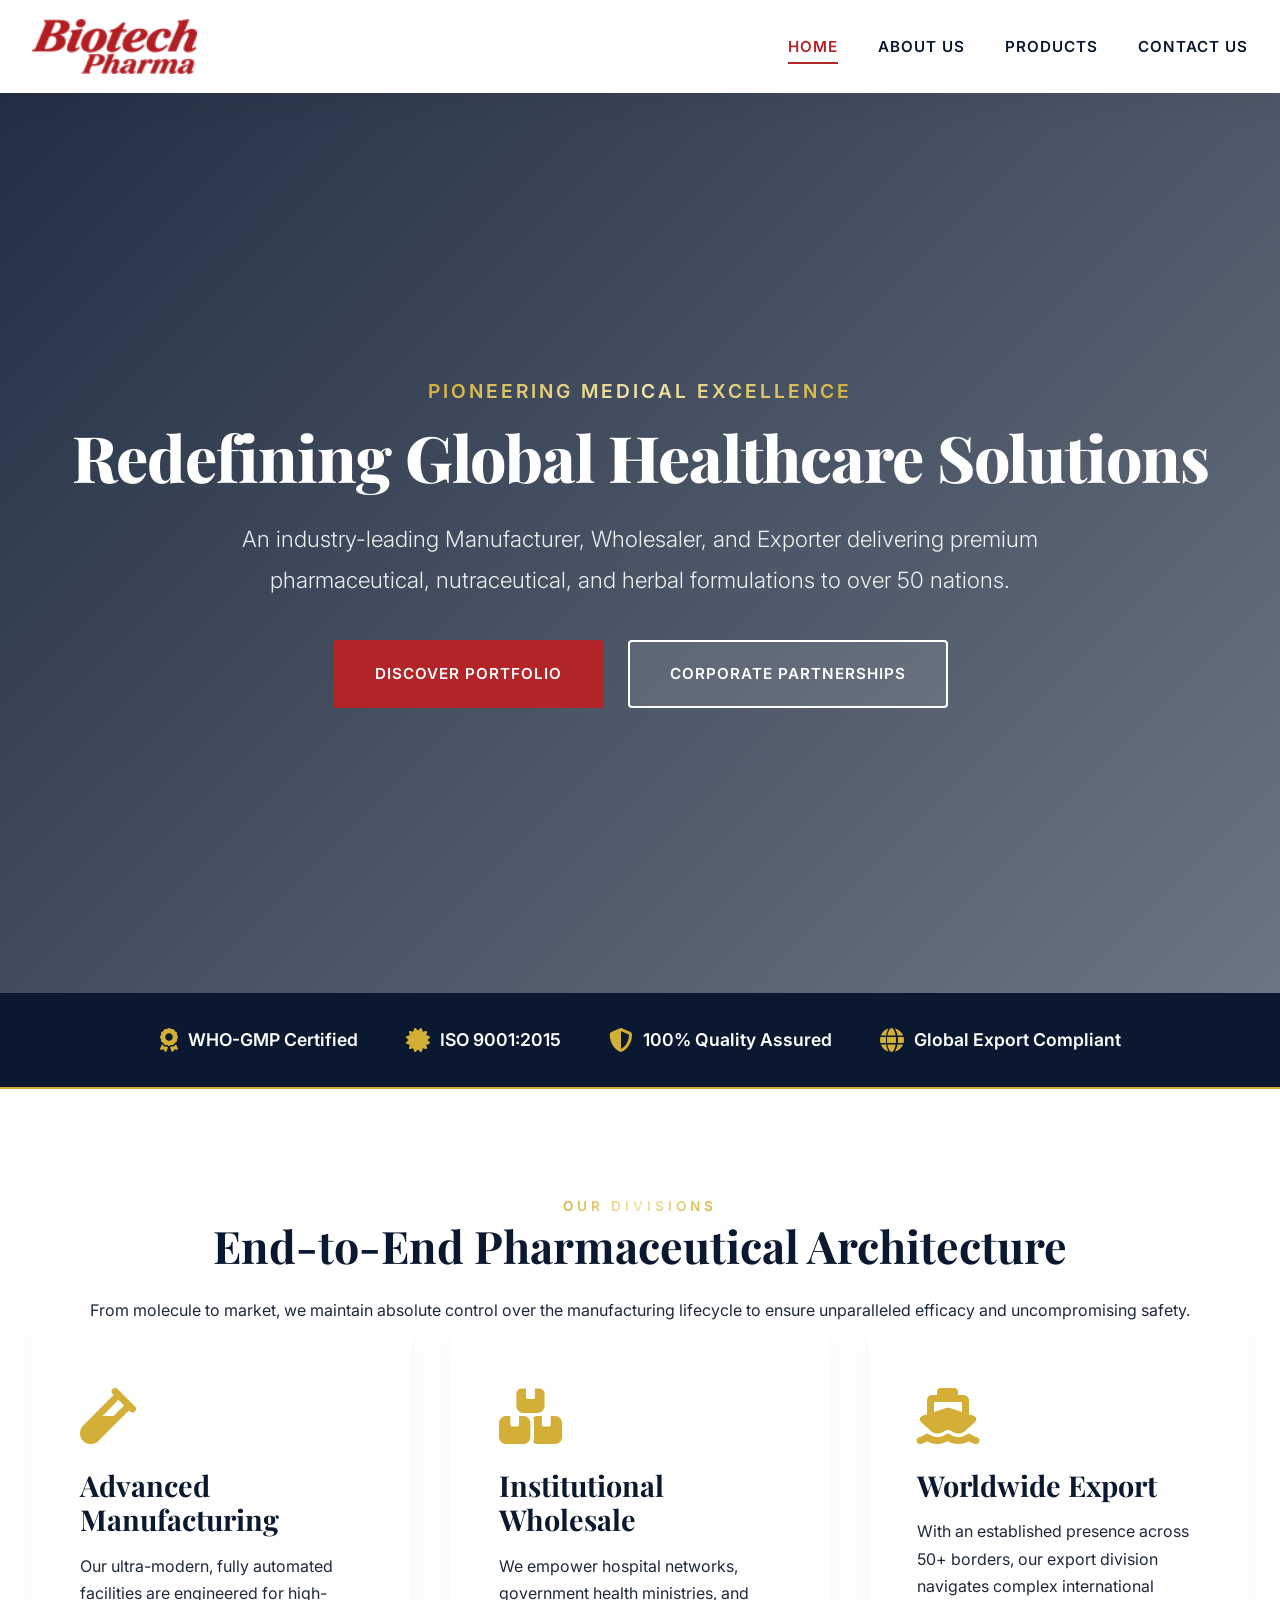
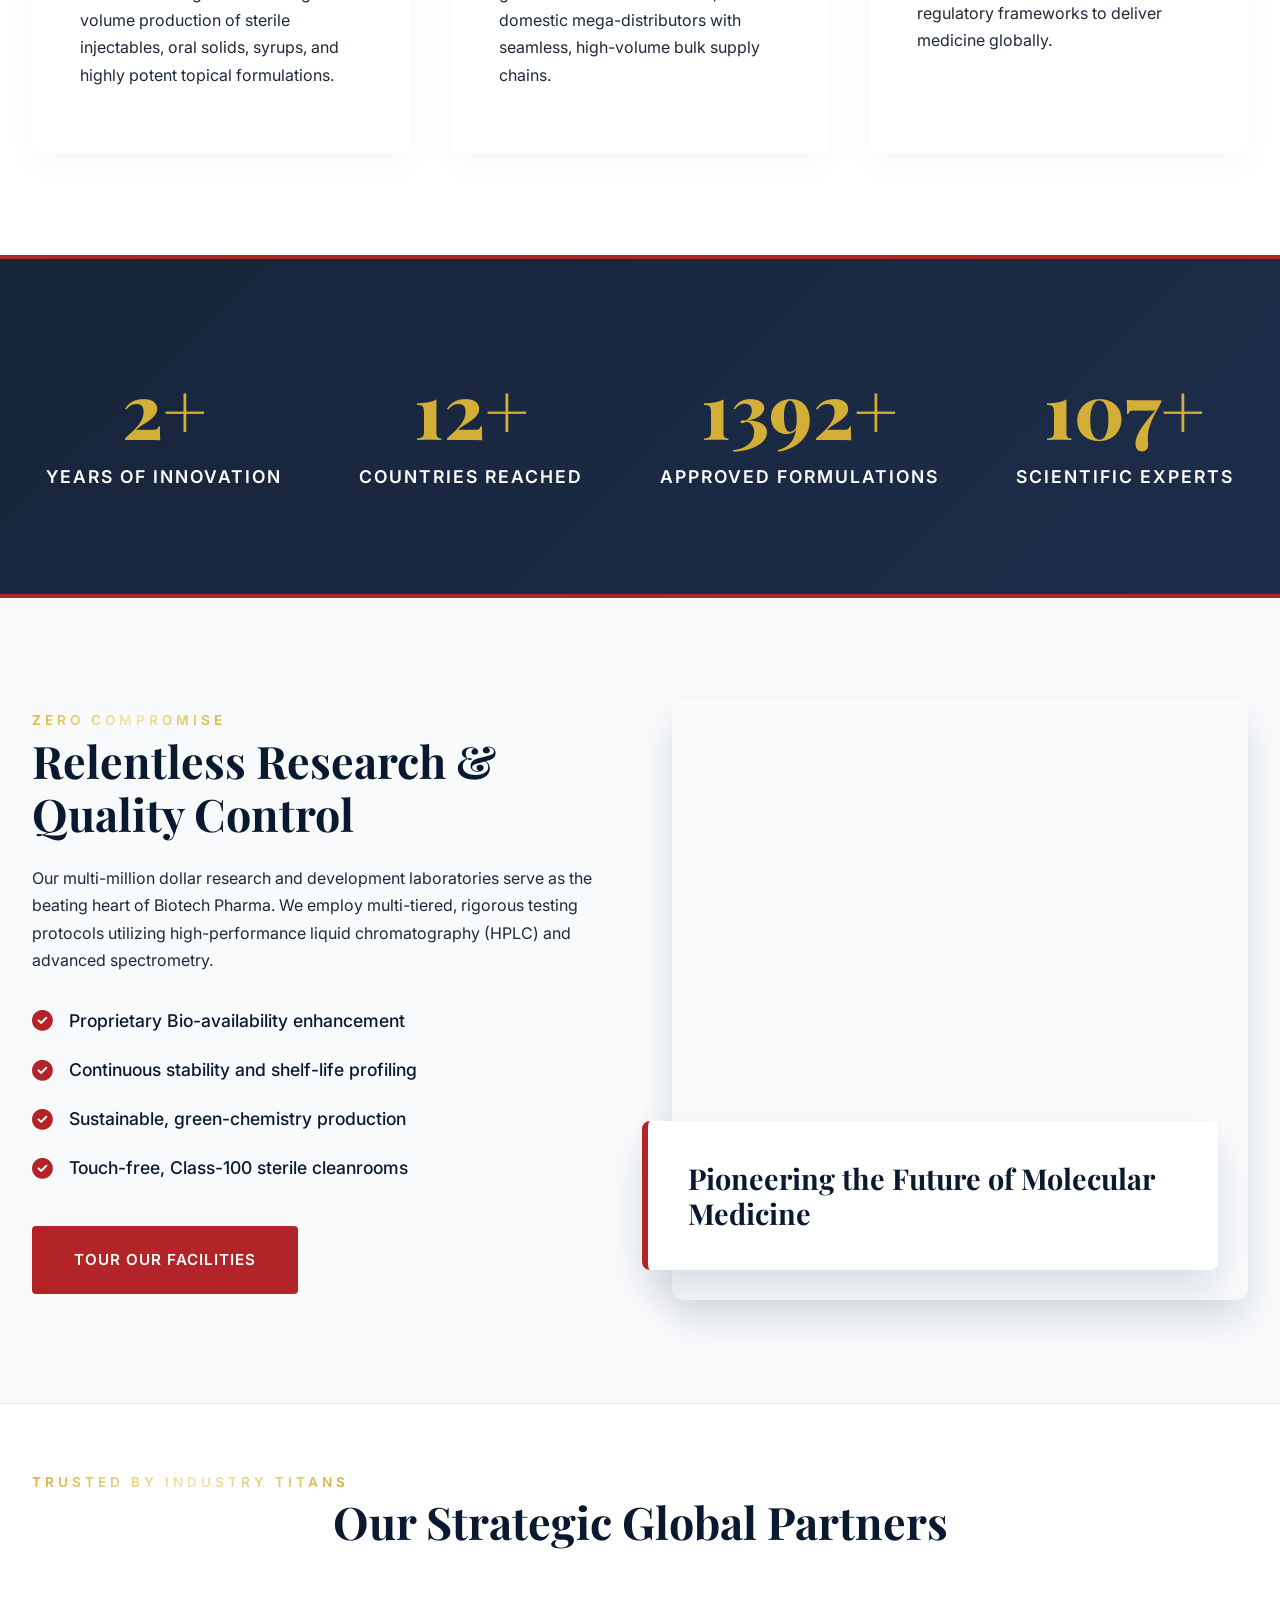
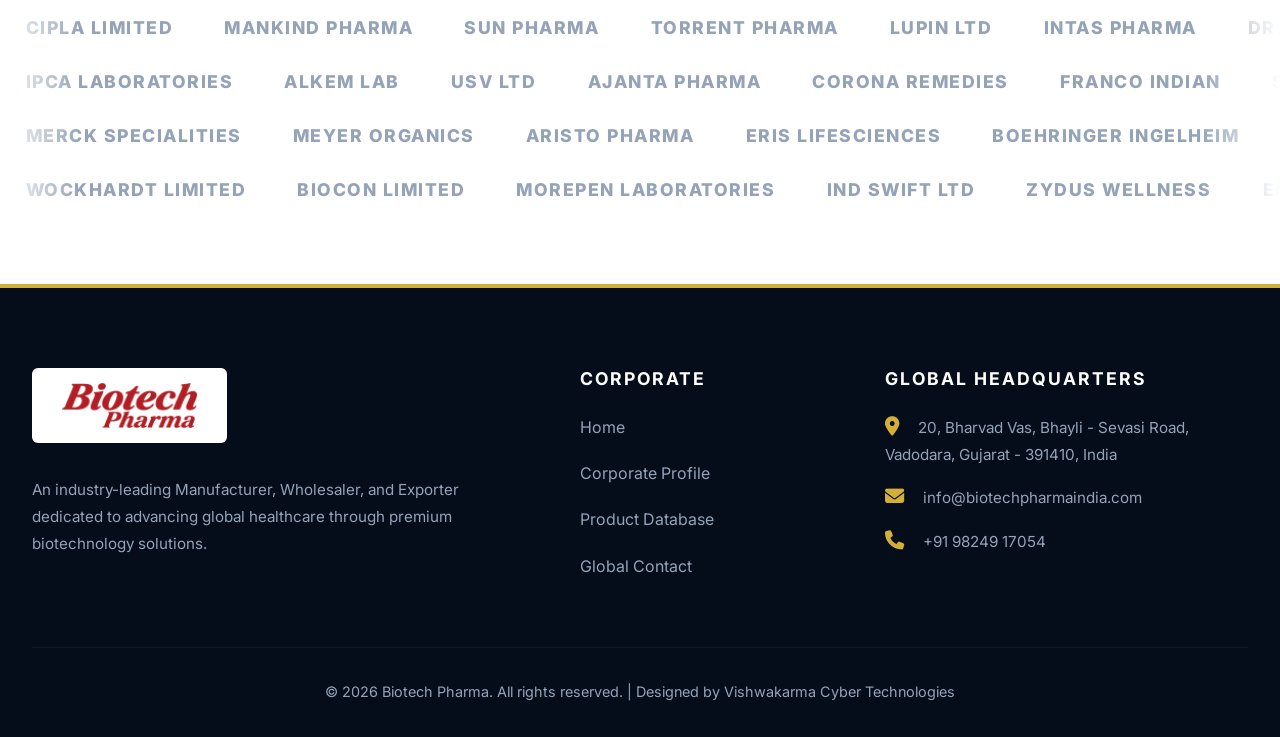
==== index.html @ 739c1b78 "Add files via upload" ====
<!DOCTYPE html>
<html lang="en">
<head>
    <meta charset="UTF-8">
    <meta name="viewport" content="width=device-width, initial-scale=1.0">
    <title>Biotech Pharma | Global Bio-Pharma Leaders</title>
    <link rel="stylesheet" href="style.css">
    <link rel="stylesheet" href="https://cdnjs.cloudflare.com/ajax/libs/font-awesome/6.4.0/css/all.min.css">
</head>
<body>
    <header id="navbar">
        <nav>
            <a href="index.html" class="logo">
                <img src="biotech_logo1.png" alt="Biotech Pharma Logo">
            </a>
            <div class="hamburger" id="mobile-menu-btn">
                <i class="fas fa-bars"></i>
            </div>
            <ul class="nav-links" id="nav-links">
                <li><a href="index.html" class="active">Home</a></li>
                <li><a href="about.html">About Us</a></li>
                <li><a href="products.html">Products</a></li>
                <li><a href="contact.html">Contact Us</a></li>
            </ul>
        </nav>
    </header>
    
    <main>
        <!-- Luxury Hero Section -->
        <section class="hero slide-up">
            <div class="hero-content container text-center">
                <h3 class="sub-title gradient-gold">Pioneering Medical Excellence</h3>
                <h1 class="mega-title">Redefining Global Healthcare Solutions</h1>
                <p class="lead-text">An industry-leading Manufacturer, Wholesaler, and Exporter delivering premium pharmaceutical, nutraceutical, and herbal formulations to over 50 nations.</p>
                <div class="hero-buttons">
                    <a href="products.html" class="btn btn-primary">Discover Portfolio</a>
                    <a href="contact.html" class="btn btn-outline">Corporate Partnerships</a>
                </div>
            </div>
        </section>

        <!-- Certifications Band -->
        <div class="certifications-band">
            <div class="container cert-grid">
                <div class="cert-item"><i class="fas fa-award"></i> WHO-GMP Certified</div>
                <div class="cert-item"><i class="fas fa-certificate"></i> ISO 9001:2015</div>
                <div class="cert-item"><i class="fas fa-shield-alt"></i> 100% Quality Assured</div>
                <div class="cert-item"><i class="fas fa-globe"></i> Global Export Compliant</div>
            </div>
        </div>

        <!-- Enterprise Capabilities -->
        <section class="capabilities section-padding bg-white slide-up">
            <div class="container">
                <div class="text-center section-header">
                    <h4 class="gradient-gold uppercase-track">Our Divisions</h4>
                    <h2 class="section-title">End-to-End Pharmaceutical Architecture</h2>
                    <p class="lead mx-auto">From molecule to market, we maintain absolute control over the manufacturing lifecycle to ensure unparalleled efficacy and uncompromising safety.</p>
                </div>
                <div class="grid-3">
                    <div class="card premium-card">
                        <i class="fas fa-vial card-icon"></i>
                        <h3>Advanced Manufacturing</h3>
                        <p>Our ultra-modern, fully automated facilities are engineered for high-volume production of sterile injectables, oral solids, syrups, and highly potent topical formulations.</p>
                    </div>
                    <div class="card premium-card">
                        <i class="fas fa-boxes-stacked card-icon"></i>
                        <h3>Institutional Wholesale</h3>
                        <p>We empower hospital networks, government health ministries, and domestic mega-distributors with seamless, high-volume bulk supply chains.</p>
                    </div>
                    <div class="card premium-card">
                        <i class="fas fa-ship card-icon"></i>
                        <h3>Worldwide Export</h3>
                        <p>With an established presence across 50+ borders, our export division navigates complex international regulatory frameworks to deliver medicine globally.</p>
                    </div>
                </div>
            </div>
        </section>
        
        <!-- Impact Stats (Parallax & Animated) -->
        <section class="stats-section parallax-section section-padding">
            <div class="container stats-grid">
                <div class="stat-item">
                    <h2 class="stat-number" data-target="8">0+</h2>
                    <p>Years of Innovation</p>
                </div>
                <div class="stat-item">
                    <h2 class="stat-number" data-target="50">0+</h2>
                    <p>Countries Reached</p>
                </div>
                <div class="stat-item">
                    <h2 class="stat-number" data-target="6000">0+</h2>
                    <p>Approved Formulations</p>
                </div>
                <div class="stat-item">
                    <h2 class="stat-number" data-target="460">0+</h2>
                    <p>Scientific Experts</p>
                </div>
            </div>
        </section>

        <!-- R&D and Quality -->
        <section class="quality-assurance section-padding bg-light slide-up">
            <div class="container split-layout">
                <div class="content-left">
                    <h4 class="gradient-gold uppercase-track">Zero Compromise</h4>
                    <h2 class="section-title text-left">Relentless Research & Quality Control</h2>
                    <p>Our multi-million dollar research and development laboratories serve as the beating heart of Biotech Pharma. We employ multi-tiered, rigorous testing protocols utilizing high-performance liquid chromatography (HPLC) and advanced spectrometry.</p>
                    <ul class="feature-list">
                        <li><i class="fas fa-check-circle"></i> Proprietary Bio-availability enhancement</li>
                        <li><i class="fas fa-check-circle"></i> Continuous stability and shelf-life profiling</li>
                        <li><i class="fas fa-check-circle"></i> Sustainable, green-chemistry production</li>
                        <li><i class="fas fa-check-circle"></i> Touch-free, Class-100 sterile cleanrooms</li>
                    </ul>
                    <a href="about.html" class="btn btn-primary mt-3">Tour Our Facilities</a>
                </div>
                <div class="content-right image-placeholder">
                    <div class="glass-overlay">
                        <h3>Pioneering the Future of Molecular Medicine</h3>
                    </div>
                </div>
            </div>
        </section>
        
        <!-- Multi-Row Partner Marquee (Highly visible on mobile) -->
        <section class="associates-section section-padding">
             <div class="container">
                <h4 class="gradient-gold uppercase-track text-center">Trusted By Industry Titans</h4>
                <h2 class="section-title text-center mb-5">Our Strategic Global Partners</h2>
             </div>
             
             <div class="marquee-container">
                <!-- ROW 1: Moves Left -->
                <div class="marquee-row move-left">
                    <div class="track">
                        <span>CIPLA LIMITED</span><span>MANKIND PHARMA</span><span>SUN PHARMA</span><span>TORRENT PHARMA</span><span>LUPIN LTD</span><span>INTAS PHARMA</span><span>DR.REDDY'S</span><span>ABBOTT</span><span>RANBAXY</span><span>MACLEODS</span>
                        <!-- Duplicate for infinite loop -->
                        <span>CIPLA LIMITED</span><span>MANKIND PHARMA</span><span>SUN PHARMA</span><span>TORRENT PHARMA</span><span>LUPIN LTD</span><span>INTAS PHARMA</span><span>DR.REDDY'S</span><span>ABBOTT</span><span>RANBAXY</span><span>MACLEODS</span>
                    </div>
                </div>
                
                <!-- ROW 2: Moves Right -->
                <div class="marquee-row move-right">
                    <div class="track">
                        <span>IPCA LABORATORIES</span><span>ALKEM LAB</span><span>USV LTD</span><span>AJANTA PHARMA</span><span>CORONA REMEDIES</span><span>FRANCO INDIAN</span><span>SANOFI INDIA</span><span>UNIQUE</span><span>FDC LIMITED</span><span>HIMALAYA DRUG</span>
                        <!-- Duplicate for infinite loop -->
                        <span>IPCA LABORATORIES</span><span>ALKEM LAB</span><span>USV LTD</span><span>AJANTA PHARMA</span><span>CORONA REMEDIES</span><span>FRANCO INDIAN</span><span>SANOFI INDIA</span><span>UNIQUE</span><span>FDC LIMITED</span><span>HIMALAYA DRUG</span>
                    </div>
                </div>

                <!-- ROW 3: Moves Left -->
                <div class="marquee-row move-left" style="animation-duration: 45s;">
                    <div class="track">
                        <span>MERCK SPECIALITIES</span><span>MEYER ORGANICS</span><span>ARISTO PHARMA</span><span>ERIS LIFESCIENCES</span><span>BOEHRINGER INGELHEIM</span><span>RAPTAKOS BRETT</span><span>ASTRAZENECA</span><span>BLUECROSS LABS</span><span>APRICA PHARMA</span><span>NOVARTIS INDIA</span>
                        <!-- Duplicate for infinite loop -->
                        <span>MERCK SPECIALITIES</span><span>MEYER ORGANICS</span><span>ARISTO PHARMA</span><span>ERIS LIFESCIENCES</span><span>BOEHRINGER INGELHEIM</span><span>RAPTAKOS BRETT</span><span>ASTRAZENECA</span><span>BLUECROSS LABS</span><span>APRICA PHARMA</span><span>NOVARTIS INDIA</span>
                    </div>
                </div>

                <!-- ROW 4: Moves Right -->
                <div class="marquee-row move-right" style="animation-duration: 50s;">
                    <div class="track">
                        <span>WOCKHARDT LIMITED</span><span>BIOCON LIMITED</span><span>MOREPEN LABORATORIES</span><span>IND SWIFT LTD</span><span>ZYDUS WELLNESS</span><span>EMCURE PHARMA</span><span>HETERO HEALTHCARE</span><span>NATCO PHARMA</span><span>JOHNSON & JOHNSON</span><span>COLGATE PALMOLIVE</span>
                        <!-- Duplicate for infinite loop -->
                        <span>WOCKHARDT LIMITED</span><span>BIOCON LIMITED</span><span>MOREPEN LABORATORIES</span><span>IND SWIFT LTD</span><span>ZYDUS WELLNESS</span><span>EMCURE PHARMA</span><span>HETERO HEALTHCARE</span><span>NATCO PHARMA</span><span>JOHNSON & JOHNSON</span><span>COLGATE PALMOLIVE</span>
                    </div>
                </div>
             </div>
        </section>
    </main>

    <footer class="footer">
        <div class="footer-container">
            <div class="footer-section brand-section">
                <div class="footer-logo-wrapper">
                    <img src="biotech_logo1.png" alt="Biotech Pharma Logo" class="footer-logo-img">
                </div>
                <p>An industry-leading Manufacturer, Wholesaler, and Exporter dedicated to advancing global healthcare through premium biotechnology solutions.</p>
            </div>
            <div class="footer-section links">
                <h4>Corporate</h4>
                <ul>
                    <li><a href="index.html">Home</a></li>
                    <li><a href="about.html">Corporate Profile</a></li>
                    <li><a href="products.html">Product Database</a></li>
                    <li><a href="contact.html">Global Contact</a></li>
                </ul>
            </div>
            <div class="footer-section contact">
                <h4>Global Headquarters</h4>
                <p><i class="fas fa-map-marker-alt"></i> 20, Bharvad Vas, Bhayli - Sevasi Road,<br>Vadodara, Gujarat - 391410, India</p>
                <p><i class="fas fa-envelope"></i> info@biotechpharmaindia.com</p>
                <p><i class="fas fa-phone"></i> +91 98249 17054</p>
            </div>
        </div>
        <div class="footer-bottom">
            <p>&copy; 2026 Biotech Pharma. All rights reserved. | Designed by Vishwakarma Cyber Technologies</p>
        </div>
    </footer>
    
    <script async src='https://d2mpatx37cqexb.cloudfront.net/delightchat-whatsapp-widget/embeds/embed.min.js'></script>
    <script>
        var wa_btnSetting = {"btnColor":"#16BE45","ctaText":"WhatsApp Us","cornerRadius":40,"marginBottom":20,"marginLeft":20,"marginRight":20,"btnPosition":"right","whatsAppNumber":"919824917054","welcomeMessage":"Welcome To Biotech Pharma,\nHow can we assist with your wholesale or export inquiry?","zIndex":999999,"btnColorScheme":"dark"};
        window.onload = () => { _waEmbed(wa_btnSetting); };
    </script>
    <script src="script.js"></script>
</body>
</html>
---- style.css ----
@import url('https://fonts.googleapis.com/css2?family=Inter:wght@300;400;500;600;700&family=Playfair+Display:ital,wght@0,600;0,700;0,800;1,600&display=swap');

:root {
    /* Ultra-Premium Corporate Palette */
    --primary-red: #B32428;
    --primary-red-hover: #8e1c1f;
    --deep-navy: #0A192F;
    --navy-light: #112240;
    --premium-gold: #D4AF37;
    --premium-gold-dark: #aa8929;
    --text-dark: #1e293b;
    --text-light: #64748b;
    --bg-white: #FFFFFF;
    --bg-gray: #f8fafc;
    --border-color: #e2e8f0;
    --transition-speed: 0.4s;
    --shadow-soft: 0 10px 30px rgba(0,0,0,0.04);
    --shadow-strong: 0 20px 40px rgba(10, 25, 47, 0.12);
}

* { margin: 0; padding: 0; box-sizing: border-box; font-family: 'Inter', sans-serif; }

body { background-color: var(--bg-white); color: var(--text-dark); line-height: 1.7; display: flex; flex-direction: column; min-height: 100vh; overflow-x: hidden; }

/* --- LUXURY TYPOGRAPHY --- */
h1, h2, h3, h4, .serif { font-family: 'Playfair Display', serif; color: var(--deep-navy); line-height: 1.2; }
.mega-title { font-size: clamp(2.5rem, 5vw, 5.5rem); font-weight: 800; letter-spacing: -1px; margin-bottom: 1.5rem; }
.section-title { font-size: clamp(2rem, 3.5vw, 3rem); font-weight: 700; margin-bottom: 1.5rem; }
.sub-title { font-family: 'Inter', sans-serif; font-size: clamp(0.9rem, 2vw, 1.2rem); font-weight: 600; letter-spacing: 3px; text-transform: uppercase; margin-bottom: 1rem; }
.lead-text { font-size: clamp(1.1rem, 2vw, 1.4rem); font-weight: 300; opacity: 0.9; margin-bottom: 2.5rem; max-width: 800px; margin-left: auto; margin-right: auto; line-height: 1.8; }
.uppercase-track { font-family: 'Inter', sans-serif; text-transform: uppercase; letter-spacing: 4px; font-size: clamp(0.7rem, 1.5vw, 0.85rem); font-weight: 600; }

.gradient-gold { background: linear-gradient(135deg, #D4AF37 0%, #F3E5AB 50%, #D4AF37 100%); -webkit-background-clip: text; -webkit-text-fill-color: transparent; display: inline-block; }
.icon-gradient { background: linear-gradient(135deg, #D4AF37 0%, #aa8929 100%); -webkit-background-clip: text; -webkit-text-fill-color: transparent; }

/* Helpers */
.text-center { text-align: center; } .text-left { text-align: left; }
.text-white { color: #ffffff !important; } .text-gray { color: #cbd5e1 !important; }
.text-sm { font-size: 0.95rem; color: var(--text-light); }
.mb-1 { margin-bottom: 0.5rem; } .mb-2 { margin-bottom: 1rem; } .mb-3 { margin-bottom: 1.5rem; } .mb-4 { margin-bottom: 2rem; } .mb-5 { margin-bottom: 3rem; }
.mt-3 { margin-top: 1.5rem; } .mt-5 { margin-top: 3rem; }
.w-100 { width: 100%; } .mx-auto { margin-left: auto; margin-right: auto; } .max-800 { max-width: 800px; }

/* --- SUPER RESPONSIVE NAVIGATION --- */
header { background-color: rgba(255, 255, 255, 0.95); backdrop-filter: blur(15px); box-shadow: var(--shadow-soft); position: sticky; top: 0; z-index: 1000; transition: all var(--transition-speed); }
header.scrolled { padding: 0.5rem 0; box-shadow: var(--shadow-strong); }
nav { max-width: 1400px; margin: 0 auto; padding: 1.2rem 2rem; display: flex; justify-content: space-between; align-items: center; }
.logo img { height: clamp(40px, 5vw, 55px); width: auto; display: block; transition: height var(--transition-speed); }
header.scrolled .logo img { height: 45px; }

.hamburger { display: none; font-size: 1.8rem; color: var(--deep-navy); cursor: pointer; z-index: 1001; }

.nav-links { list-style: none; display: flex; gap: 2.5rem; }
.nav-links li a { text-decoration: none; color: var(--deep-navy); font-family: 'Inter', sans-serif; font-weight: 600; font-size: 0.95rem; text-transform: uppercase; letter-spacing: 1px; transition: color var(--transition-speed); position: relative; padding: 0.5rem 0; }
.nav-links li a::after { content: ''; position: absolute; width: 0; height: 2px; bottom: 0; left: 0; background-color: var(--primary-red); transition: width var(--transition-speed); }
.nav-links li a:hover::after, .nav-links li a.active::after { width: 100%; }
.nav-links li a:hover, .nav-links li a.active { color: var(--primary-red); }

@media (max-width: 992px) {
    .hamburger { display: block; }
    .nav-links { position: fixed; top: 0; right: -100%; width: 100%; max-width: 400px; height: 100vh; background-color: rgba(10, 25, 47, 0.98); backdrop-filter: blur(20px); flex-direction: column; justify-content: center; align-items: center; gap: 3rem; transition: right 0.5s cubic-bezier(0.77, 0, 0.175, 1); z-index: 1000; box-shadow: -10px 0 30px rgba(0,0,0,0.5); }
    .nav-links.active-menu { right: 0; }
    .nav-links li a { color: white; font-size: 1.5rem; }
    .hamburger.active-menu i::before { content: "\f00d"; color: white; }
}

/* --- LAYOUTS --- */
.container { max-width: 1300px; margin: 0 auto; padding: 0 2rem; }
.section-padding { padding: clamp(4rem, 8vw, 8rem) 0; }
.grid-2 { display: grid; grid-template-columns: 1fr 1fr; gap: clamp(2rem, 5vw, 4rem); }
.grid-3 { display: grid; grid-template-columns: repeat(auto-fit, minmax(320px, 1fr)); gap: 2.5rem; }
.bg-light { background-color: var(--bg-gray); } .bg-white { background-color: var(--bg-white); }
.dark-bg { background-color: var(--deep-navy); color: white; } .red-bg { background-color: var(--primary-red); color: white; }

/* --- BUTTONS --- */
.btn { display: inline-block; padding: 1.2rem 2.5rem; border-radius: 4px; text-decoration: none; font-family: 'Inter', sans-serif; font-weight: 600; letter-spacing: 1px; text-transform: uppercase; font-size: 0.95rem; border: 2px solid transparent; cursor: pointer; transition: all var(--transition-speed); text-align: center; }
.btn-primary { background-color: var(--primary-red); color: white; }
.btn-primary:hover { background-color: var(--primary-red-hover); transform: translateY(-3px); box-shadow: 0 15px 25px rgba(179, 36, 40, 0.3); }
.btn-outline { background-color: rgba(255,255,255,0.1); border-color: white; color: white; backdrop-filter: blur(5px); }
.btn-outline:hover { background-color: white; color: var(--deep-navy); transform: translateY(-3px); }
.btn-outline-white { background-color: transparent; border-color: var(--bg-white); color: var(--bg-white); }
.btn-outline-white:hover { background-color: var(--bg-white); color: var(--primary-red); }

/* --- HERO & PARALLAX --- */
.hero, .page-header { position: relative; background-attachment: fixed; background-size: cover; background-position: center; background-repeat: no-repeat; color: white; display: flex; align-items: center; justify-content: center; }

/* LIVE IMAGES RESTORED HERE */
.hero { height: 100vh; min-height: 600px; background-image: linear-gradient(135deg, rgba(10, 25, 47, 0.9) 0%, rgba(10, 25, 47, 0.6) 100%), url('https://images.unsplash.com/photo-1532187863486-abf9dbad1b69?ixlib=rb-4.0.3&auto=format&fit=crop&w=1920&q=80'); }
.page-header { background-color: var(--deep-navy); padding: 10rem 2rem; min-height: 450px; background-image: linear-gradient(rgba(10, 25, 47, 0.85), rgba(10, 25, 47, 0.85)), url('https://images.unsplash.com/photo-1587854692152-cbe668df9731?ixlib=rb-4.0.3&auto=format&fit=crop&w=1920&q=80'); }

.hero h1, .page-header h1 { color: white; }
.hero-buttons { display: flex; gap: 1.5rem; justify-content: center; margin-top: 2rem; flex-wrap: wrap; }

/* --- CERTIFICATIONS BAND --- */
.certifications-band { background-color: var(--deep-navy); padding: 2rem 0; border-bottom: 2px solid var(--premium-gold); }
.cert-grid { display: flex; justify-content: center; align-items: center; flex-wrap: wrap; gap: 3rem; text-align: center; }
.cert-item { color: white; font-family: 'Inter', sans-serif; font-weight: 600; font-size: clamp(0.9rem, 1.5vw, 1.1rem); display: flex; align-items: center; gap: 10px; }
.cert-item i { color: var(--premium-gold); font-size: 1.5rem; }

/* --- CARDS & FEATURES --- */
.premium-shadow { box-shadow: var(--shadow-strong); }
.premium-card { background: var(--bg-white); padding: clamp(2rem, 5vw, 4rem) clamp(1.5rem, 4vw, 3rem); border-radius: 8px; box-shadow: var(--shadow-soft); transition: transform var(--transition-speed), box-shadow var(--transition-speed); position: relative; overflow: hidden; z-index: 1; }
.premium-card::before { content: ''; position: absolute; top: 0; left: 0; width: 100%; height: 4px; background: linear-gradient(to right, var(--primary-red), var(--premium-gold)); transform: scaleX(0); transform-origin: left; transition: transform 0.6s cubic-bezier(0.19, 1, 0.22, 1); z-index: -1; }
.premium-card:hover::before { transform: scaleX(1); }
.premium-card:hover { transform: translateY(-10px); box-shadow: var(--shadow-strong); }
.card-icon { font-size: 3.5rem; color: var(--premium-gold); margin-bottom: 1.5rem; display: inline-block;}
.premium-card h3 { margin-bottom: 1rem; font-size: clamp(1.5rem, 3vw, 1.8rem); }

.mission-vision-card { padding: clamp(2.5rem, 6vw, 5rem) clamp(1.5rem, 5vw, 4rem); border-radius: 12px; }
.mission-vision-card h2 { font-size: clamp(1.8rem, 4vw, 2.5rem); }
.mission-vision-card p { font-size: clamp(0.95rem, 2vw, 1.05rem); line-height: 1.6; }

/* --- TIMELINE --- */
.timeline { position: relative; max-width: 1000px; margin: 4rem auto 0; padding-left: 2rem; }
.timeline::before { content: ''; position: absolute; left: 0; top: 0; width: 4px; height: 100%; background: var(--border-color); border-radius: 2px; }
.timeline-item { position: relative; margin-bottom: 3rem; padding-left: 3rem; }
.timeline-item::before { content: ''; position: absolute; left: -8px; top: 5px; width: 20px; height: 20px; background: var(--premium-gold); border-radius: 50%; box-shadow: 0 0 0 5px rgba(212, 175, 55, 0.2); }
.timeline-year { font-family: 'Playfair Display', serif; font-size: 2rem; font-weight: 700; color: var(--deep-navy); margin-bottom: 0.5rem; }
.timeline-content h3 { font-family: 'Inter', sans-serif; font-size: 1.2rem; color: var(--primary-red); margin-bottom: 0.5rem; }

/* --- STATS SECTION --- */
/* LIVE IMAGE RESTORED HERE */
.stats-section { background: linear-gradient(135deg, rgba(10, 25, 47, 0.95), rgba(17, 34, 64, 0.95)), url('https://images.unsplash.com/photo-1581091226825-a6a2a5aee158?ixlib=rb-4.0.3&auto=format&fit=crop&w=1920&q=80') center/cover fixed; color: white; border-top: 4px solid var(--primary-red); border-bottom: 4px solid var(--primary-red); }
.stats-grid { display: flex; justify-content: space-around; flex-wrap: wrap; text-align: center; gap: 3rem; }
.stat-item h2 { font-size: clamp(3rem, 6vw, 5rem); color: var(--premium-gold); margin-bottom: 0.5rem; font-weight: 800; display: inline-block;}
.stat-item p { font-family: 'Inter', sans-serif; font-size: 1.1rem; font-weight: 600; text-transform: uppercase; letter-spacing: 2px; }

/* --- SPLIT LAYOUT --- */
.split-layout { display: grid; grid-template-columns: 1fr 1fr; gap: 4rem; align-items: center; }
.feature-list { list-style: none; margin-top: 2rem; }
.feature-list li { margin-bottom: 1.2rem; font-family: 'Inter', sans-serif; font-size: 1.1rem; font-weight: 500; color: var(--deep-navy); display: flex; align-items: center; }
.feature-list i { color: var(--primary-red); font-size: 1.3rem; margin-right: 1rem; }

/* LIVE IMAGE RESTORED HERE */
.image-placeholder { height: 600px; background: url('https://images.unsplash.com/photo-1579684385127-1ef15d508118?ixlib=rb-4.0.3&auto=format&fit=crop&w=800&q=80') center/cover; border-radius: 12px; position: relative; box-shadow: var(--shadow-strong); }
.glass-overlay { position: absolute; bottom: 30px; left: -30px; right: 30px; background: rgba(255, 255, 255, 0.95); backdrop-filter: blur(15px); padding: 2.5rem; border-radius: 8px; border-left: 6px solid var(--primary-red); box-shadow: var(--shadow-strong); }
.glass-overlay h3 { font-size: clamp(1.5rem, 3vw, 1.8rem); margin: 0;}

/* --- MULTI-ROW MARQUEE --- */
.associates-section { background: var(--bg-white); border-top: 1px solid var(--border-color); overflow: hidden; padding: 4rem 0; }
.marquee-container { position: relative; width: 100%; display: flex; flex-direction: column; gap: clamp(0.8rem, 2vw, 1.5rem); padding: 1rem 0;}
.marquee-container::before, .marquee-container::after { position: absolute; top: 0; width: 80px; height: 100%; content: ""; z-index: 2; pointer-events: none;}
.marquee-container::before { left: 0; background: linear-gradient(to right, var(--bg-white) 0%, transparent 100%); }
.marquee-container::after { right: 0; background: linear-gradient(to left, var(--bg-white) 0%, transparent 100%); }
.marquee-row { display: flex; width: max-content; }
.track { display: flex; gap: 0; white-space: nowrap; }
.marquee-row.move-left .track { animation: scrollLeft 40s linear infinite; }
.marquee-row.move-right .track { animation: scrollRight 40s linear infinite; }
.marquee-row span { font-family: 'Inter', sans-serif; font-size: clamp(0.75rem, 1.5vw, 1.1rem); font-weight: 800; color: #94a3b8; padding: 0 clamp(1rem, 2vw, 3rem); text-transform: uppercase; letter-spacing: 1.5px; display: inline-block; }
@keyframes scrollLeft { 0% { transform: translateX(0); } 100% { transform: translateX(-50%); } }
@keyframes scrollRight { 0% { transform: translateX(-50%); } 100% { transform: translateX(0); } }

/* --- TEAM GRID --- */
.team-grid { display: grid; grid-template-columns: repeat(auto-fit, minmax(280px, 1fr)); gap: 3rem; }
.team-card { background: var(--bg-white); padding: 4rem 2rem; border-radius: 8px; border: 1px solid var(--border-color); text-align: center; transition: transform var(--transition-speed); }
.team-card:hover { transform: translateY(-10px); box-shadow: var(--shadow-strong); border-color: transparent; }
.team-avatar { width: 100px; height: 100px; background: var(--bg-gray); border-radius: 50%; display: flex; align-items: center; justify-content: center; margin: 0 auto 1.5rem auto; font-size: 2.5rem; color: var(--primary-red); border: 3px solid var(--border-color); }
.team-card h3 { color: var(--deep-navy); margin-bottom: 0.2rem; font-size: 1.8rem;}
.team-card .role { font-family: 'Inter', sans-serif; color: var(--premium-gold-dark); font-weight: 700; margin-bottom: 1.5rem; text-transform: uppercase; font-size: 0.85rem; letter-spacing: 1.5px;}

/* --- PRODUCTS PORTAL --- */
.wholesale-banner { background: linear-gradient(135deg, var(--deep-navy), var(--navy-light)); color: white; padding: clamp(2rem, 4vw, 3rem) clamp(2rem, 5vw, 4rem); border-radius: 12px; display: flex; justify-content: space-between; align-items: center; border-left: 6px solid var(--premium-gold); }
.wholesale-banner h3 { color: white; font-family: 'Inter', sans-serif; margin-bottom: 0.5rem; text-transform: uppercase; letter-spacing: 1px; font-size: clamp(1.1rem, 2vw, 1.5rem);}
.wholesale-banner p { font-family: 'Inter', sans-serif; font-size: clamp(0.95rem, 1.5vw, 1.1rem); opacity: 0.9; margin: 0; }
.products-layout { display: grid; grid-template-columns: 280px 1fr; gap: 3rem; align-items: start;}
.products-sidebar { background: var(--bg-white); padding: 2rem; border-radius: 12px; border: 1px solid var(--border-color); align-self: start; position: sticky; top: 120px; }
.products-sidebar h3 { font-family: 'Inter', sans-serif; margin-bottom: 1.5rem; color: var(--deep-navy); padding-bottom: 1rem; border-bottom: 2px solid var(--border-color); text-transform: uppercase; letter-spacing: 1px; font-size: 1.1rem;}
.cat-list { list-style: none; }
.cat-list li { margin-bottom: 0.5rem; }
.cat-list a { text-decoration: none; color: var(--text-light); font-weight: 500; font-family: 'Inter', sans-serif; display: flex; align-items: center; gap: 10px; padding: 1rem; border-radius: 6px; transition: all 0.2s; }
.cat-list a:hover, .cat-list a.active { background-color: var(--deep-navy); color: white; transform: translateX(5px); }
.cat-list a i { color: var(--premium-gold); width: 20px;}
.search-bar { position: relative; margin-bottom: 2.5rem; width: 100%;}
.search-icon { position: absolute; left: 1.5rem; top: 50%; transform: translateY(-50%); color: var(--text-light); font-size: 1.2rem;}
.search-bar input { width: 100%; padding: 1.2rem 1.2rem 1.2rem 4rem; border: 2px solid var(--border-color); box-shadow: var(--shadow-soft); border-radius: 12px; font-size: 1rem; font-family: 'Inter', sans-serif; transition: border-color 0.3s; }
.search-bar input:focus { outline: none; border-color: var(--primary-red); }

/* GLOBAL TABLE STYLES */
.products-content { width: 100%; overflow: hidden; }
.table-responsive { width: 100%; overflow-x: auto; border-radius: 12px; border: 1px solid var(--border-color); background: var(--bg-white); box-shadow: var(--shadow-strong); }
.products-table { width: 100%; border-collapse: collapse; min-width: 800px; }
.products-table th, .products-table td { padding: 1.5rem 2rem; text-align: left; border-bottom: 1px solid var(--border-color); font-family: 'Inter', sans-serif;}
.products-table th { background-color: var(--deep-navy); color: white; font-weight: 600; text-transform: uppercase; letter-spacing: 1px; font-size: 0.95rem; }
.products-table tr:last-child td { border-bottom: none; }
.products-table tr:nth-child(even) { background-color: #f8fafc; }
.products-table tr:hover { background-color: #f1f5f9; }

/* --- CONTACT PAGE --- */
.contact-grid { display: grid; grid-template-columns: 1fr 1.5fr; gap: clamp(2rem, 4vw, 4rem); }
.contact-info { padding: clamp(2.5rem, 5vw, 4rem); border-radius: 12px; }
.contact-info h2 { font-size: clamp(2rem, 4vw, 3rem); }
.contact-detail-row { display: flex; gap: 1.5rem; margin-bottom: 2.5rem; }
.contact-detail-row i { font-size: 1.8rem; color: var(--premium-gold); margin-top: 5px; }
.contact-detail-row p { font-family: 'Inter', sans-serif; font-size: 1.1rem; }
.hover-gold:hover { color: var(--premium-gold) !important; }

.form-card { background: var(--bg-white); padding: clamp(2.5rem, 5vw, 4rem); border-radius: 12px; border: 1px solid var(--border-color); }
.form-card h3 { font-size: clamp(1.8rem, 4vw, 2.5rem); }
.input-group { margin-bottom: 1.5rem; }
.input-group input, .input-group textarea, .input-group select { width: 100%; padding: 1.2rem 1.5rem; border: 1px solid var(--border-color); font-family: 'Inter', sans-serif; border-radius: 6px; font-size: 1rem; background-color: var(--bg-gray); transition: all 0.3s; }
.input-group input:focus, .input-group textarea:focus, .input-group select:focus { outline: none; border-color: var(--deep-navy); background-color: var(--bg-white); box-shadow: 0 0 0 4px rgba(10, 25, 47, 0.1); }
.input-group textarea { resize: vertical; min-height: 200px; }
.map-container { border-radius: 12px; overflow: hidden; }

/* --- PREMIUM FOOTER --- */
.footer { background-color: #050d1a; color: #94a3b8; padding: 5rem 2rem 2rem 2rem; margin-top: auto; border-top: 4px solid var(--premium-gold);}
.footer-container { max-width: 1400px; margin: 0 auto; display: grid; grid-template-columns: 2fr 1fr 1.5fr; gap: 4rem; margin-bottom: 3rem; }
.footer-section h4 { font-family: 'Inter', sans-serif; color: white; margin-bottom: 1.5rem; font-size: 1.1rem; letter-spacing: 2px; text-transform: uppercase; }
.footer-section p { font-family: 'Inter', sans-serif; font-size: 0.95rem; line-height: 1.8; margin-bottom: 1rem; }
.footer-section a { font-family: 'Inter', sans-serif; color: #94a3b8; text-decoration: none; transition: color 0.3s; }
.footer-section a:hover { color: var(--premium-gold); }
.footer-logo-wrapper { background: white; padding: 15px 30px; border-radius: 6px; display: inline-block; margin-bottom: 1.5rem; }
.footer-logo-img { height: 45px; width: auto; display: block; }
.footer-section ul { list-style: none; }
.footer-section ul li { margin-bottom: 1.2rem; }
.contact i { margin-right: 15px; color: var(--premium-gold); font-size: 1.2rem; }
.footer-bottom { text-align: center; padding-top: 2rem; border-top: 1px solid rgba(255,255,255,0.05); font-family: 'Inter', sans-serif; font-size: 0.9rem; }

/* --- ANIMATIONS --- */
.slide-up { opacity: 0; transform: translateY(40px); transition: opacity 0.8s cubic-bezier(0.16, 1, 0.3, 1), transform 0.8s cubic-bezier(0.16, 1, 0.3, 1); }
.slide-up.visible { opacity: 1; transform: translateY(0); }

/* =========================================================================
   RESPONSIVE GRID STACKING & MOBILE FIXES
   ========================================================================= */

@media (max-width: 1100px) {
    .split-layout, .grid-2 { grid-template-columns: 1fr !important; gap: 3rem; } 
    .image-placeholder { height: 400px; margin-top: 2rem;}
    .glass-overlay { left: 20px; bottom: 20px; }
}

@media (max-width: 992px) {
    .hero, .page-header, .stats-section { background-attachment: scroll !important; }
    .grid-3, .contact-grid, .footer-container, .products-layout { 
        grid-template-columns: 1fr !important; 
        gap: 2rem !important; 
    }
    .products-sidebar { position: static; margin-bottom: 1rem; }
    .hero { padding: 8rem 2rem; height: auto; min-height: 500px;}
    .wholesale-banner { flex-direction: column; text-align: center; gap: 1.5rem; }
    .cert-grid { gap: 1.5rem; }
}

@media (max-width: 768px) {
    .section-padding { padding: 4rem 0; }
    .mission-vision-card { padding: 2.5rem 1.5rem !important; border-radius: 8px;}
    .mission-vision-card h2 { font-size: 2rem !important; margin-bottom: 1rem; }
    .premium-card, .form-card, .contact-info { padding: 2rem 1.5rem !important; }
    .contact-info h2 { font-size: 2.2rem; }
    .timeline::before { left: 20px; }
    .timeline { padding-left: 0; }
    .timeline-item { padding-left: 50px; }
    .timeline-item::before { left: 12px; }
    .hero-buttons { flex-direction: column; width: 100%; }
    .hero-buttons .btn { width: 100%; }

    /* MOBILE TABLE SWIPE FIX */
    .table-responsive { display: block !important; -webkit-overflow-scrolling: touch; }
    .products-table { min-width: 650px !important; } 
    .products-table th, .products-table td { padding: 1rem 1.2rem; }
}
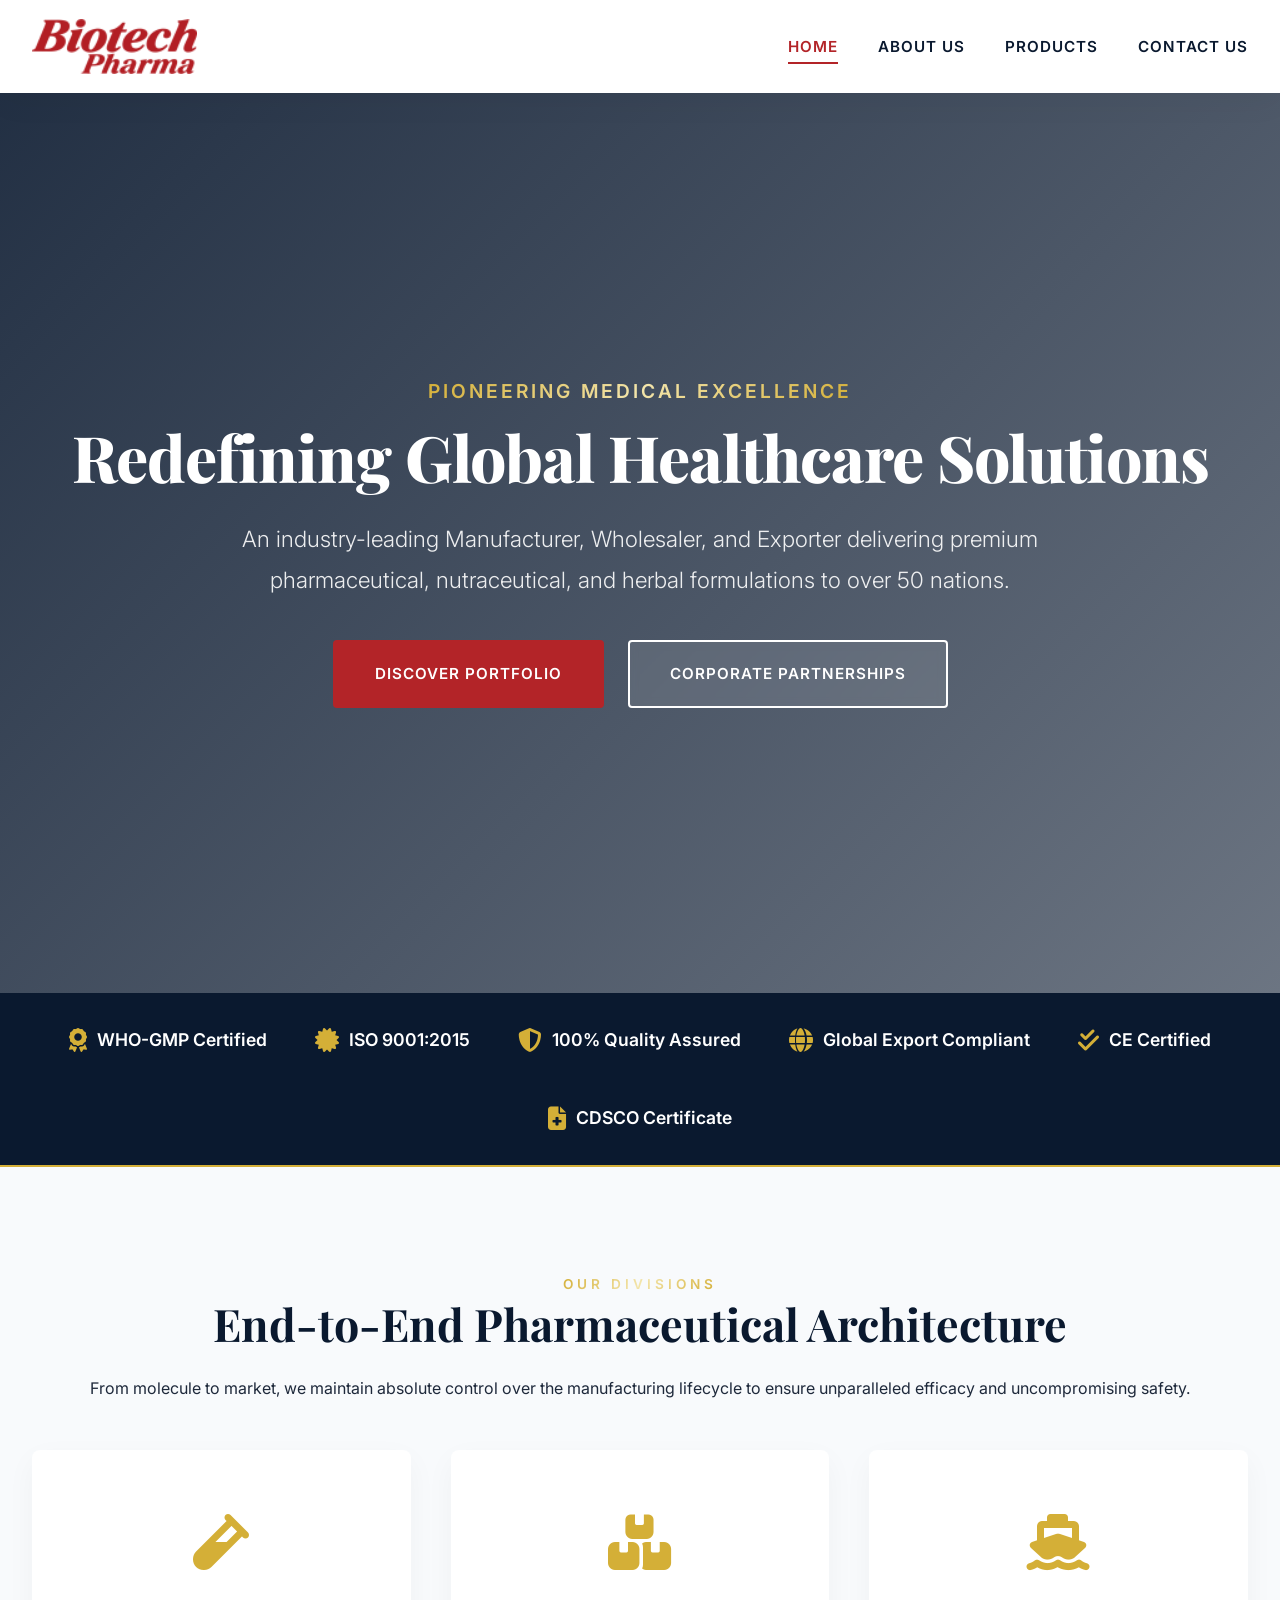
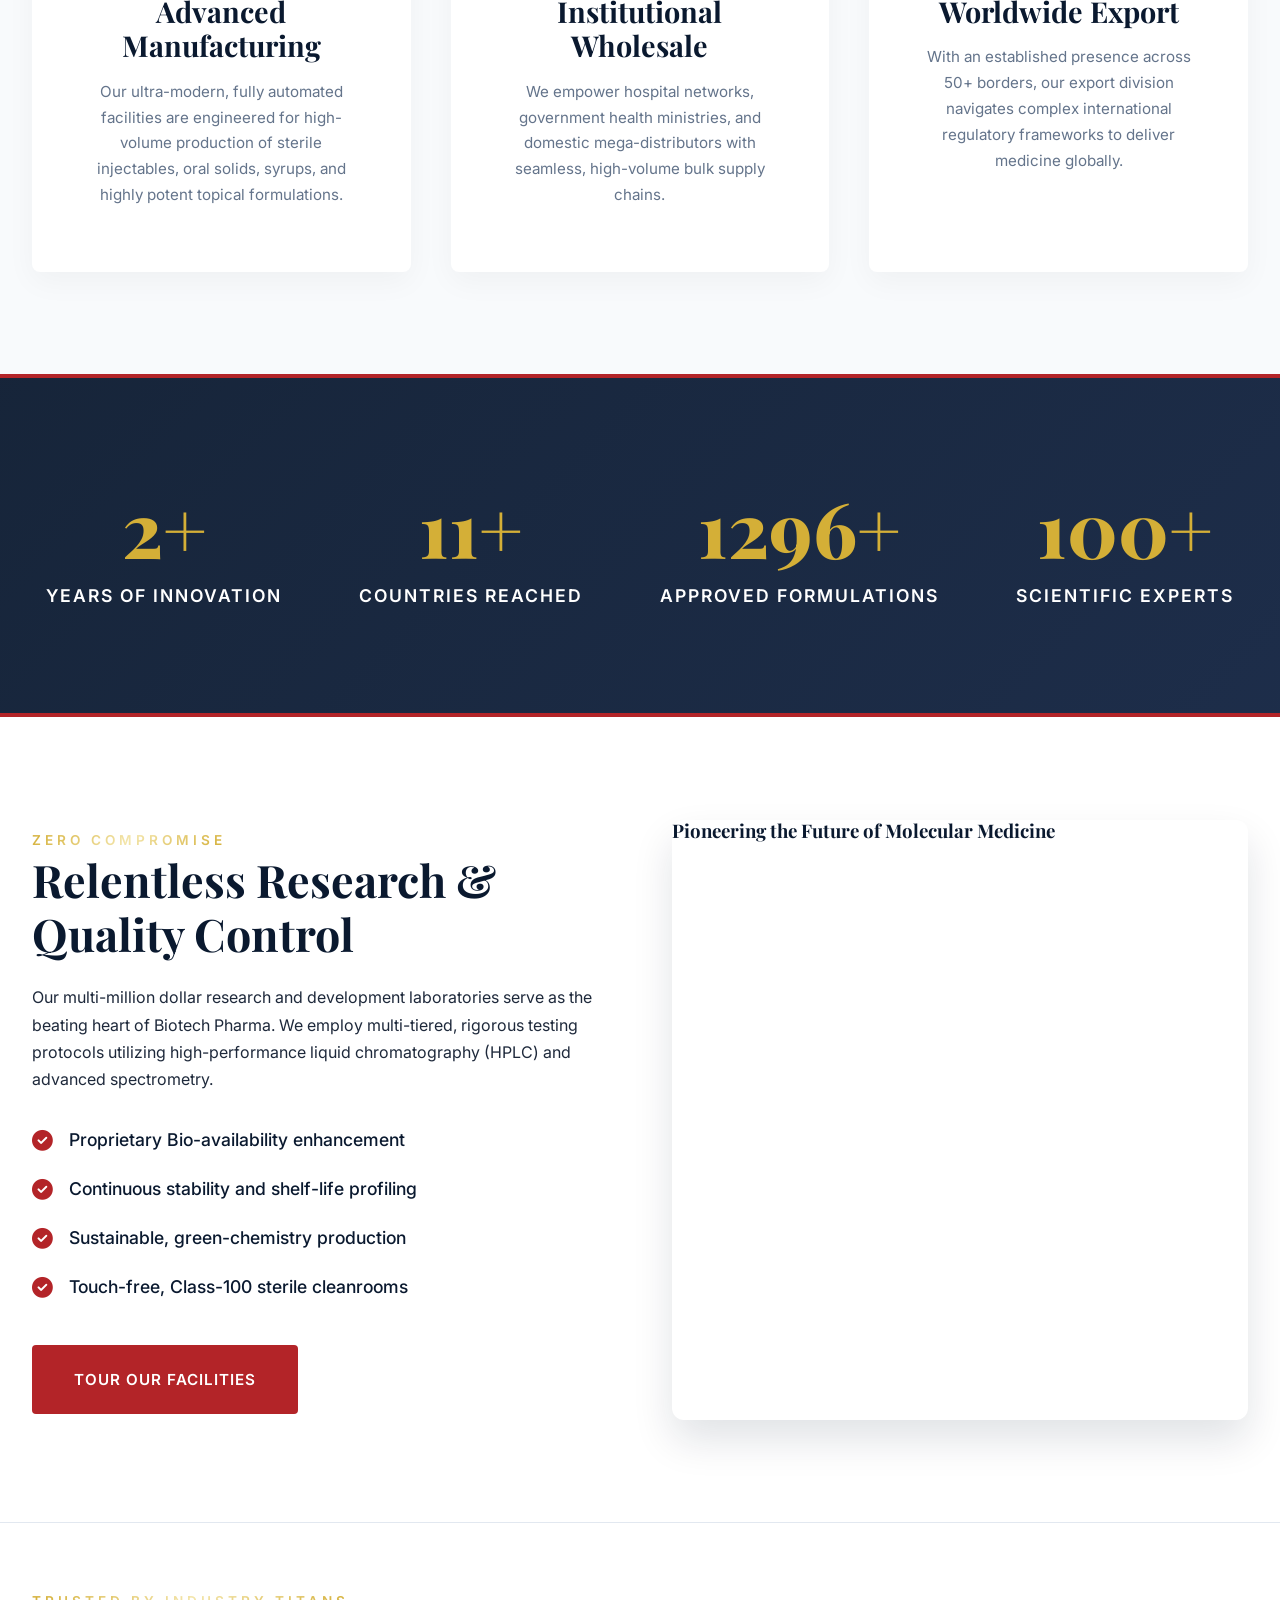
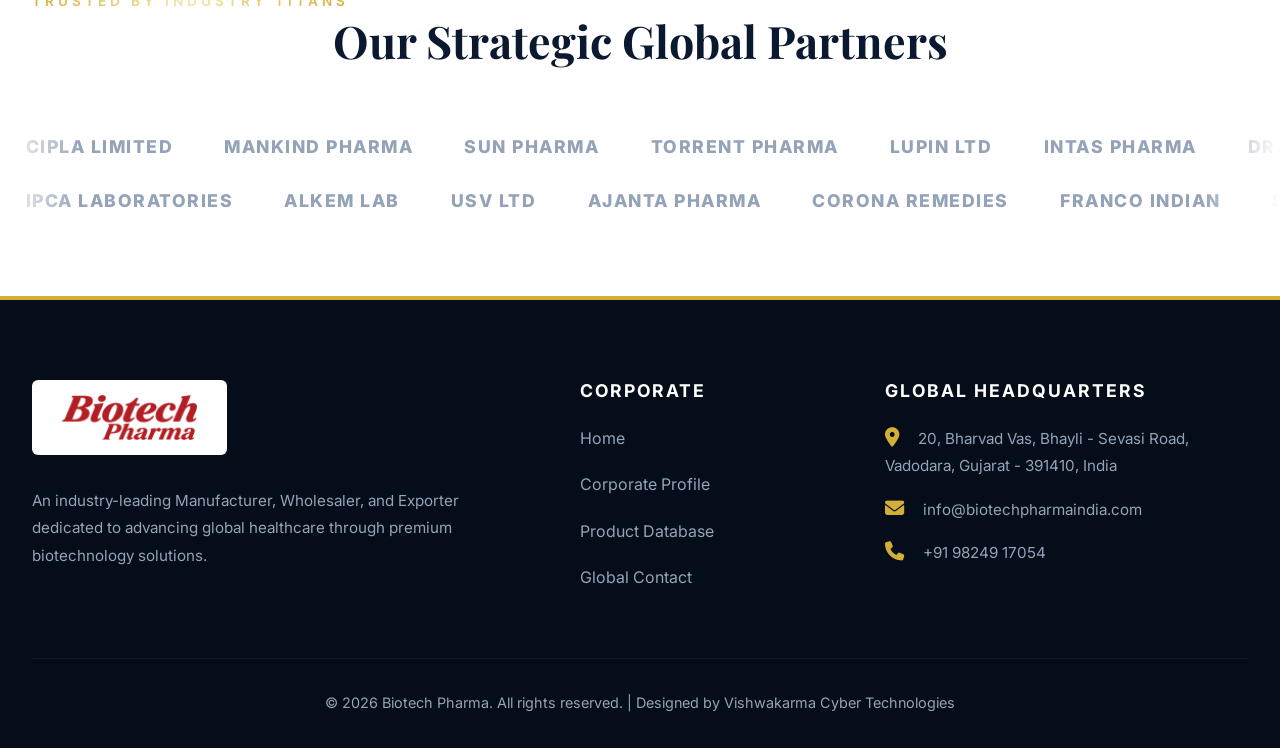
==== commit a28d3cdc: "Update index.html" ====
--- a/index.html
+++ b/index.html
@@ -26,7 +26,6 @@
     </header>
     
     <main>
-        <!-- Luxury Hero Section -->
         <section class="hero slide-up">
             <div class="hero-content container text-center">
                 <h3 class="sub-title gradient-gold">Pioneering Medical Excellence</h3>
@@ -42,42 +41,43 @@
         <!-- Certifications Band -->
         <div class="certifications-band">
             <div class="container cert-grid">
-                <div class="cert-item"><i class="fas fa-award"></i> WHO-GMP Certified</div>
-                <div class="cert-item"><i class="fas fa-certificate"></i> ISO 9001:2015</div>
-                <div class="cert-item"><i class="fas fa-shield-alt"></i> 100% Quality Assured</div>
-                <div class="cert-item"><i class="fas fa-globe"></i> Global Export Compliant</div>
-            </div>
+            <div class="cert-item"><i class="fas fa-award"></i> WHO-GMP Certified</div>
+            <div class="cert-item"><i class="fas fa-certificate"></i> ISO 9001:2015</div>
+            <div class="cert-item"><i class="fas fa-shield-alt"></i> 100% Quality Assured</div>
+            <div class="cert-item"><i class="fas fa-globe"></i> Global Export Compliant</div>
+            <!-- New Certifications Added Below -->
+            <div class="cert-item"><i class="fas fa-check-double"></i> CE Certified</div>
+            <div class="cert-item"><i class="fas fa-file-medical"></i> CDSCO Certificate</div>
         </div>
-
-        <!-- Enterprise Capabilities -->
-        <section class="capabilities section-padding bg-white slide-up">
+    </div>
+        <section class="capabilities section-padding bg-light slide-up">
             <div class="container">
-                <div class="text-center section-header">
+                <div class="text-center section-header mb-5">
                     <h4 class="gradient-gold uppercase-track">Our Divisions</h4>
-                    <h2 class="section-title">End-to-End Pharmaceutical Architecture</h2>
-                    <p class="lead mx-auto">From molecule to market, we maintain absolute control over the manufacturing lifecycle to ensure unparalleled efficacy and uncompromising safety.</p>
+                    <h2 class="section-title text-dark">End-to-End Pharmaceutical Architecture</h2>
+                    <p class="lead mx-auto text-light">From molecule to market, we maintain absolute control over the manufacturing lifecycle to ensure unparalleled efficacy and uncompromising safety.</p>
                 </div>
+                
                 <div class="grid-3">
-                    <div class="card premium-card">
+                    <div class="card premium-card text-center">
                         <i class="fas fa-vial card-icon"></i>
-                        <h3>Advanced Manufacturing</h3>
-                        <p>Our ultra-modern, fully automated facilities are engineered for high-volume production of sterile injectables, oral solids, syrups, and highly potent topical formulations.</p>
+                        <h3 class="mb-2">Advanced Manufacturing</h3>
+                        <p class="text-sm">Our ultra-modern, fully automated facilities are engineered for high-volume production of sterile injectables, oral solids, syrups, and highly potent topical formulations.</p>
                     </div>
-                    <div class="card premium-card">
+                    <div class="card premium-card text-center">
                         <i class="fas fa-boxes-stacked card-icon"></i>
-                        <h3>Institutional Wholesale</h3>
-                        <p>We empower hospital networks, government health ministries, and domestic mega-distributors with seamless, high-volume bulk supply chains.</p>
+                        <h3 class="mb-2">Institutional Wholesale</h3>
+                        <p class="text-sm">We empower hospital networks, government health ministries, and domestic mega-distributors with seamless, high-volume bulk supply chains.</p>
                     </div>
-                    <div class="card premium-card">
+                    <div class="card premium-card text-center">
                         <i class="fas fa-ship card-icon"></i>
-                        <h3>Worldwide Export</h3>
-                        <p>With an established presence across 50+ borders, our export division navigates complex international regulatory frameworks to deliver medicine globally.</p>
+                        <h3 class="mb-2">Worldwide Export</h3>
+                        <p class="text-sm">With an established presence across 50+ borders, our export division navigates complex international regulatory frameworks to deliver medicine globally.</p>
                     </div>
                 </div>
             </div>
         </section>
         
-        <!-- Impact Stats (Parallax & Animated) -->
         <section class="stats-section parallax-section section-padding">
             <div class="container stats-grid">
                 <div class="stat-item">
@@ -99,13 +99,12 @@
             </div>
         </section>
 
-        <!-- R&D and Quality -->
-        <section class="quality-assurance section-padding bg-light slide-up">
+        <section class="quality-assurance section-padding bg-white slide-up">
             <div class="container split-layout">
                 <div class="content-left">
                     <h4 class="gradient-gold uppercase-track">Zero Compromise</h4>
                     <h2 class="section-title text-left">Relentless Research & Quality Control</h2>
-                    <p>Our multi-million dollar research and development laboratories serve as the beating heart of Biotech Pharma. We employ multi-tiered, rigorous testing protocols utilizing high-performance liquid chromatography (HPLC) and advanced spectrometry.</p>
+                    <p class="text-light mb-4">Our multi-million dollar research and development laboratories serve as the beating heart of Biotech Pharma. We employ multi-tiered, rigorous testing protocols utilizing high-performance liquid chromatography (HPLC) and advanced spectrometry.</p>
                     <ul class="feature-list">
                         <li><i class="fas fa-check-circle"></i> Proprietary Bio-availability enhancement</li>
                         <li><i class="fas fa-check-circle"></i> Continuous stability and shelf-life profiling</li>
@@ -115,14 +114,13 @@
                     <a href="about.html" class="btn btn-primary mt-3">Tour Our Facilities</a>
                 </div>
                 <div class="content-right image-placeholder">
-                    <div class="glass-overlay">
+                    <div class="solid-overlay">
                         <h3>Pioneering the Future of Molecular Medicine</h3>
                     </div>
                 </div>
             </div>
         </section>
         
-        <!-- Multi-Row Partner Marquee (Highly visible on mobile) -->
         <section class="associates-section section-padding">
              <div class="container">
                 <h4 class="gradient-gold uppercase-track text-center">Trusted By Industry Titans</h4>
@@ -130,39 +128,16 @@
              </div>
              
              <div class="marquee-container">
-                <!-- ROW 1: Moves Left -->
                 <div class="marquee-row move-left">
                     <div class="track">
                         <span>CIPLA LIMITED</span><span>MANKIND PHARMA</span><span>SUN PHARMA</span><span>TORRENT PHARMA</span><span>LUPIN LTD</span><span>INTAS PHARMA</span><span>DR.REDDY'S</span><span>ABBOTT</span><span>RANBAXY</span><span>MACLEODS</span>
-                        <!-- Duplicate for infinite loop -->
                         <span>CIPLA LIMITED</span><span>MANKIND PHARMA</span><span>SUN PHARMA</span><span>TORRENT PHARMA</span><span>LUPIN LTD</span><span>INTAS PHARMA</span><span>DR.REDDY'S</span><span>ABBOTT</span><span>RANBAXY</span><span>MACLEODS</span>
                     </div>
                 </div>
-                
-                <!-- ROW 2: Moves Right -->
                 <div class="marquee-row move-right">
                     <div class="track">
                         <span>IPCA LABORATORIES</span><span>ALKEM LAB</span><span>USV LTD</span><span>AJANTA PHARMA</span><span>CORONA REMEDIES</span><span>FRANCO INDIAN</span><span>SANOFI INDIA</span><span>UNIQUE</span><span>FDC LIMITED</span><span>HIMALAYA DRUG</span>
-                        <!-- Duplicate for infinite loop -->
                         <span>IPCA LABORATORIES</span><span>ALKEM LAB</span><span>USV LTD</span><span>AJANTA PHARMA</span><span>CORONA REMEDIES</span><span>FRANCO INDIAN</span><span>SANOFI INDIA</span><span>UNIQUE</span><span>FDC LIMITED</span><span>HIMALAYA DRUG</span>
-                    </div>
-                </div>
-
-                <!-- ROW 3: Moves Left -->
-                <div class="marquee-row move-left" style="animation-duration: 45s;">
-                    <div class="track">
-                        <span>MERCK SPECIALITIES</span><span>MEYER ORGANICS</span><span>ARISTO PHARMA</span><span>ERIS LIFESCIENCES</span><span>BOEHRINGER INGELHEIM</span><span>RAPTAKOS BRETT</span><span>ASTRAZENECA</span><span>BLUECROSS LABS</span><span>APRICA PHARMA</span><span>NOVARTIS INDIA</span>
-                        <!-- Duplicate for infinite loop -->
-                        <span>MERCK SPECIALITIES</span><span>MEYER ORGANICS</span><span>ARISTO PHARMA</span><span>ERIS LIFESCIENCES</span><span>BOEHRINGER INGELHEIM</span><span>RAPTAKOS BRETT</span><span>ASTRAZENECA</span><span>BLUECROSS LABS</span><span>APRICA PHARMA</span><span>NOVARTIS INDIA</span>
-                    </div>
-                </div>
-
-                <!-- ROW 4: Moves Right -->
-                <div class="marquee-row move-right" style="animation-duration: 50s;">
-                    <div class="track">
-                        <span>WOCKHARDT LIMITED</span><span>BIOCON LIMITED</span><span>MOREPEN LABORATORIES</span><span>IND SWIFT LTD</span><span>ZYDUS WELLNESS</span><span>EMCURE PHARMA</span><span>HETERO HEALTHCARE</span><span>NATCO PHARMA</span><span>JOHNSON & JOHNSON</span><span>COLGATE PALMOLIVE</span>
-                        <!-- Duplicate for infinite loop -->
-                        <span>WOCKHARDT LIMITED</span><span>BIOCON LIMITED</span><span>MOREPEN LABORATORIES</span><span>IND SWIFT LTD</span><span>ZYDUS WELLNESS</span><span>EMCURE PHARMA</span><span>HETERO HEALTHCARE</span><span>NATCO PHARMA</span><span>JOHNSON & JOHNSON</span><span>COLGATE PALMOLIVE</span>
                     </div>
                 </div>
              </div>
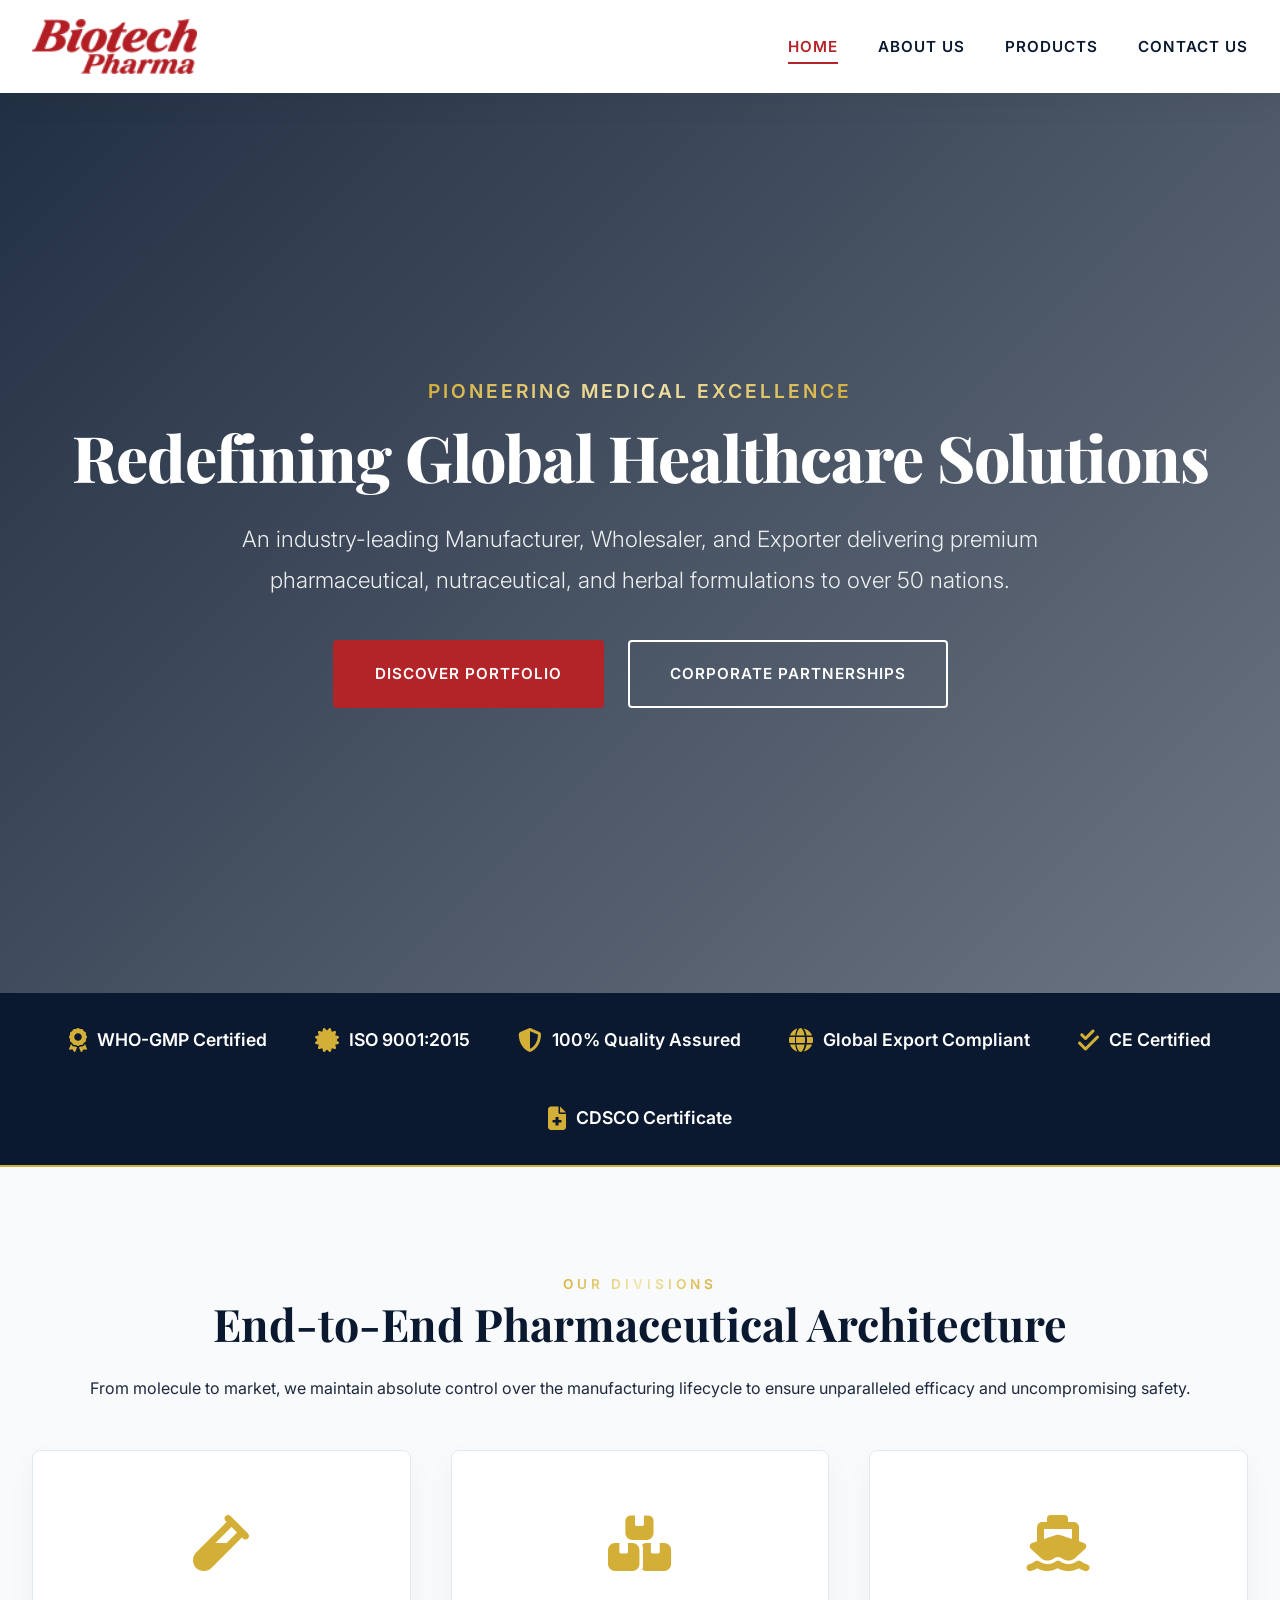
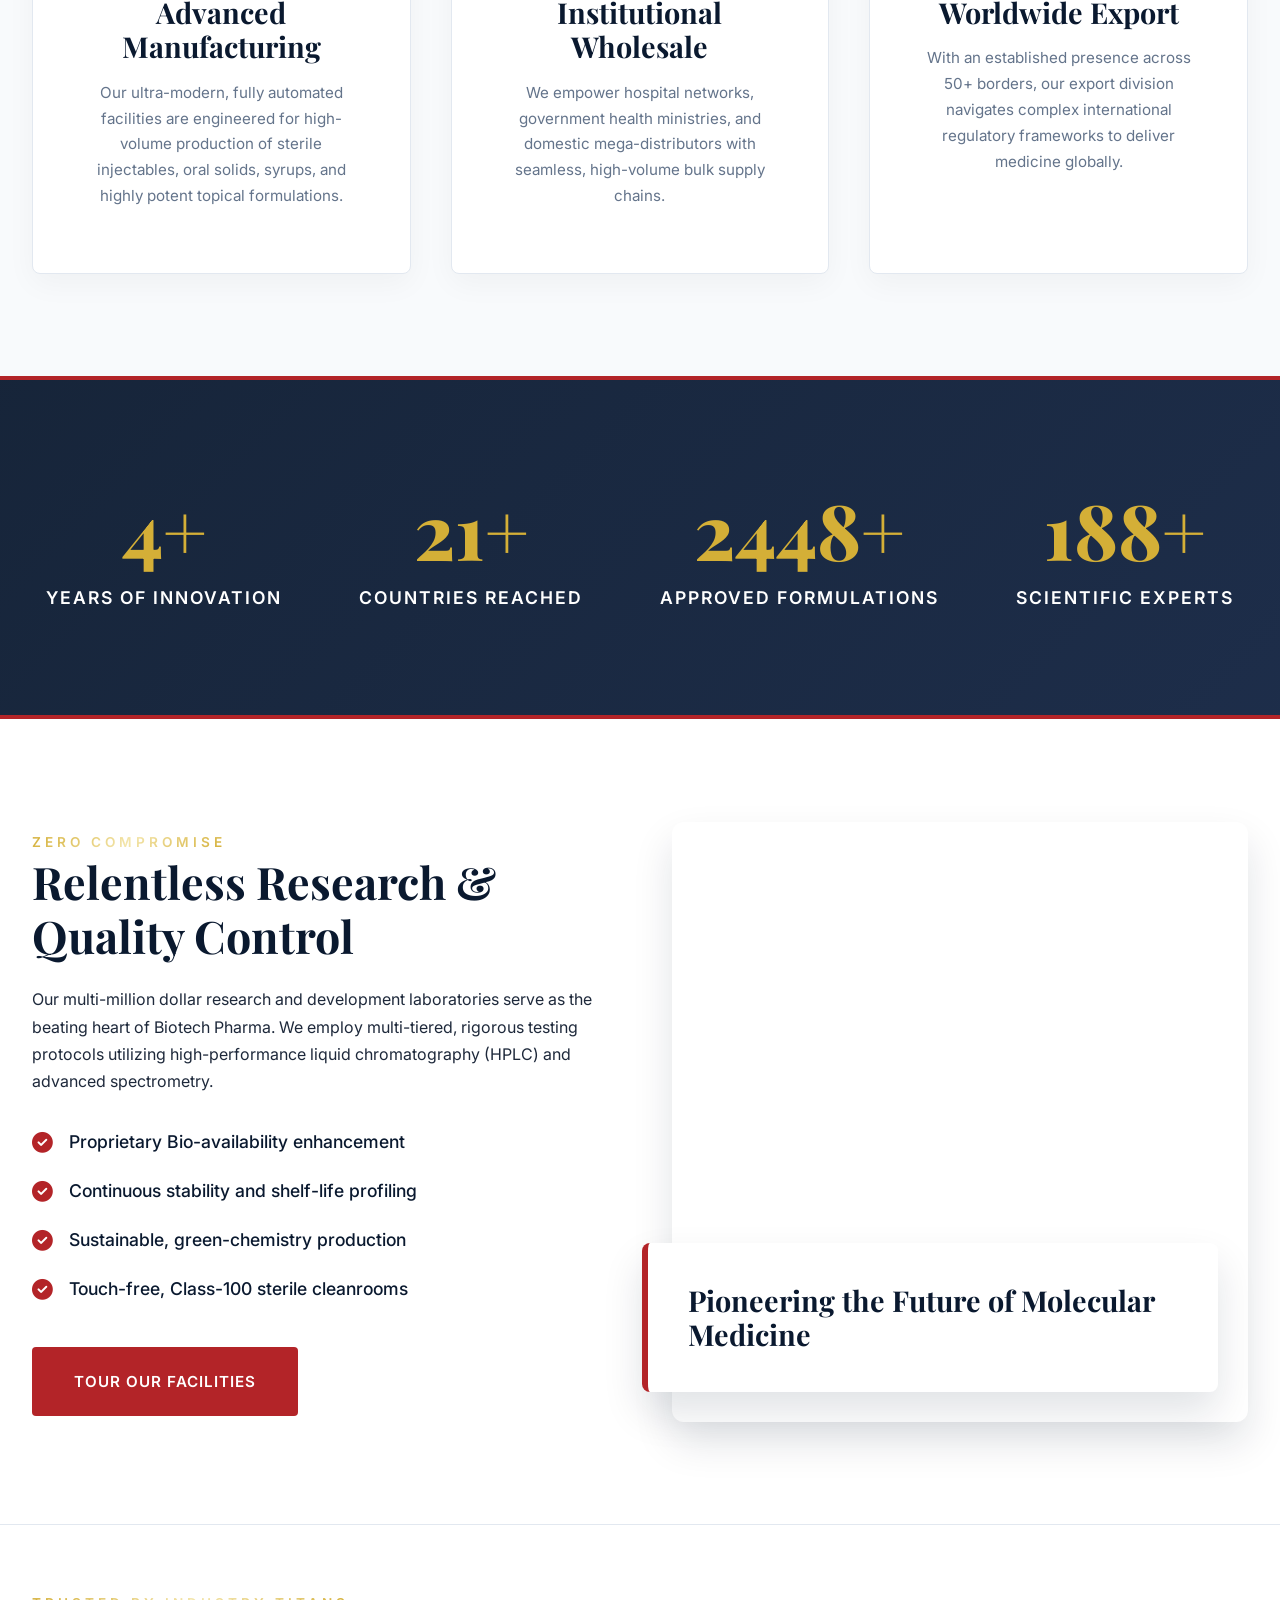
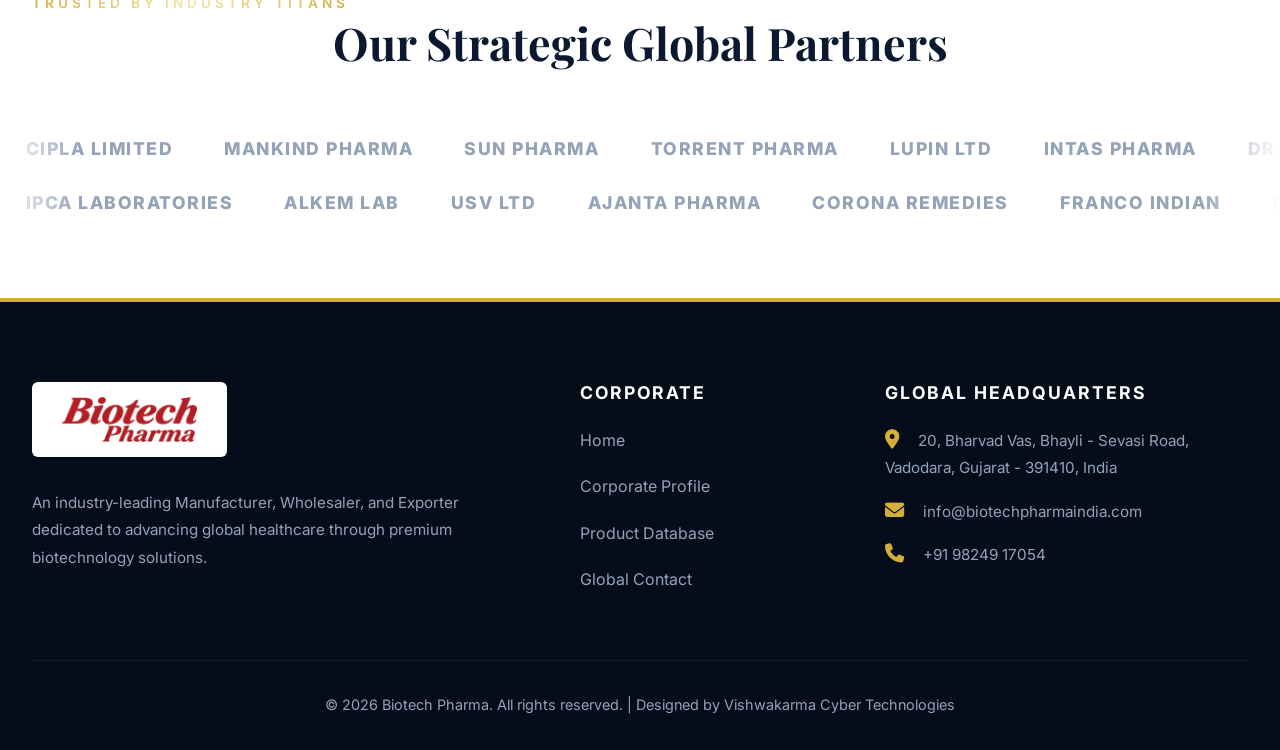
==== commit f9d7107d: "Update index.html" ====
--- a/index.html
+++ b/index.html
@@ -38,18 +38,18 @@
             </div>
         </section>
 
-        <!-- Certifications Band -->
+        <!-- Certifications Band with CE and CDSCO -->
         <div class="certifications-band">
             <div class="container cert-grid">
-            <div class="cert-item"><i class="fas fa-award"></i> WHO-GMP Certified</div>
-            <div class="cert-item"><i class="fas fa-certificate"></i> ISO 9001:2015</div>
-            <div class="cert-item"><i class="fas fa-shield-alt"></i> 100% Quality Assured</div>
-            <div class="cert-item"><i class="fas fa-globe"></i> Global Export Compliant</div>
-            <!-- New Certifications Added Below -->
-            <div class="cert-item"><i class="fas fa-check-double"></i> CE Certified</div>
-            <div class="cert-item"><i class="fas fa-file-medical"></i> CDSCO Certificate</div>
+                <div class="cert-item"><i class="fas fa-award"></i> WHO-GMP Certified</div>
+                <div class="cert-item"><i class="fas fa-certificate"></i> ISO 9001:2015</div>
+                <div class="cert-item"><i class="fas fa-shield-alt"></i> 100% Quality Assured</div>
+                <div class="cert-item"><i class="fas fa-globe"></i> Global Export Compliant</div>
+                <div class="cert-item"><i class="fas fa-check-double"></i> CE Certified</div>
+                <div class="cert-item"><i class="fas fa-file-medical"></i> CDSCO Certificate</div>
+            </div>
         </div>
-    </div>
+
         <section class="capabilities section-padding bg-light slide-up">
             <div class="container">
                 <div class="text-center section-header mb-5">
--- a/style.css
+++ b/style.css
@@ -42,7 +42,7 @@
 .w-100 { width: 100%; } .mx-auto { margin-left: auto; margin-right: auto; } .max-800 { max-width: 800px; }
 
 /* --- SUPER RESPONSIVE NAVIGATION --- */
-header { background-color: rgba(255, 255, 255, 0.95); backdrop-filter: blur(15px); box-shadow: var(--shadow-soft); position: sticky; top: 0; z-index: 1000; transition: all var(--transition-speed); }
+header { background-color: var(--bg-white); box-shadow: var(--shadow-soft); position: sticky; top: 0; z-index: 1000; transition: all var(--transition-speed); }
 header.scrolled { padding: 0.5rem 0; box-shadow: var(--shadow-strong); }
 nav { max-width: 1400px; margin: 0 auto; padding: 1.2rem 2rem; display: flex; justify-content: space-between; align-items: center; }
 .logo img { height: clamp(40px, 5vw, 55px); width: auto; display: block; transition: height var(--transition-speed); }
@@ -56,27 +56,27 @@
 .nav-links li a:hover::after, .nav-links li a.active::after { width: 100%; }
 .nav-links li a:hover, .nav-links li a.active { color: var(--primary-red); }
 
-@media (max-width: 992px) {
-    .hamburger { display: block; }
-    .nav-links { position: fixed; top: 0; right: -100%; width: 100%; max-width: 400px; height: 100vh; background-color: rgba(10, 25, 47, 0.98); backdrop-filter: blur(20px); flex-direction: column; justify-content: center; align-items: center; gap: 3rem; transition: right 0.5s cubic-bezier(0.77, 0, 0.175, 1); z-index: 1000; box-shadow: -10px 0 30px rgba(0,0,0,0.5); }
-    .nav-links.active-menu { right: 0; }
-    .nav-links li a { color: white; font-size: 1.5rem; }
-    .hamburger.active-menu i::before { content: "\f00d"; color: white; }
-}
-
-/* --- LAYOUTS --- */
+/* --- LAYOUTS & BACKGROUNDS --- */
 .container { max-width: 1300px; margin: 0 auto; padding: 0 2rem; }
 .section-padding { padding: clamp(4rem, 8vw, 8rem) 0; }
 .grid-2 { display: grid; grid-template-columns: 1fr 1fr; gap: clamp(2rem, 5vw, 4rem); }
 .grid-3 { display: grid; grid-template-columns: repeat(auto-fit, minmax(320px, 1fr)); gap: 2.5rem; }
-.bg-light { background-color: var(--bg-gray); } .bg-white { background-color: var(--bg-white); }
-.dark-bg { background-color: var(--deep-navy); color: white; } .red-bg { background-color: var(--primary-red); color: white; }
+.bg-light { background-color: var(--bg-gray); } 
+.bg-white { background-color: var(--bg-white); }
+.dark-bg { background-color: var(--deep-navy); color: white; } 
+.red-bg { background-color: var(--primary-red); color: white; }
+
+.premium-gradient-bg {
+    background: linear-gradient(135deg, var(--deep-navy) 0%, var(--navy-light) 100%);
+    color: white;
+    border-left: 6px solid var(--premium-gold);
+}
 
 /* --- BUTTONS --- */
 .btn { display: inline-block; padding: 1.2rem 2.5rem; border-radius: 4px; text-decoration: none; font-family: 'Inter', sans-serif; font-weight: 600; letter-spacing: 1px; text-transform: uppercase; font-size: 0.95rem; border: 2px solid transparent; cursor: pointer; transition: all var(--transition-speed); text-align: center; }
 .btn-primary { background-color: var(--primary-red); color: white; }
 .btn-primary:hover { background-color: var(--primary-red-hover); transform: translateY(-3px); box-shadow: 0 15px 25px rgba(179, 36, 40, 0.3); }
-.btn-outline { background-color: rgba(255,255,255,0.1); border-color: white; color: white; backdrop-filter: blur(5px); }
+.btn-outline { background-color: transparent; border-color: white; color: white; }
 .btn-outline:hover { background-color: white; color: var(--deep-navy); transform: translateY(-3px); }
 .btn-outline-white { background-color: transparent; border-color: var(--bg-white); color: var(--bg-white); }
 .btn-outline-white:hover { background-color: var(--bg-white); color: var(--primary-red); }
@@ -84,7 +84,6 @@
 /* --- HERO & PARALLAX --- */
 .hero, .page-header { position: relative; background-attachment: fixed; background-size: cover; background-position: center; background-repeat: no-repeat; color: white; display: flex; align-items: center; justify-content: center; }
 
-/* LIVE IMAGES RESTORED HERE */
 .hero { height: 100vh; min-height: 600px; background-image: linear-gradient(135deg, rgba(10, 25, 47, 0.9) 0%, rgba(10, 25, 47, 0.6) 100%), url('https://images.unsplash.com/photo-1532187863486-abf9dbad1b69?ixlib=rb-4.0.3&auto=format&fit=crop&w=1920&q=80'); }
 .page-header { background-color: var(--deep-navy); padding: 10rem 2rem; min-height: 450px; background-image: linear-gradient(rgba(10, 25, 47, 0.85), rgba(10, 25, 47, 0.85)), url('https://images.unsplash.com/photo-1587854692152-cbe668df9731?ixlib=rb-4.0.3&auto=format&fit=crop&w=1920&q=80'); }
 
@@ -99,12 +98,13 @@
 
 /* --- CARDS & FEATURES --- */
 .premium-shadow { box-shadow: var(--shadow-strong); }
-.premium-card { background: var(--bg-white); padding: clamp(2rem, 5vw, 4rem) clamp(1.5rem, 4vw, 3rem); border-radius: 8px; box-shadow: var(--shadow-soft); transition: transform var(--transition-speed), box-shadow var(--transition-speed); position: relative; overflow: hidden; z-index: 1; }
+.premium-card { background: var(--bg-white); padding: clamp(2rem, 5vw, 4rem) clamp(1.5rem, 4vw, 3rem); border-radius: 8px; box-shadow: var(--shadow-soft); transition: transform var(--transition-speed), box-shadow var(--transition-speed); position: relative; overflow: hidden; z-index: 1; border: 1px solid var(--border-color); }
 .premium-card::before { content: ''; position: absolute; top: 0; left: 0; width: 100%; height: 4px; background: linear-gradient(to right, var(--primary-red), var(--premium-gold)); transform: scaleX(0); transform-origin: left; transition: transform 0.6s cubic-bezier(0.19, 1, 0.22, 1); z-index: -1; }
 .premium-card:hover::before { transform: scaleX(1); }
 .premium-card:hover { transform: translateY(-10px); box-shadow: var(--shadow-strong); }
 .card-icon { font-size: 3.5rem; color: var(--premium-gold); margin-bottom: 1.5rem; display: inline-block;}
-.premium-card h3 { margin-bottom: 1rem; font-size: clamp(1.5rem, 3vw, 1.8rem); }
+.premium-card h3 { margin-bottom: 1rem; font-size: clamp(1.5rem, 3vw, 1.8rem); color: var(--deep-navy); }
+.premium-card p { color: var(--text-light); }
 
 .mission-vision-card { padding: clamp(2.5rem, 6vw, 5rem) clamp(1.5rem, 5vw, 4rem); border-radius: 12px; }
 .mission-vision-card h2 { font-size: clamp(1.8rem, 4vw, 2.5rem); }
@@ -119,7 +119,6 @@
 .timeline-content h3 { font-family: 'Inter', sans-serif; font-size: 1.2rem; color: var(--primary-red); margin-bottom: 0.5rem; }
 
 /* --- STATS SECTION --- */
-/* LIVE IMAGE RESTORED HERE */
 .stats-section { background: linear-gradient(135deg, rgba(10, 25, 47, 0.95), rgba(17, 34, 64, 0.95)), url('https://images.unsplash.com/photo-1581091226825-a6a2a5aee158?ixlib=rb-4.0.3&auto=format&fit=crop&w=1920&q=80') center/cover fixed; color: white; border-top: 4px solid var(--primary-red); border-bottom: 4px solid var(--primary-red); }
 .stats-grid { display: flex; justify-content: space-around; flex-wrap: wrap; text-align: center; gap: 3rem; }
 .stat-item h2 { font-size: clamp(3rem, 6vw, 5rem); color: var(--premium-gold); margin-bottom: 0.5rem; font-weight: 800; display: inline-block;}
@@ -130,11 +129,9 @@
 .feature-list { list-style: none; margin-top: 2rem; }
 .feature-list li { margin-bottom: 1.2rem; font-family: 'Inter', sans-serif; font-size: 1.1rem; font-weight: 500; color: var(--deep-navy); display: flex; align-items: center; }
 .feature-list i { color: var(--primary-red); font-size: 1.3rem; margin-right: 1rem; }
-
-/* LIVE IMAGE RESTORED HERE */
 .image-placeholder { height: 600px; background: url('https://images.unsplash.com/photo-1579684385127-1ef15d508118?ixlib=rb-4.0.3&auto=format&fit=crop&w=800&q=80') center/cover; border-radius: 12px; position: relative; box-shadow: var(--shadow-strong); }
-.glass-overlay { position: absolute; bottom: 30px; left: -30px; right: 30px; background: rgba(255, 255, 255, 0.95); backdrop-filter: blur(15px); padding: 2.5rem; border-radius: 8px; border-left: 6px solid var(--primary-red); box-shadow: var(--shadow-strong); }
-.glass-overlay h3 { font-size: clamp(1.5rem, 3vw, 1.8rem); margin: 0;}
+.solid-overlay { position: absolute; bottom: 30px; left: -30px; right: 30px; background: var(--bg-white); padding: 2.5rem; border-radius: 8px; border-left: 6px solid var(--primary-red); box-shadow: var(--shadow-strong); }
+.solid-overlay h3 { font-size: clamp(1.5rem, 3vw, 1.8rem); margin: 0; color: var(--deep-navy); }
 
 /* --- MULTI-ROW MARQUEE --- */
 .associates-section { background: var(--bg-white); border-top: 1px solid var(--border-color); overflow: hidden; padding: 4rem 0; }
@@ -159,7 +156,7 @@
 .team-card .role { font-family: 'Inter', sans-serif; color: var(--premium-gold-dark); font-weight: 700; margin-bottom: 1.5rem; text-transform: uppercase; font-size: 0.85rem; letter-spacing: 1.5px;}
 
 /* --- PRODUCTS PORTAL --- */
-.wholesale-banner { background: linear-gradient(135deg, var(--deep-navy), var(--navy-light)); color: white; padding: clamp(2rem, 4vw, 3rem) clamp(2rem, 5vw, 4rem); border-radius: 12px; display: flex; justify-content: space-between; align-items: center; border-left: 6px solid var(--premium-gold); }
+.wholesale-banner { border-radius: 12px; display: flex; justify-content: space-between; align-items: center; }
 .wholesale-banner h3 { color: white; font-family: 'Inter', sans-serif; margin-bottom: 0.5rem; text-transform: uppercase; letter-spacing: 1px; font-size: clamp(1.1rem, 2vw, 1.5rem);}
 .wholesale-banner p { font-family: 'Inter', sans-serif; font-size: clamp(0.95rem, 1.5vw, 1.1rem); opacity: 0.9; margin: 0; }
 .products-layout { display: grid; grid-template-columns: 280px 1fr; gap: 3rem; align-items: start;}
@@ -195,7 +192,7 @@
 .hover-gold:hover { color: var(--premium-gold) !important; }
 
 .form-card { background: var(--bg-white); padding: clamp(2.5rem, 5vw, 4rem); border-radius: 12px; border: 1px solid var(--border-color); }
-.form-card h3 { font-size: clamp(1.8rem, 4vw, 2.5rem); }
+.form-card h3 { font-size: clamp(1.8rem, 4vw, 2.5rem); color: var(--deep-navy); }
 .input-group { margin-bottom: 1.5rem; }
 .input-group input, .input-group textarea, .input-group select { width: 100%; padding: 1.2rem 1.5rem; border: 1px solid var(--border-color); font-family: 'Inter', sans-serif; border-radius: 6px; font-size: 1rem; background-color: var(--bg-gray); transition: all 0.3s; }
 .input-group input:focus, .input-group textarea:focus, .input-group select:focus { outline: none; border-color: var(--deep-navy); background-color: var(--bg-white); box-shadow: 0 0 0 4px rgba(10, 25, 47, 0.1); }
@@ -223,11 +220,10 @@
 /* =========================================================================
    RESPONSIVE GRID STACKING & MOBILE FIXES
    ========================================================================= */
-
 @media (max-width: 1100px) {
     .split-layout, .grid-2 { grid-template-columns: 1fr !important; gap: 3rem; } 
     .image-placeholder { height: 400px; margin-top: 2rem;}
-    .glass-overlay { left: 20px; bottom: 20px; }
+    .solid-overlay { left: 20px; bottom: 20px; }
 }
 
 @media (max-width: 992px) {
@@ -236,6 +232,29 @@
         grid-template-columns: 1fr !important; 
         gap: 2rem !important; 
     }
+    
+    .nav-links { 
+        position: fixed; 
+        top: 0; 
+        right: -100%; 
+        width: 100%; 
+        max-width: 400px; 
+        height: 100vh; 
+        background: var(--deep-navy); 
+        border-left: 1px solid rgba(255,255,255,0.1);
+        flex-direction: column; 
+        justify-content: center; 
+        align-items: center; 
+        gap: 3rem; 
+        transition: right 0.5s cubic-bezier(0.77, 0, 0.175, 1); 
+        z-index: 1000; 
+        box-shadow: -10px 0 30px rgba(0,0,0,0.5); 
+    }
+    .hamburger { display: block; }
+    .nav-links.active-menu { right: 0; }
+    .nav-links li a { color: white; font-size: 1.5rem; }
+    .hamburger.active-menu i::before { content: "\f00d"; color: white; }
+
     .products-sidebar { position: static; margin-bottom: 1rem; }
     .hero { padding: 8rem 2rem; height: auto; min-height: 500px;}
     .wholesale-banner { flex-direction: column; text-align: center; gap: 1.5rem; }
@@ -252,11 +271,28 @@
     .timeline { padding-left: 0; }
     .timeline-item { padding-left: 50px; }
     .timeline-item::before { left: 12px; }
-    .hero-buttons { flex-direction: column; width: 100%; }
+    .hero-buttons { flex-direction: column; width: 100%; gap: 1rem;}
     .hero-buttons .btn { width: 100%; }
 
-    /* MOBILE TABLE SWIPE FIX */
-    .table-responsive { display: block !important; -webkit-overflow-scrolling: touch; }
-    .products-table { min-width: 650px !important; } 
-    .products-table th, .products-table td { padding: 1rem 1.2rem; }
+    .table-responsive { 
+        display: block !important; 
+        width: 100%;
+        overflow-x: auto;
+        -webkit-overflow-scrolling: touch; 
+        border: none;
+        box-shadow: none;
+    }
+    .products-table { min-width: 600px !important; } 
+    .products-table th, .products-table td { padding: 1rem; font-size: 0.9rem; }
+
+    .solid-overlay {
+        position: relative;
+        bottom: 0;
+        left: 0;
+        right: 0;
+        margin-top: -30px; 
+        width: 90%;
+        margin-left: auto;
+        margin-right: auto;
+    }
 }
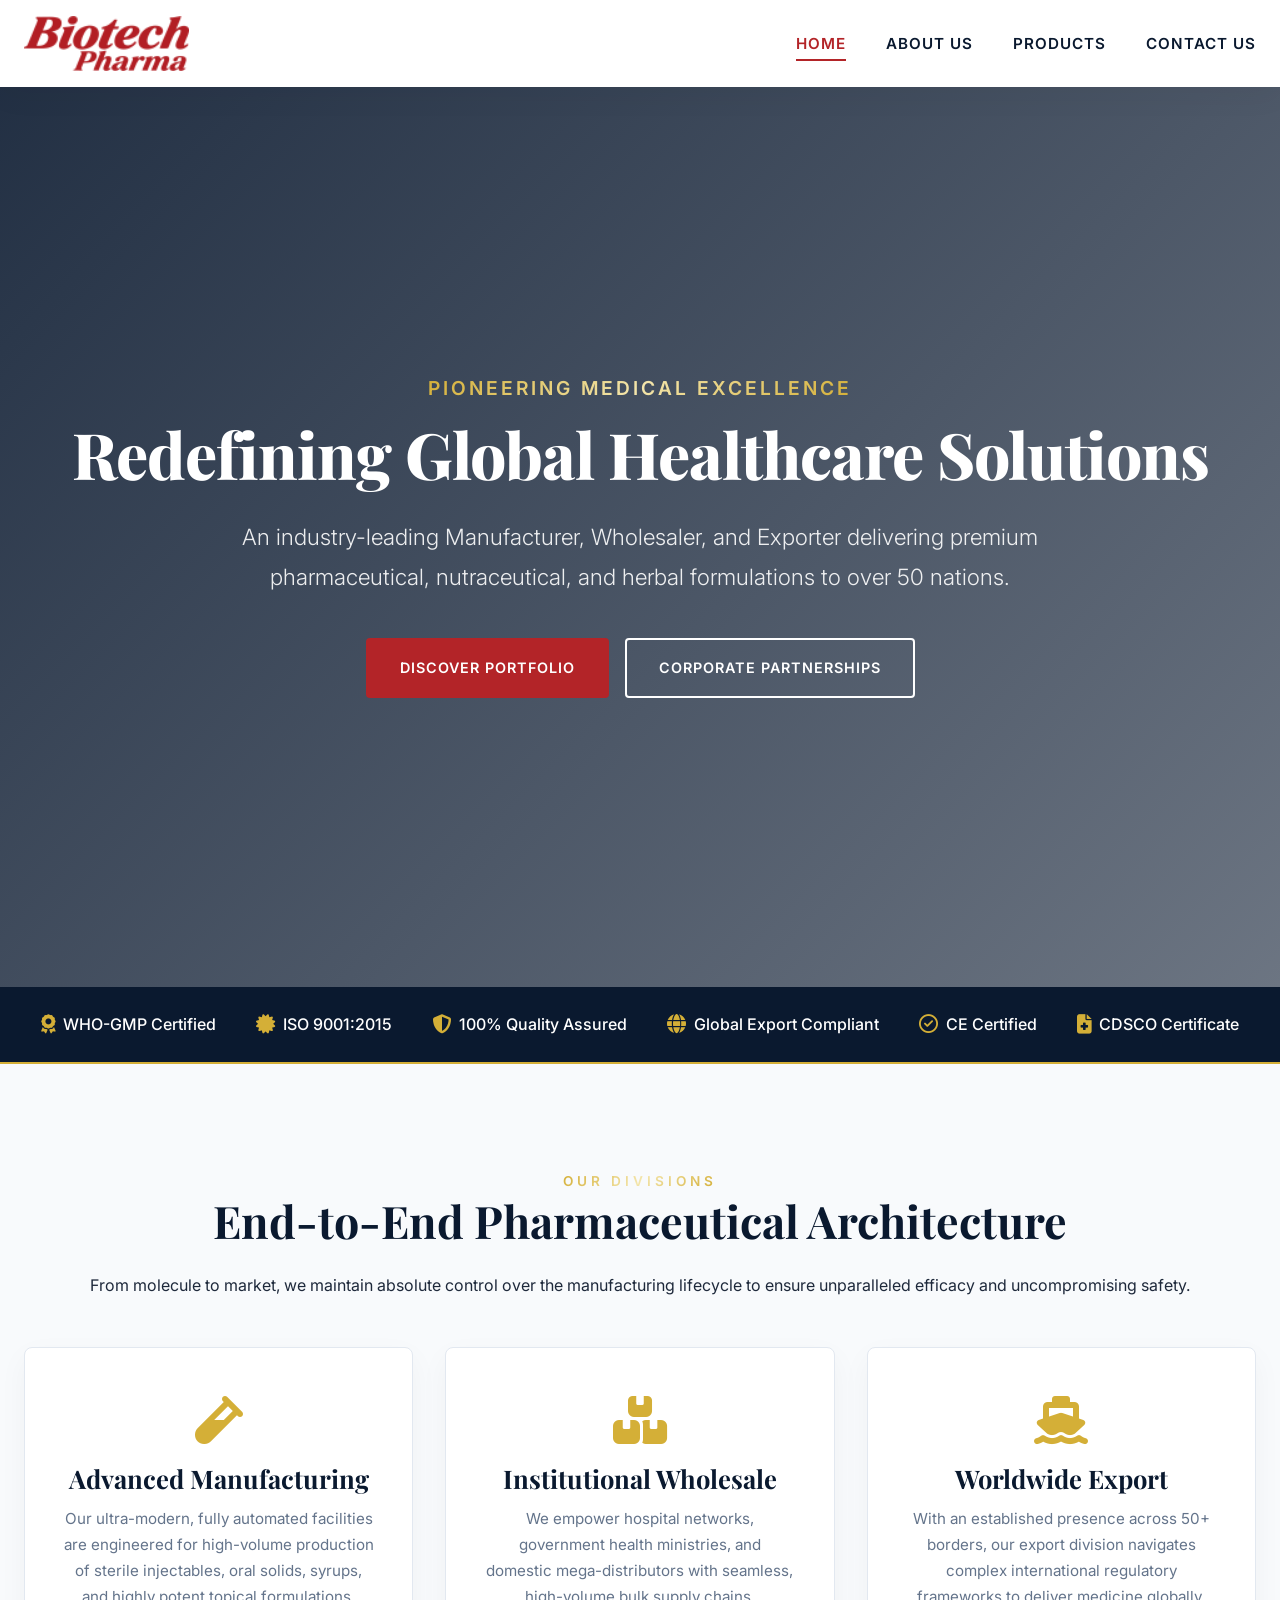
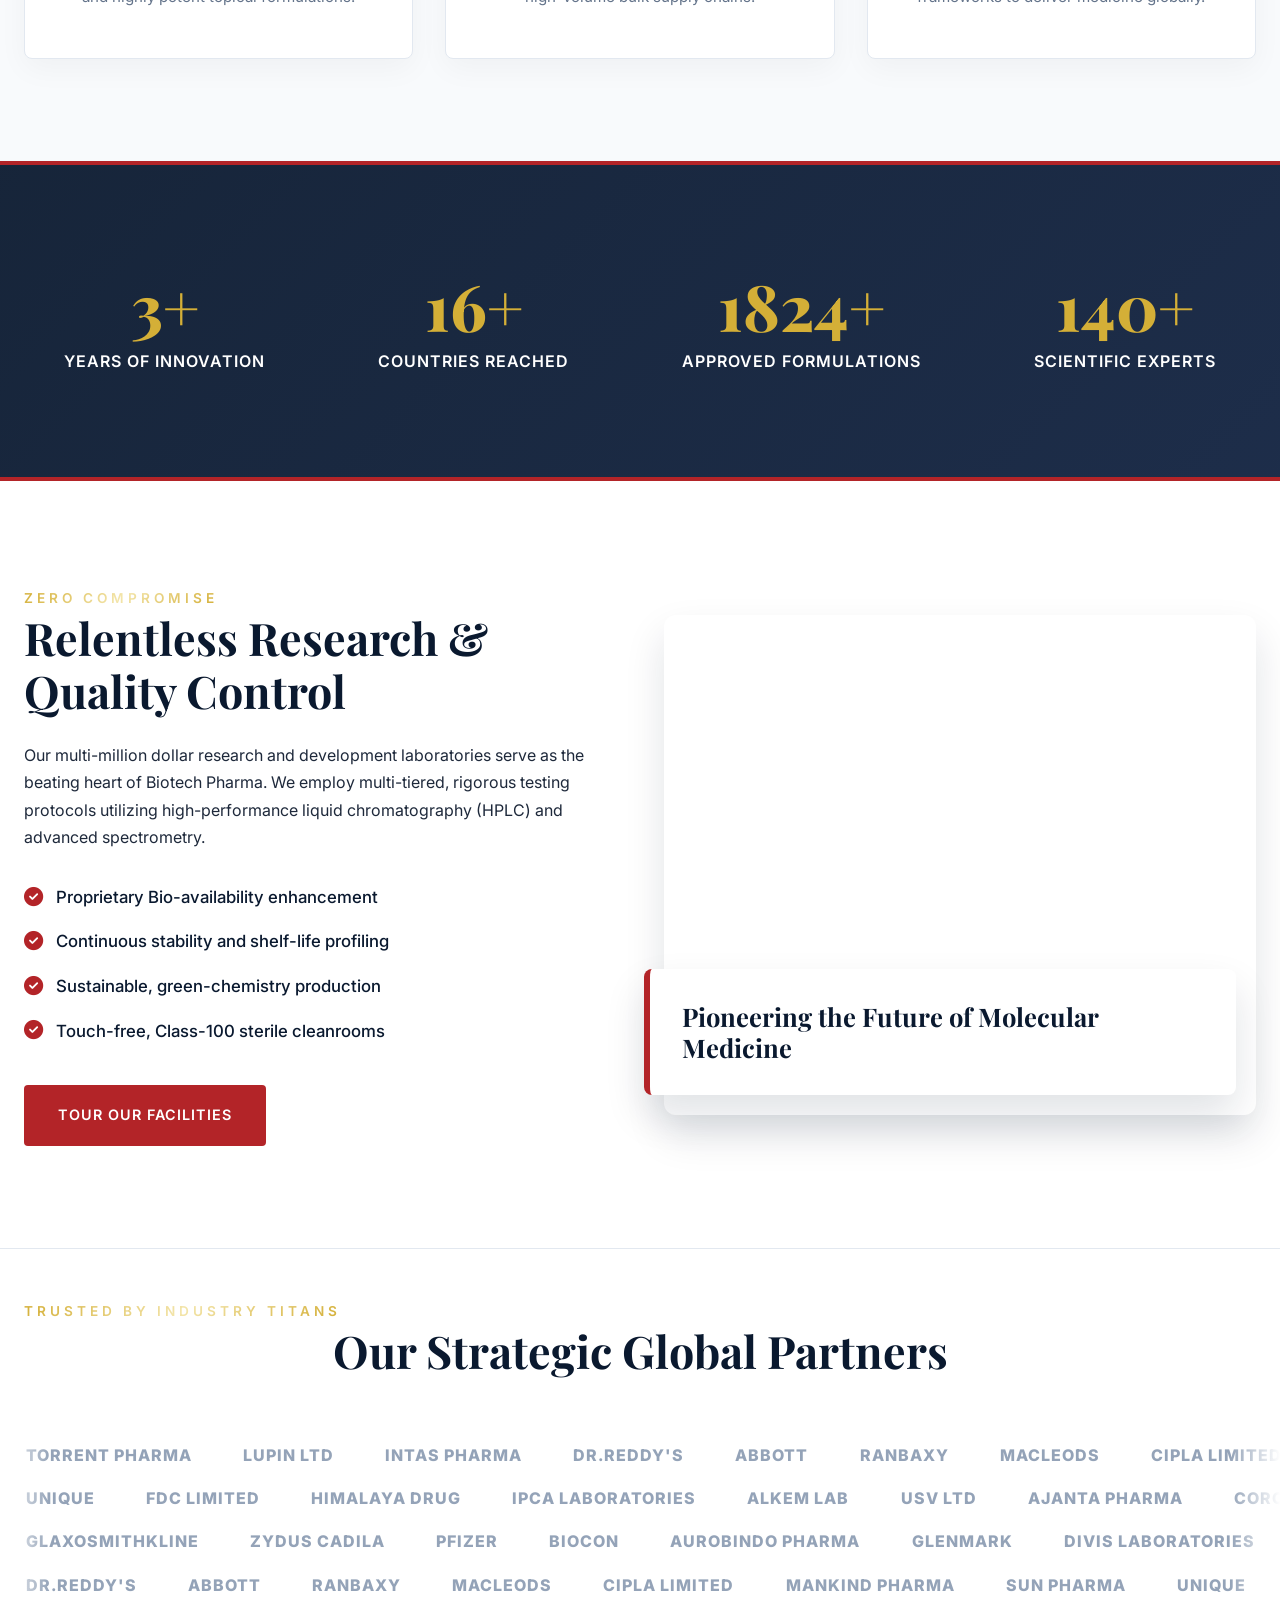
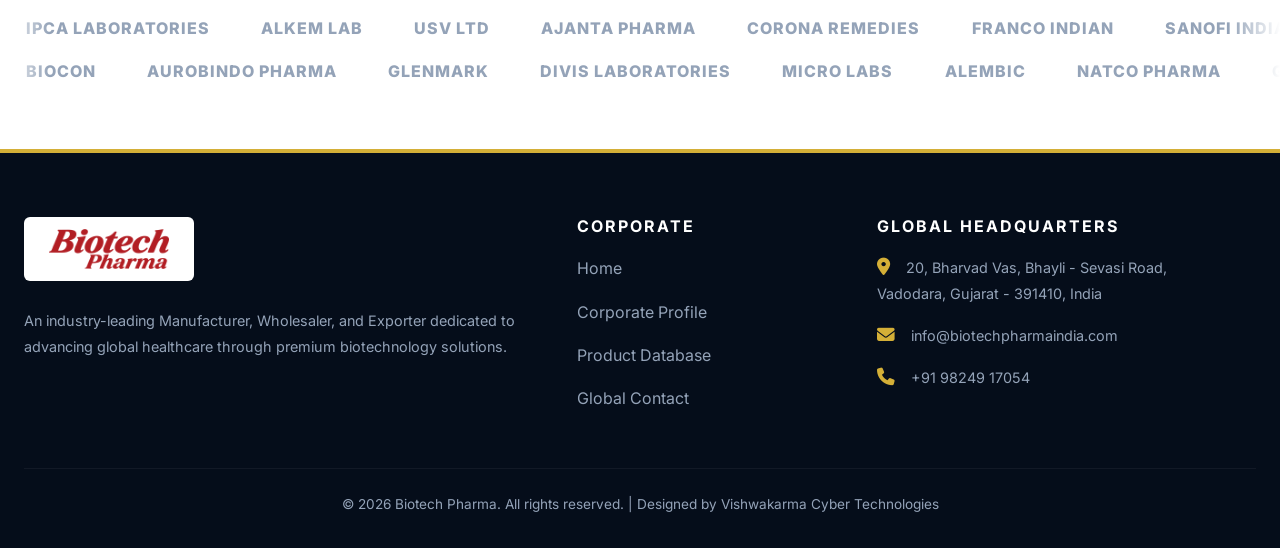
==== commit a0bf74e1: "Update index.html" ====
--- a/index.html
+++ b/index.html
@@ -29,7 +29,7 @@
         <section class="hero slide-up">
             <div class="hero-content container text-center">
                 <h3 class="sub-title gradient-gold">Pioneering Medical Excellence</h3>
-                <h1 class="mega-title">Redefining Global Healthcare Solutions</h1>
+                <h1 class="mega-title text-white">Redefining Global Healthcare Solutions</h1>
                 <p class="lead-text">An industry-leading Manufacturer, Wholesaler, and Exporter delivering premium pharmaceutical, nutraceutical, and herbal formulations to over 50 nations.</p>
                 <div class="hero-buttons">
                     <a href="products.html" class="btn btn-primary">Discover Portfolio</a>
@@ -45,7 +45,7 @@
                 <div class="cert-item"><i class="fas fa-certificate"></i> ISO 9001:2015</div>
                 <div class="cert-item"><i class="fas fa-shield-alt"></i> 100% Quality Assured</div>
                 <div class="cert-item"><i class="fas fa-globe"></i> Global Export Compliant</div>
-                <div class="cert-item"><i class="fas fa-check-double"></i> CE Certified</div>
+                <div class="cert-item"><i class="fa-regular fa-circle-check"></i> CE Certified</div>
                 <div class="cert-item"><i class="fas fa-file-medical"></i> CDSCO Certificate</div>
             </div>
         </div>
@@ -128,19 +128,60 @@
              </div>
              
              <div class="marquee-container">
-                <div class="marquee-row move-left">
-                    <div class="track">
-                        <span>CIPLA LIMITED</span><span>MANKIND PHARMA</span><span>SUN PHARMA</span><span>TORRENT PHARMA</span><span>LUPIN LTD</span><span>INTAS PHARMA</span><span>DR.REDDY'S</span><span>ABBOTT</span><span>RANBAXY</span><span>MACLEODS</span>
-                        <span>CIPLA LIMITED</span><span>MANKIND PHARMA</span><span>SUN PHARMA</span><span>TORRENT PHARMA</span><span>LUPIN LTD</span><span>INTAS PHARMA</span><span>DR.REDDY'S</span><span>ABBOTT</span><span>RANBAXY</span><span>MACLEODS</span>
-                    </div>
-                </div>
-                <div class="marquee-row move-right">
-                    <div class="track">
-                        <span>IPCA LABORATORIES</span><span>ALKEM LAB</span><span>USV LTD</span><span>AJANTA PHARMA</span><span>CORONA REMEDIES</span><span>FRANCO INDIAN</span><span>SANOFI INDIA</span><span>UNIQUE</span><span>FDC LIMITED</span><span>HIMALAYA DRUG</span>
-                        <span>IPCA LABORATORIES</span><span>ALKEM LAB</span><span>USV LTD</span><span>AJANTA PHARMA</span><span>CORONA REMEDIES</span><span>FRANCO INDIAN</span><span>SANOFI INDIA</span><span>UNIQUE</span><span>FDC LIMITED</span><span>HIMALAYA DRUG</span>
-                    </div>
-                </div>
-             </div>
+    <!-- Line 1 -->
+    <div class="marquee-row move-left">
+        <div class="track">
+            <span>TORRENT PHARMA</span><span>LUPIN LTD</span><span>INTAS PHARMA</span><span>DR.REDDY'S</span><span>ABBOTT</span><span>RANBAXY</span><span>MACLEODS</span><span>CIPLA LIMITED</span><span>MANKIND PHARMA</span><span>SUN PHARMA</span>
+            <!-- Duplicate for seamless scrolling -->
+            <span>TORRENT PHARMA</span><span>LUPIN LTD</span><span>INTAS PHARMA</span><span>DR.REDDY'S</span><span>ABBOTT</span><span>RANBAXY</span><span>MACLEODS</span><span>CIPLA LIMITED</span><span>MANKIND PHARMA</span><span>SUN PHARMA</span>
+        </div>
+    </div>
+    
+    <!-- Line 2 -->
+    <div class="marquee-row move-right">
+        <div class="track">
+            <span>UNIQUE</span><span>FDC LIMITED</span><span>HIMALAYA DRUG</span><span>IPCA LABORATORIES</span><span>ALKEM LAB</span><span>USV LTD</span><span>AJANTA PHARMA</span><span>CORONA REMEDIES</span><span>FRANCO INDIAN</span><span>SANOFI INDIA</span>
+            <!-- Duplicate for seamless scrolling -->
+            <span>UNIQUE</span><span>FDC LIMITED</span><span>HIMALAYA DRUG</span><span>IPCA LABORATORIES</span><span>ALKEM LAB</span><span>USV LTD</span><span>AJANTA PHARMA</span><span>CORONA REMEDIES</span><span>FRANCO INDIAN</span><span>SANOFI INDIA</span>
+        </div>
+    </div>
+
+    <!-- Line 3 -->
+    <div class="marquee-row move-left">
+        <div class="track">
+            <span>GLAXOSMITHKLINE</span><span>ZYDUS CADILA</span><span>PFIZER</span><span>BIOCON</span><span>AUROBINDO PHARMA</span><span>GLENMARK</span><span>DIVIS LABORATORIES</span><span>MICRO LABS</span><span>ALEMBIC</span><span>NATCO PHARMA</span>
+            <!-- Duplicate for seamless scrolling -->
+            <span>GLAXOSMITHKLINE</span><span>ZYDUS CADILA</span><span>PFIZER</span><span>BIOCON</span><span>AUROBINDO PHARMA</span><span>GLENMARK</span><span>DIVIS LABORATORIES</span><span>MICRO LABS</span><span>ALEMBIC</span><span>NATCO PHARMA</span>
+        </div>
+    </div>
+
+    <!-- Line 4 -->
+    <div class="marquee-row move-right">
+        <div class="track">
+            <span>DR.REDDY'S</span><span>ABBOTT</span><span>RANBAXY</span><span>MACLEODS</span><span>CIPLA LIMITED</span><span>MANKIND PHARMA</span><span>SUN PHARMA</span><span>UNIQUE</span><span>FDC LIMITED</span><span>HIMALAYA DRUG</span>
+            <!-- Duplicate for seamless scrolling -->
+            <span>DR.REDDY'S</span><span>ABBOTT</span><span>RANBAXY</span><span>MACLEODS</span><span>CIPLA LIMITED</span><span>MANKIND PHARMA</span><span>SUN PHARMA</span><span>UNIQUE</span><span>FDC LIMITED</span><span>HIMALAYA DRUG</span>
+        </div>
+    </div>
+
+    <!-- Line 5 -->
+    <div class="marquee-row move-left">
+        <div class="track">
+            <span>IPCA LABORATORIES</span><span>ALKEM LAB</span><span>USV LTD</span><span>AJANTA PHARMA</span><span>CORONA REMEDIES</span><span>FRANCO INDIAN</span><span>SANOFI INDIA</span><span>TORRENT PHARMA</span><span>LUPIN LTD</span><span>INTAS PHARMA</span>
+            <!-- Duplicate for seamless scrolling -->
+            <span>IPCA LABORATORIES</span><span>ALKEM LAB</span><span>USV LTD</span><span>AJANTA PHARMA</span><span>CORONA REMEDIES</span><span>FRANCO INDIAN</span><span>SANOFI INDIA</span><span>TORRENT PHARMA</span><span>LUPIN LTD</span><span>INTAS PHARMA</span>
+        </div>
+    </div>
+
+    <!-- Line 6 -->
+    <div class="marquee-row move-right">
+        <div class="track">
+            <span>BIOCON</span><span>AUROBINDO PHARMA</span><span>GLENMARK</span><span>DIVIS LABORATORIES</span><span>MICRO LABS</span><span>ALEMBIC</span><span>NATCO PHARMA</span><span>GLAXOSMITHKLINE</span><span>ZYDUS CADILA</span><span>PFIZER</span>
+            <!-- Duplicate for seamless scrolling -->
+            <span>BIOCON</span><span>AUROBINDO PHARMA</span><span>GLENMARK</span><span>DIVIS LABORATORIES</span><span>MICRO LABS</span><span>ALEMBIC</span><span>NATCO PHARMA</span><span>GLAXOSMITHKLINE</span><span>ZYDUS CADILA</span><span>PFIZER</span>
+        </div>
+    </div>
+</div>
         </section>
     </main>
 
--- a/style.css
+++ b/style.css
@@ -1,7 +1,6 @@
 @import url('https://fonts.googleapis.com/css2?family=Inter:wght@300;400;500;600;700&family=Playfair+Display:ital,wght@0,600;0,700;0,800;1,600&display=swap');
 
 :root {
-    /* Ultra-Premium Corporate Palette */
     --primary-red: #B32428;
     --primary-red-hover: #8e1c1f;
     --deep-navy: #0A192F;
@@ -18,16 +17,18 @@
     --shadow-strong: 0 20px 40px rgba(10, 25, 47, 0.12);
 }
 
+/* CORE RESPONSIVE FIXES */
 * { margin: 0; padding: 0; box-sizing: border-box; font-family: 'Inter', sans-serif; }
-
-body { background-color: var(--bg-white); color: var(--text-dark); line-height: 1.7; display: flex; flex-direction: column; min-height: 100vh; overflow-x: hidden; }
-
-/* --- LUXURY TYPOGRAPHY --- */
+html, body { max-width: 100vw; overflow-x: hidden; } /* Prevents horizontal zooming/scrolling */
+body { background-color: var(--bg-white); color: var(--text-dark); line-height: 1.7; display: flex; flex-direction: column; min-height: 100vh; }
+img, iframe, table { max-width: 100%; } /* Prevents large media from breaking layout */
+
+/* --- LUXURY TYPOGRAPHY (Adjusted for mobile bulkiness) --- */
 h1, h2, h3, h4, .serif { font-family: 'Playfair Display', serif; color: var(--deep-navy); line-height: 1.2; }
-.mega-title { font-size: clamp(2.5rem, 5vw, 5.5rem); font-weight: 800; letter-spacing: -1px; margin-bottom: 1.5rem; }
-.section-title { font-size: clamp(2rem, 3.5vw, 3rem); font-weight: 700; margin-bottom: 1.5rem; }
-.sub-title { font-family: 'Inter', sans-serif; font-size: clamp(0.9rem, 2vw, 1.2rem); font-weight: 600; letter-spacing: 3px; text-transform: uppercase; margin-bottom: 1rem; }
-.lead-text { font-size: clamp(1.1rem, 2vw, 1.4rem); font-weight: 300; opacity: 0.9; margin-bottom: 2.5rem; max-width: 800px; margin-left: auto; margin-right: auto; line-height: 1.8; }
+.mega-title { font-size: clamp(2rem, 5vw, 5.5rem); font-weight: 800; letter-spacing: -1px; margin-bottom: 1.5rem; }
+.section-title { font-size: clamp(1.8rem, 3.5vw, 3rem); font-weight: 700; margin-bottom: 1.5rem; }
+.sub-title { font-family: 'Inter', sans-serif; font-size: clamp(0.85rem, 2vw, 1.2rem); font-weight: 600; letter-spacing: 3px; text-transform: uppercase; margin-bottom: 1rem; }
+.lead-text { font-size: clamp(1rem, 2vw, 1.4rem); font-weight: 300; opacity: 0.9; margin-bottom: 2.5rem; max-width: 800px; margin-left: auto; margin-right: auto; line-height: 1.8; }
 .uppercase-track { font-family: 'Inter', sans-serif; text-transform: uppercase; letter-spacing: 4px; font-size: clamp(0.7rem, 1.5vw, 0.85rem); font-weight: 600; }
 
 .gradient-gold { background: linear-gradient(135deg, #D4AF37 0%, #F3E5AB 50%, #D4AF37 100%); -webkit-background-clip: text; -webkit-text-fill-color: transparent; display: inline-block; }
@@ -44,11 +45,11 @@
 /* --- SUPER RESPONSIVE NAVIGATION --- */
 header { background-color: var(--bg-white); box-shadow: var(--shadow-soft); position: sticky; top: 0; z-index: 1000; transition: all var(--transition-speed); }
 header.scrolled { padding: 0.5rem 0; box-shadow: var(--shadow-strong); }
-nav { max-width: 1400px; margin: 0 auto; padding: 1.2rem 2rem; display: flex; justify-content: space-between; align-items: center; }
-.logo img { height: clamp(40px, 5vw, 55px); width: auto; display: block; transition: height var(--transition-speed); }
-header.scrolled .logo img { height: 45px; }
-
-.hamburger { display: none; font-size: 1.8rem; color: var(--deep-navy); cursor: pointer; z-index: 1001; }
+nav { max-width: 1400px; margin: 0 auto; padding: 1rem 1.5rem; display: flex; justify-content: space-between; align-items: center; }
+.logo img { height: clamp(35px, 5vw, 55px); width: auto; display: block; transition: height var(--transition-speed); }
+header.scrolled .logo img { height: 40px; }
+
+.hamburger { display: none; font-size: 1.6rem; color: var(--deep-navy); cursor: pointer; z-index: 1001; }
 
 .nav-links { list-style: none; display: flex; gap: 2.5rem; }
 .nav-links li a { text-decoration: none; color: var(--deep-navy); font-family: 'Inter', sans-serif; font-weight: 600; font-size: 0.95rem; text-transform: uppercase; letter-spacing: 1px; transition: color var(--transition-speed); position: relative; padding: 0.5rem 0; }
@@ -57,25 +58,21 @@
 .nav-links li a:hover, .nav-links li a.active { color: var(--primary-red); }
 
 /* --- LAYOUTS & BACKGROUNDS --- */
-.container { max-width: 1300px; margin: 0 auto; padding: 0 2rem; }
-.section-padding { padding: clamp(4rem, 8vw, 8rem) 0; }
-.grid-2 { display: grid; grid-template-columns: 1fr 1fr; gap: clamp(2rem, 5vw, 4rem); }
-.grid-3 { display: grid; grid-template-columns: repeat(auto-fit, minmax(320px, 1fr)); gap: 2.5rem; }
+.container { max-width: 1300px; margin: 0 auto; padding: 0 1.5rem; width: 100%; }
+.section-padding { padding: clamp(3.5rem, 8vw, 8rem) 0; }
+.grid-2 { display: grid; grid-template-columns: 1fr 1fr; gap: clamp(1.5rem, 5vw, 4rem); }
+.grid-3 { display: grid; grid-template-columns: repeat(auto-fit, minmax(280px, 1fr)); gap: 2rem; }
 .bg-light { background-color: var(--bg-gray); } 
 .bg-white { background-color: var(--bg-white); }
 .dark-bg { background-color: var(--deep-navy); color: white; } 
 .red-bg { background-color: var(--primary-red); color: white; }
 
-.premium-gradient-bg {
-    background: linear-gradient(135deg, var(--deep-navy) 0%, var(--navy-light) 100%);
-    color: white;
-    border-left: 6px solid var(--premium-gold);
-}
+.premium-gradient-bg { background: linear-gradient(135deg, var(--deep-navy) 0%, var(--navy-light) 100%); color: white; border-left: 6px solid var(--premium-gold); }
 
 /* --- BUTTONS --- */
-.btn { display: inline-block; padding: 1.2rem 2.5rem; border-radius: 4px; text-decoration: none; font-family: 'Inter', sans-serif; font-weight: 600; letter-spacing: 1px; text-transform: uppercase; font-size: 0.95rem; border: 2px solid transparent; cursor: pointer; transition: all var(--transition-speed); text-align: center; }
+.btn { display: inline-block; padding: 1rem 2rem; border-radius: 4px; text-decoration: none; font-family: 'Inter', sans-serif; font-weight: 600; letter-spacing: 1px; text-transform: uppercase; font-size: 0.9rem; border: 2px solid transparent; cursor: pointer; transition: all var(--transition-speed); text-align: center; }
 .btn-primary { background-color: var(--primary-red); color: white; }
-.btn-primary:hover { background-color: var(--primary-red-hover); transform: translateY(-3px); box-shadow: 0 15px 25px rgba(179, 36, 40, 0.3); }
+.btn-primary:hover { background-color: var(--primary-red-hover); transform: translateY(-3px); box-shadow: 0 10px 20px rgba(179, 36, 40, 0.2); }
 .btn-outline { background-color: transparent; border-color: white; color: white; }
 .btn-outline:hover { background-color: white; color: var(--deep-navy); transform: translateY(-3px); }
 .btn-outline-white { background-color: transparent; border-color: var(--bg-white); color: var(--bg-white); }
@@ -83,147 +80,145 @@
 
 /* --- HERO & PARALLAX --- */
 .hero, .page-header { position: relative; background-attachment: fixed; background-size: cover; background-position: center; background-repeat: no-repeat; color: white; display: flex; align-items: center; justify-content: center; }
-
-.hero { height: 100vh; min-height: 600px; background-image: linear-gradient(135deg, rgba(10, 25, 47, 0.9) 0%, rgba(10, 25, 47, 0.6) 100%), url('https://images.unsplash.com/photo-1532187863486-abf9dbad1b69?ixlib=rb-4.0.3&auto=format&fit=crop&w=1920&q=80'); }
-.page-header { background-color: var(--deep-navy); padding: 10rem 2rem; min-height: 450px; background-image: linear-gradient(rgba(10, 25, 47, 0.85), rgba(10, 25, 47, 0.85)), url('https://images.unsplash.com/photo-1587854692152-cbe668df9731?ixlib=rb-4.0.3&auto=format&fit=crop&w=1920&q=80'); }
-
+.hero { height: 100vh; min-height: 500px; background-image: linear-gradient(135deg, rgba(10, 25, 47, 0.9) 0%, rgba(10, 25, 47, 0.6) 100%), url('https://images.unsplash.com/photo-1532187863486-abf9dbad1b69?ixlib=rb-4.0.3&auto=format&fit=crop&w=1920&q=80'); }
+.page-header { background-color: var(--deep-navy); padding: 8rem 1.5rem; min-height: 400px; background-image: linear-gradient(rgba(10, 25, 47, 0.85), rgba(10, 25, 47, 0.85)), url('https://images.unsplash.com/photo-1587854692152-cbe668df9731?ixlib=rb-4.0.3&auto=format&fit=crop&w=1920&q=80'); }
 .hero h1, .page-header h1 { color: white; }
-.hero-buttons { display: flex; gap: 1.5rem; justify-content: center; margin-top: 2rem; flex-wrap: wrap; }
+.hero-buttons { display: flex; gap: 1rem; justify-content: center; margin-top: 2rem; flex-wrap: wrap; }
 
 /* --- CERTIFICATIONS BAND --- */
-.certifications-band { background-color: var(--deep-navy); padding: 2rem 0; border-bottom: 2px solid var(--premium-gold); }
-.cert-grid { display: flex; justify-content: center; align-items: center; flex-wrap: wrap; gap: 3rem; text-align: center; }
-.cert-item { color: white; font-family: 'Inter', sans-serif; font-weight: 600; font-size: clamp(0.9rem, 1.5vw, 1.1rem); display: flex; align-items: center; gap: 10px; }
-.cert-item i { color: var(--premium-gold); font-size: 1.5rem; }
+.certifications-band { background-color: var(--deep-navy); padding: 1.5rem 0; border-bottom: 2px solid var(--premium-gold); }
+.cert-grid { display: flex; justify-content: center; align-items: center; flex-wrap: wrap; gap: 1.5rem 2.5rem; text-align: center; }
+.cert-item { color: white; font-family: 'Inter', sans-serif; font-weight: 500; font-size: clamp(0.85rem, 1.5vw, 1rem); display: flex; align-items: center; gap: 8px; }
+.cert-item i { color: var(--premium-gold); font-size: 1.2rem; }
 
 /* --- CARDS & FEATURES --- */
 .premium-shadow { box-shadow: var(--shadow-strong); }
-.premium-card { background: var(--bg-white); padding: clamp(2rem, 5vw, 4rem) clamp(1.5rem, 4vw, 3rem); border-radius: 8px; box-shadow: var(--shadow-soft); transition: transform var(--transition-speed), box-shadow var(--transition-speed); position: relative; overflow: hidden; z-index: 1; border: 1px solid var(--border-color); }
+.premium-card { background: var(--bg-white); padding: clamp(1.5rem, 4vw, 3rem) clamp(1.2rem, 3vw, 2.5rem); border-radius: 8px; box-shadow: var(--shadow-soft); transition: transform var(--transition-speed), box-shadow var(--transition-speed); position: relative; overflow: hidden; z-index: 1; border: 1px solid var(--border-color); }
 .premium-card::before { content: ''; position: absolute; top: 0; left: 0; width: 100%; height: 4px; background: linear-gradient(to right, var(--primary-red), var(--premium-gold)); transform: scaleX(0); transform-origin: left; transition: transform 0.6s cubic-bezier(0.19, 1, 0.22, 1); z-index: -1; }
 .premium-card:hover::before { transform: scaleX(1); }
-.premium-card:hover { transform: translateY(-10px); box-shadow: var(--shadow-strong); }
-.card-icon { font-size: 3.5rem; color: var(--premium-gold); margin-bottom: 1.5rem; display: inline-block;}
-.premium-card h3 { margin-bottom: 1rem; font-size: clamp(1.5rem, 3vw, 1.8rem); color: var(--deep-navy); }
+.premium-card:hover { transform: translateY(-5px); box-shadow: var(--shadow-strong); }
+.card-icon { font-size: 3rem; color: var(--premium-gold); margin-bottom: 1.2rem; display: inline-block;}
+.premium-card h3 { margin-bottom: 0.8rem; font-size: clamp(1.3rem, 3vw, 1.6rem); color: var(--deep-navy); }
 .premium-card p { color: var(--text-light); }
 
-.mission-vision-card { padding: clamp(2.5rem, 6vw, 5rem) clamp(1.5rem, 5vw, 4rem); border-radius: 12px; }
-.mission-vision-card h2 { font-size: clamp(1.8rem, 4vw, 2.5rem); }
+.mission-vision-card { padding: clamp(2rem, 5vw, 4rem) clamp(1.5rem, 4vw, 3rem); border-radius: 12px; }
+.mission-vision-card h2 { font-size: clamp(1.6rem, 4vw, 2.2rem); }
 .mission-vision-card p { font-size: clamp(0.95rem, 2vw, 1.05rem); line-height: 1.6; }
 
 /* --- TIMELINE --- */
-.timeline { position: relative; max-width: 1000px; margin: 4rem auto 0; padding-left: 2rem; }
-.timeline::before { content: ''; position: absolute; left: 0; top: 0; width: 4px; height: 100%; background: var(--border-color); border-radius: 2px; }
-.timeline-item { position: relative; margin-bottom: 3rem; padding-left: 3rem; }
-.timeline-item::before { content: ''; position: absolute; left: -8px; top: 5px; width: 20px; height: 20px; background: var(--premium-gold); border-radius: 50%; box-shadow: 0 0 0 5px rgba(212, 175, 55, 0.2); }
-.timeline-year { font-family: 'Playfair Display', serif; font-size: 2rem; font-weight: 700; color: var(--deep-navy); margin-bottom: 0.5rem; }
-.timeline-content h3 { font-family: 'Inter', sans-serif; font-size: 1.2rem; color: var(--primary-red); margin-bottom: 0.5rem; }
+.timeline { position: relative; max-width: 1000px; margin: 3rem auto 0; padding-left: 1.5rem; }
+.timeline::before { content: ''; position: absolute; left: 0; top: 0; width: 3px; height: 100%; background: var(--border-color); border-radius: 2px; }
+.timeline-item { position: relative; margin-bottom: 2.5rem; padding-left: 2.5rem; }
+.timeline-item::before { content: ''; position: absolute; left: -8px; top: 6px; width: 18px; height: 18px; background: var(--premium-gold); border-radius: 50%; box-shadow: 0 0 0 4px rgba(212, 175, 55, 0.2); }
+.timeline-year { font-family: 'Playfair Display', serif; font-size: 1.8rem; font-weight: 700; color: var(--deep-navy); margin-bottom: 0.3rem; }
+.timeline-content h3 { font-family: 'Inter', sans-serif; font-size: 1.1rem; color: var(--primary-red); margin-bottom: 0.5rem; }
 
 /* --- STATS SECTION --- */
 .stats-section { background: linear-gradient(135deg, rgba(10, 25, 47, 0.95), rgba(17, 34, 64, 0.95)), url('https://images.unsplash.com/photo-1581091226825-a6a2a5aee158?ixlib=rb-4.0.3&auto=format&fit=crop&w=1920&q=80') center/cover fixed; color: white; border-top: 4px solid var(--primary-red); border-bottom: 4px solid var(--primary-red); }
-.stats-grid { display: flex; justify-content: space-around; flex-wrap: wrap; text-align: center; gap: 3rem; }
-.stat-item h2 { font-size: clamp(3rem, 6vw, 5rem); color: var(--premium-gold); margin-bottom: 0.5rem; font-weight: 800; display: inline-block;}
-.stat-item p { font-family: 'Inter', sans-serif; font-size: 1.1rem; font-weight: 600; text-transform: uppercase; letter-spacing: 2px; }
+.stats-grid { display: flex; justify-content: space-around; flex-wrap: wrap; text-align: center; gap: 2rem; }
+.stat-item h2 { font-size: clamp(2.5rem, 6vw, 4rem); color: var(--premium-gold); margin-bottom: 0.2rem; font-weight: 800; display: inline-block;}
+.stat-item p { font-family: 'Inter', sans-serif; font-size: 1rem; font-weight: 600; text-transform: uppercase; letter-spacing: 1px; }
 
 /* --- SPLIT LAYOUT --- */
-.split-layout { display: grid; grid-template-columns: 1fr 1fr; gap: 4rem; align-items: center; }
-.feature-list { list-style: none; margin-top: 2rem; }
-.feature-list li { margin-bottom: 1.2rem; font-family: 'Inter', sans-serif; font-size: 1.1rem; font-weight: 500; color: var(--deep-navy); display: flex; align-items: center; }
-.feature-list i { color: var(--primary-red); font-size: 1.3rem; margin-right: 1rem; }
-.image-placeholder { height: 600px; background: url('https://images.unsplash.com/photo-1579684385127-1ef15d508118?ixlib=rb-4.0.3&auto=format&fit=crop&w=800&q=80') center/cover; border-radius: 12px; position: relative; box-shadow: var(--shadow-strong); }
-.solid-overlay { position: absolute; bottom: 30px; left: -30px; right: 30px; background: var(--bg-white); padding: 2.5rem; border-radius: 8px; border-left: 6px solid var(--primary-red); box-shadow: var(--shadow-strong); }
-.solid-overlay h3 { font-size: clamp(1.5rem, 3vw, 1.8rem); margin: 0; color: var(--deep-navy); }
+.split-layout { display: grid; grid-template-columns: 1fr 1fr; gap: 3rem; align-items: center; }
+.feature-list { list-style: none; margin-top: 1.5rem; }
+.feature-list li { margin-bottom: 1rem; font-family: 'Inter', sans-serif; font-size: 1.05rem; font-weight: 500; color: var(--deep-navy); display: flex; align-items: center; }
+.feature-list i { color: var(--primary-red); font-size: 1.2rem; margin-right: 0.8rem; }
+.image-placeholder { height: 500px; background: url('https://images.unsplash.com/photo-1579684385127-1ef15d508118?ixlib=rb-4.0.3&auto=format&fit=crop&w=800&q=80') center/cover; border-radius: 12px; position: relative; box-shadow: var(--shadow-strong); }
+.solid-overlay { position: absolute; bottom: 20px; left: -20px; right: 20px; background: var(--bg-white); padding: 2rem; border-radius: 8px; border-left: 6px solid var(--primary-red); box-shadow: var(--shadow-strong); }
+.solid-overlay h3 { font-size: clamp(1.3rem, 3vw, 1.6rem); margin: 0; color: var(--deep-navy); }
 
 /* --- MULTI-ROW MARQUEE --- */
-.associates-section { background: var(--bg-white); border-top: 1px solid var(--border-color); overflow: hidden; padding: 4rem 0; }
-.marquee-container { position: relative; width: 100%; display: flex; flex-direction: column; gap: clamp(0.8rem, 2vw, 1.5rem); padding: 1rem 0;}
-.marquee-container::before, .marquee-container::after { position: absolute; top: 0; width: 80px; height: 100%; content: ""; z-index: 2; pointer-events: none;}
+.associates-section { background: var(--bg-white); border-top: 1px solid var(--border-color); overflow: hidden; padding: 3rem 0; width: 100%; }
+.marquee-container { position: relative; width: 100%; display: flex; flex-direction: column; gap: 1rem; padding: 1rem 0; overflow: hidden; }
+.marquee-container::before, .marquee-container::after { position: absolute; top: 0; width: 50px; height: 100%; content: ""; z-index: 2; pointer-events: none;}
 .marquee-container::before { left: 0; background: linear-gradient(to right, var(--bg-white) 0%, transparent 100%); }
 .marquee-container::after { right: 0; background: linear-gradient(to left, var(--bg-white) 0%, transparent 100%); }
 .marquee-row { display: flex; width: max-content; }
 .track { display: flex; gap: 0; white-space: nowrap; }
 .marquee-row.move-left .track { animation: scrollLeft 40s linear infinite; }
 .marquee-row.move-right .track { animation: scrollRight 40s linear infinite; }
-.marquee-row span { font-family: 'Inter', sans-serif; font-size: clamp(0.75rem, 1.5vw, 1.1rem); font-weight: 800; color: #94a3b8; padding: 0 clamp(1rem, 2vw, 3rem); text-transform: uppercase; letter-spacing: 1.5px; display: inline-block; }
+.marquee-row span { font-family: 'Inter', sans-serif; font-size: clamp(0.7rem, 1.5vw, 1rem); font-weight: 800; color: #94a3b8; padding: 0 clamp(1rem, 2vw, 2rem); text-transform: uppercase; letter-spacing: 1px; display: inline-block; }
 @keyframes scrollLeft { 0% { transform: translateX(0); } 100% { transform: translateX(-50%); } }
 @keyframes scrollRight { 0% { transform: translateX(-50%); } 100% { transform: translateX(0); } }
 
 /* --- TEAM GRID --- */
-.team-grid { display: grid; grid-template-columns: repeat(auto-fit, minmax(280px, 1fr)); gap: 3rem; }
-.team-card { background: var(--bg-white); padding: 4rem 2rem; border-radius: 8px; border: 1px solid var(--border-color); text-align: center; transition: transform var(--transition-speed); }
-.team-card:hover { transform: translateY(-10px); box-shadow: var(--shadow-strong); border-color: transparent; }
-.team-avatar { width: 100px; height: 100px; background: var(--bg-gray); border-radius: 50%; display: flex; align-items: center; justify-content: center; margin: 0 auto 1.5rem auto; font-size: 2.5rem; color: var(--primary-red); border: 3px solid var(--border-color); }
-.team-card h3 { color: var(--deep-navy); margin-bottom: 0.2rem; font-size: 1.8rem;}
-.team-card .role { font-family: 'Inter', sans-serif; color: var(--premium-gold-dark); font-weight: 700; margin-bottom: 1.5rem; text-transform: uppercase; font-size: 0.85rem; letter-spacing: 1.5px;}
+.team-grid { display: grid; grid-template-columns: repeat(auto-fit, minmax(250px, 1fr)); gap: 2rem; }
+.team-card { background: var(--bg-white); padding: 3rem 1.5rem; border-radius: 8px; border: 1px solid var(--border-color); text-align: center; transition: transform var(--transition-speed); }
+.team-card:hover { transform: translateY(-5px); box-shadow: var(--shadow-strong); border-color: transparent; }
+.team-avatar { width: 90px; height: 90px; background: var(--bg-gray); border-radius: 50%; display: flex; align-items: center; justify-content: center; margin: 0 auto 1.2rem auto; font-size: 2.2rem; color: var(--primary-red); border: 3px solid var(--border-color); }
+.team-card h3 { color: var(--deep-navy); margin-bottom: 0.2rem; font-size: 1.5rem;}
+.team-card .role { font-family: 'Inter', sans-serif; color: var(--premium-gold-dark); font-weight: 700; margin-bottom: 1rem; text-transform: uppercase; font-size: 0.8rem; letter-spacing: 1.2px;}
 
 /* --- PRODUCTS PORTAL --- */
-.wholesale-banner { border-radius: 12px; display: flex; justify-content: space-between; align-items: center; }
-.wholesale-banner h3 { color: white; font-family: 'Inter', sans-serif; margin-bottom: 0.5rem; text-transform: uppercase; letter-spacing: 1px; font-size: clamp(1.1rem, 2vw, 1.5rem);}
-.wholesale-banner p { font-family: 'Inter', sans-serif; font-size: clamp(0.95rem, 1.5vw, 1.1rem); opacity: 0.9; margin: 0; }
-.products-layout { display: grid; grid-template-columns: 280px 1fr; gap: 3rem; align-items: start;}
-.products-sidebar { background: var(--bg-white); padding: 2rem; border-radius: 12px; border: 1px solid var(--border-color); align-self: start; position: sticky; top: 120px; }
-.products-sidebar h3 { font-family: 'Inter', sans-serif; margin-bottom: 1.5rem; color: var(--deep-navy); padding-bottom: 1rem; border-bottom: 2px solid var(--border-color); text-transform: uppercase; letter-spacing: 1px; font-size: 1.1rem;}
+.wholesale-banner { border-radius: 12px; display: flex; justify-content: space-between; align-items: center; flex-wrap: wrap; gap: 1rem; }
+.wholesale-banner h3 { color: white; font-family: 'Inter', sans-serif; margin-bottom: 0.5rem; text-transform: uppercase; letter-spacing: 1px; font-size: clamp(1rem, 2vw, 1.4rem);}
+.wholesale-banner p { font-family: 'Inter', sans-serif; font-size: clamp(0.9rem, 1.5vw, 1rem); opacity: 0.9; margin: 0; }
+.products-layout { display: grid; grid-template-columns: 260px 1fr; gap: 2rem; align-items: start; width: 100%; }
+.products-sidebar { background: var(--bg-white); padding: 1.5rem; border-radius: 12px; border: 1px solid var(--border-color); align-self: start; position: sticky; top: 100px; }
+.products-sidebar h3 { font-family: 'Inter', sans-serif; margin-bottom: 1.2rem; color: var(--deep-navy); padding-bottom: 0.8rem; border-bottom: 2px solid var(--border-color); text-transform: uppercase; letter-spacing: 1px; font-size: 1rem;}
 .cat-list { list-style: none; }
-.cat-list li { margin-bottom: 0.5rem; }
-.cat-list a { text-decoration: none; color: var(--text-light); font-weight: 500; font-family: 'Inter', sans-serif; display: flex; align-items: center; gap: 10px; padding: 1rem; border-radius: 6px; transition: all 0.2s; }
-.cat-list a:hover, .cat-list a.active { background-color: var(--deep-navy); color: white; transform: translateX(5px); }
-.cat-list a i { color: var(--premium-gold); width: 20px;}
-.search-bar { position: relative; margin-bottom: 2.5rem; width: 100%;}
-.search-icon { position: absolute; left: 1.5rem; top: 50%; transform: translateY(-50%); color: var(--text-light); font-size: 1.2rem;}
-.search-bar input { width: 100%; padding: 1.2rem 1.2rem 1.2rem 4rem; border: 2px solid var(--border-color); box-shadow: var(--shadow-soft); border-radius: 12px; font-size: 1rem; font-family: 'Inter', sans-serif; transition: border-color 0.3s; }
+.cat-list li { margin-bottom: 0.4rem; }
+.cat-list a { text-decoration: none; color: var(--text-light); font-weight: 500; font-family: 'Inter', sans-serif; display: flex; align-items: center; gap: 10px; padding: 0.8rem; border-radius: 6px; transition: all 0.2s; font-size: 0.95rem; }
+.cat-list a:hover, .cat-list a.active { background-color: var(--deep-navy); color: white; transform: translateX(4px); }
+.cat-list a i { color: var(--premium-gold); width: 20px; text-align: center;}
+.search-bar { position: relative; margin-bottom: 2rem; width: 100%;}
+.search-icon { position: absolute; left: 1.2rem; top: 50%; transform: translateY(-50%); color: var(--text-light); font-size: 1.1rem;}
+.search-bar input { width: 100%; padding: 1rem 1rem 1rem 3.5rem; border: 2px solid var(--border-color); box-shadow: var(--shadow-soft); border-radius: 8px; font-size: 1rem; font-family: 'Inter', sans-serif; transition: border-color 0.3s; }
 .search-bar input:focus { outline: none; border-color: var(--primary-red); }
 
 /* GLOBAL TABLE STYLES */
 .products-content { width: 100%; overflow: hidden; }
-.table-responsive { width: 100%; overflow-x: auto; border-radius: 12px; border: 1px solid var(--border-color); background: var(--bg-white); box-shadow: var(--shadow-strong); }
-.products-table { width: 100%; border-collapse: collapse; min-width: 800px; }
-.products-table th, .products-table td { padding: 1.5rem 2rem; text-align: left; border-bottom: 1px solid var(--border-color); font-family: 'Inter', sans-serif;}
-.products-table th { background-color: var(--deep-navy); color: white; font-weight: 600; text-transform: uppercase; letter-spacing: 1px; font-size: 0.95rem; }
+.table-responsive { width: 100%; overflow-x: auto; -webkit-overflow-scrolling: touch; border-radius: 8px; border: 1px solid var(--border-color); background: var(--bg-white); box-shadow: var(--shadow-strong); display: block; }
+.products-table { width: 100%; border-collapse: collapse; min-width: 650px; }
+.products-table th, .products-table td { padding: 1.2rem 1.5rem; text-align: left; border-bottom: 1px solid var(--border-color); font-family: 'Inter', sans-serif;}
+.products-table th { background-color: var(--deep-navy); color: white; font-weight: 600; text-transform: uppercase; letter-spacing: 1px; font-size: 0.9rem; white-space: nowrap; }
 .products-table tr:last-child td { border-bottom: none; }
 .products-table tr:nth-child(even) { background-color: #f8fafc; }
 .products-table tr:hover { background-color: #f1f5f9; }
 
 /* --- CONTACT PAGE --- */
-.contact-grid { display: grid; grid-template-columns: 1fr 1.5fr; gap: clamp(2rem, 4vw, 4rem); }
-.contact-info { padding: clamp(2.5rem, 5vw, 4rem); border-radius: 12px; }
-.contact-info h2 { font-size: clamp(2rem, 4vw, 3rem); }
-.contact-detail-row { display: flex; gap: 1.5rem; margin-bottom: 2.5rem; }
-.contact-detail-row i { font-size: 1.8rem; color: var(--premium-gold); margin-top: 5px; }
-.contact-detail-row p { font-family: 'Inter', sans-serif; font-size: 1.1rem; }
+.contact-grid { display: grid; grid-template-columns: 1fr 1.5fr; gap: clamp(2rem, 4vw, 3rem); }
+.contact-info { padding: clamp(2rem, 5vw, 3rem); border-radius: 12px; }
+.contact-info h2 { font-size: clamp(1.8rem, 4vw, 2.5rem); }
+.contact-detail-row { display: flex; gap: 1.2rem; margin-bottom: 2rem; }
+.contact-detail-row i { font-size: 1.5rem; color: var(--premium-gold); margin-top: 4px; }
+.contact-detail-row p { font-family: 'Inter', sans-serif; font-size: 1rem; }
 .hover-gold:hover { color: var(--premium-gold) !important; }
 
-.form-card { background: var(--bg-white); padding: clamp(2.5rem, 5vw, 4rem); border-radius: 12px; border: 1px solid var(--border-color); }
-.form-card h3 { font-size: clamp(1.8rem, 4vw, 2.5rem); color: var(--deep-navy); }
-.input-group { margin-bottom: 1.5rem; }
-.input-group input, .input-group textarea, .input-group select { width: 100%; padding: 1.2rem 1.5rem; border: 1px solid var(--border-color); font-family: 'Inter', sans-serif; border-radius: 6px; font-size: 1rem; background-color: var(--bg-gray); transition: all 0.3s; }
+.form-card { background: var(--bg-white); padding: clamp(2rem, 5vw, 3rem); border-radius: 12px; border: 1px solid var(--border-color); }
+.form-card h3 { font-size: clamp(1.6rem, 4vw, 2.2rem); color: var(--deep-navy); }
+.input-group { margin-bottom: 1.2rem; }
+.input-group input, .input-group textarea, .input-group select { width: 100%; padding: 1rem 1.2rem; border: 1px solid var(--border-color); font-family: 'Inter', sans-serif; border-radius: 6px; font-size: 16px; background-color: var(--bg-gray); transition: all 0.3s; }
 .input-group input:focus, .input-group textarea:focus, .input-group select:focus { outline: none; border-color: var(--deep-navy); background-color: var(--bg-white); box-shadow: 0 0 0 4px rgba(10, 25, 47, 0.1); }
-.input-group textarea { resize: vertical; min-height: 200px; }
+.input-group textarea { resize: vertical; min-height: 150px; }
 .map-container { border-radius: 12px; overflow: hidden; }
 
 /* --- PREMIUM FOOTER --- */
-.footer { background-color: #050d1a; color: #94a3b8; padding: 5rem 2rem 2rem 2rem; margin-top: auto; border-top: 4px solid var(--premium-gold);}
-.footer-container { max-width: 1400px; margin: 0 auto; display: grid; grid-template-columns: 2fr 1fr 1.5fr; gap: 4rem; margin-bottom: 3rem; }
-.footer-section h4 { font-family: 'Inter', sans-serif; color: white; margin-bottom: 1.5rem; font-size: 1.1rem; letter-spacing: 2px; text-transform: uppercase; }
-.footer-section p { font-family: 'Inter', sans-serif; font-size: 0.95rem; line-height: 1.8; margin-bottom: 1rem; }
+.footer { background-color: #050d1a; color: #94a3b8; padding: 4rem 1.5rem 2rem 1.5rem; margin-top: auto; border-top: 4px solid var(--premium-gold);}
+.footer-container { max-width: 1400px; margin: 0 auto; display: grid; grid-template-columns: 2fr 1fr 1.5fr; gap: 3rem; margin-bottom: 2.5rem; }
+.footer-section h4 { font-family: 'Inter', sans-serif; color: white; margin-bottom: 1.2rem; font-size: 1rem; letter-spacing: 2px; text-transform: uppercase; }
+.footer-section p { font-family: 'Inter', sans-serif; font-size: 0.9rem; line-height: 1.8; margin-bottom: 1rem; }
 .footer-section a { font-family: 'Inter', sans-serif; color: #94a3b8; text-decoration: none; transition: color 0.3s; }
 .footer-section a:hover { color: var(--premium-gold); }
-.footer-logo-wrapper { background: white; padding: 15px 30px; border-radius: 6px; display: inline-block; margin-bottom: 1.5rem; }
-.footer-logo-img { height: 45px; width: auto; display: block; }
+.footer-logo-wrapper { background: white; padding: 12px 25px; border-radius: 6px; display: inline-block; margin-bottom: 1.2rem; }
+.footer-logo-img { height: 40px; width: auto; display: block; }
 .footer-section ul { list-style: none; }
-.footer-section ul li { margin-bottom: 1.2rem; }
-.contact i { margin-right: 15px; color: var(--premium-gold); font-size: 1.2rem; }
-.footer-bottom { text-align: center; padding-top: 2rem; border-top: 1px solid rgba(255,255,255,0.05); font-family: 'Inter', sans-serif; font-size: 0.9rem; }
+.footer-section ul li { margin-bottom: 1rem; }
+.contact i { margin-right: 12px; color: var(--premium-gold); font-size: 1.1rem; }
+.footer-bottom { text-align: center; padding-top: 1.5rem; border-top: 1px solid rgba(255,255,255,0.05); font-family: 'Inter', sans-serif; font-size: 0.85rem; }
 
 /* --- ANIMATIONS --- */
-.slide-up { opacity: 0; transform: translateY(40px); transition: opacity 0.8s cubic-bezier(0.16, 1, 0.3, 1), transform 0.8s cubic-bezier(0.16, 1, 0.3, 1); }
+.slide-up { opacity: 0; transform: translateY(30px); transition: opacity 0.8s ease-out, transform 0.8s ease-out; }
 .slide-up.visible { opacity: 1; transform: translateY(0); }
 
 /* =========================================================================
-   RESPONSIVE GRID STACKING & MOBILE FIXES
+   MOBILE RESPONSIVENESS (BUGS FIXED)
    ========================================================================= */
 @media (max-width: 1100px) {
-    .split-layout, .grid-2 { grid-template-columns: 1fr !important; gap: 3rem; } 
-    .image-placeholder { height: 400px; margin-top: 2rem;}
-    .solid-overlay { left: 20px; bottom: 20px; }
+    .split-layout, .grid-2 { grid-template-columns: 1fr !important; gap: 2.5rem; } 
+    .image-placeholder { height: 350px; margin-top: 1rem; }
+    .solid-overlay { left: 15px; bottom: 15px; right: 15px; padding: 1.5rem; }
 }
 
 @media (max-width: 992px) {
@@ -233,66 +228,79 @@
         gap: 2rem !important; 
     }
     
+    /* Perfected Mobile Menu */
     .nav-links { 
         position: fixed; 
         top: 0; 
         right: -100%; 
         width: 100%; 
-        max-width: 400px; 
+        max-width: 320px; 
         height: 100vh; 
         background: var(--deep-navy); 
         border-left: 1px solid rgba(255,255,255,0.1);
         flex-direction: column; 
         justify-content: center; 
         align-items: center; 
-        gap: 3rem; 
-        transition: right 0.5s cubic-bezier(0.77, 0, 0.175, 1); 
+        gap: 2.5rem; 
+        transition: right 0.4s ease; 
         z-index: 1000; 
         box-shadow: -10px 0 30px rgba(0,0,0,0.5); 
     }
     .hamburger { display: block; }
     .nav-links.active-menu { right: 0; }
-    .nav-links li a { color: white; font-size: 1.5rem; }
+    .nav-links li a { color: white; font-size: 1.2rem; }
     .hamburger.active-menu i::before { content: "\f00d"; color: white; }
 
-    .products-sidebar { position: static; margin-bottom: 1rem; }
-    .hero { padding: 8rem 2rem; height: auto; min-height: 500px;}
-    .wholesale-banner { flex-direction: column; text-align: center; gap: 1.5rem; }
-    .cert-grid { gap: 1.5rem; }
+    /* Fix Product Sidebar pushing table out of view */
+    .products-sidebar { 
+        position: static; 
+        margin-bottom: 0.5rem; 
+        padding: 1rem;
+    }
+    .cat-list { 
+        display: flex; 
+        overflow-x: auto; 
+        gap: 10px; 
+        padding-bottom: 10px; 
+        -webkit-overflow-scrolling: touch; 
+    }
+    .cat-list li { margin-bottom: 0; flex: 0 0 auto; }
+    .cat-list a { padding: 0.6rem 1rem; white-space: nowrap; font-size: 0.9rem; }
+    .cat-list a:hover, .cat-list a.active { transform: none; }
+    
+    .hero { padding: 6rem 1.5rem; height: auto; min-height: 400px;}
+    .wholesale-banner { flex-direction: column; text-align: center; gap: 1.2rem; }
+    .cert-grid { gap: 1rem; }
 }
 
 @media (max-width: 768px) {
-    .section-padding { padding: 4rem 0; }
-    .mission-vision-card { padding: 2.5rem 1.5rem !important; border-radius: 8px;}
-    .mission-vision-card h2 { font-size: 2rem !important; margin-bottom: 1rem; }
-    .premium-card, .form-card, .contact-info { padding: 2rem 1.5rem !important; }
-    .contact-info h2 { font-size: 2.2rem; }
-    .timeline::before { left: 20px; }
-    .timeline { padding-left: 0; }
-    .timeline-item { padding-left: 50px; }
-    .timeline-item::before { left: 12px; }
+    .section-padding { padding: 3rem 0; }
+    .mission-vision-card { padding: 2rem 1.2rem !important; border-radius: 8px;}
+    .mission-vision-card h2 { font-size: 1.8rem !important; margin-bottom: 0.8rem; }
+    .premium-card, .form-card, .contact-info { padding: 1.8rem 1.2rem !important; }
+    .contact-info h2 { font-size: 1.8rem; }
+    
+    /* Timeline Mobile Fixes */
+    .timeline { padding-left: 0; margin-top: 2rem; }
+    .timeline::before { left: 15px; }
+    .timeline-item { padding-left: 40px; margin-bottom: 2rem; }
+    .timeline-item::before { left: 6px; width: 16px; height: 16px; }
+    .timeline-year { font-size: 1.5rem; }
+    
     .hero-buttons { flex-direction: column; width: 100%; gap: 1rem;}
     .hero-buttons .btn { width: 100%; }
 
-    .table-responsive { 
-        display: block !important; 
-        width: 100%;
-        overflow-x: auto;
-        -webkit-overflow-scrolling: touch; 
-        border: none;
-        box-shadow: none;
-    }
-    .products-table { min-width: 600px !important; } 
-    .products-table th, .products-table td { padding: 1rem; font-size: 0.9rem; }
+    /* Ensure Table Scroller is perfect */
+    .table-responsive { border: 0; border-radius: 0; box-shadow: none; border-bottom: 1px solid var(--border-color); }
+    .products-table { min-width: 550px; } 
+    .products-table th, .products-table td { padding: 0.8rem 1rem; font-size: 0.85rem; }
 
     .solid-overlay {
         position: relative;
-        bottom: 0;
-        left: 0;
-        right: 0;
-        margin-top: -30px; 
-        width: 90%;
-        margin-left: auto;
-        margin-right: auto;
+        bottom: 0; left: 0; right: 0;
+        margin-top: -20px; 
+        width: 100%;
+        margin-left: 0;
+        border-radius: 0 0 8px 8px;
     }
 }
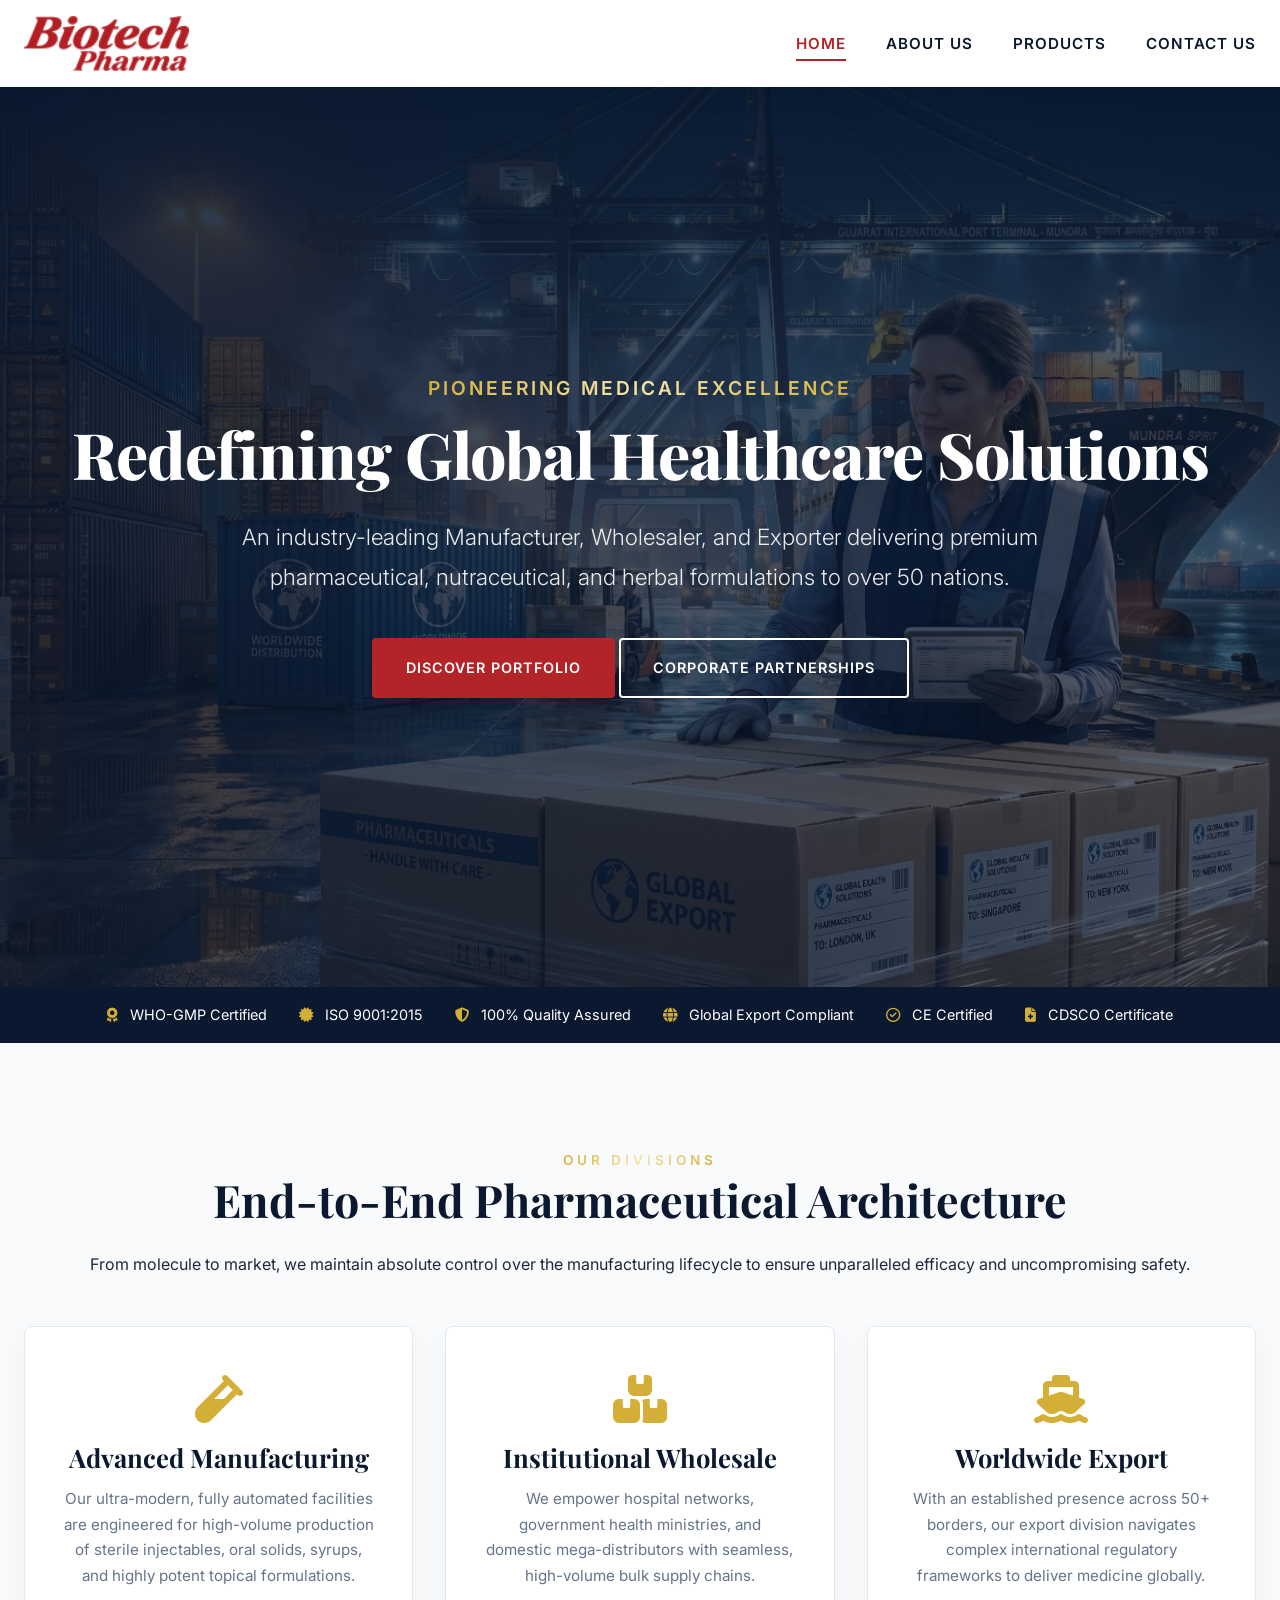
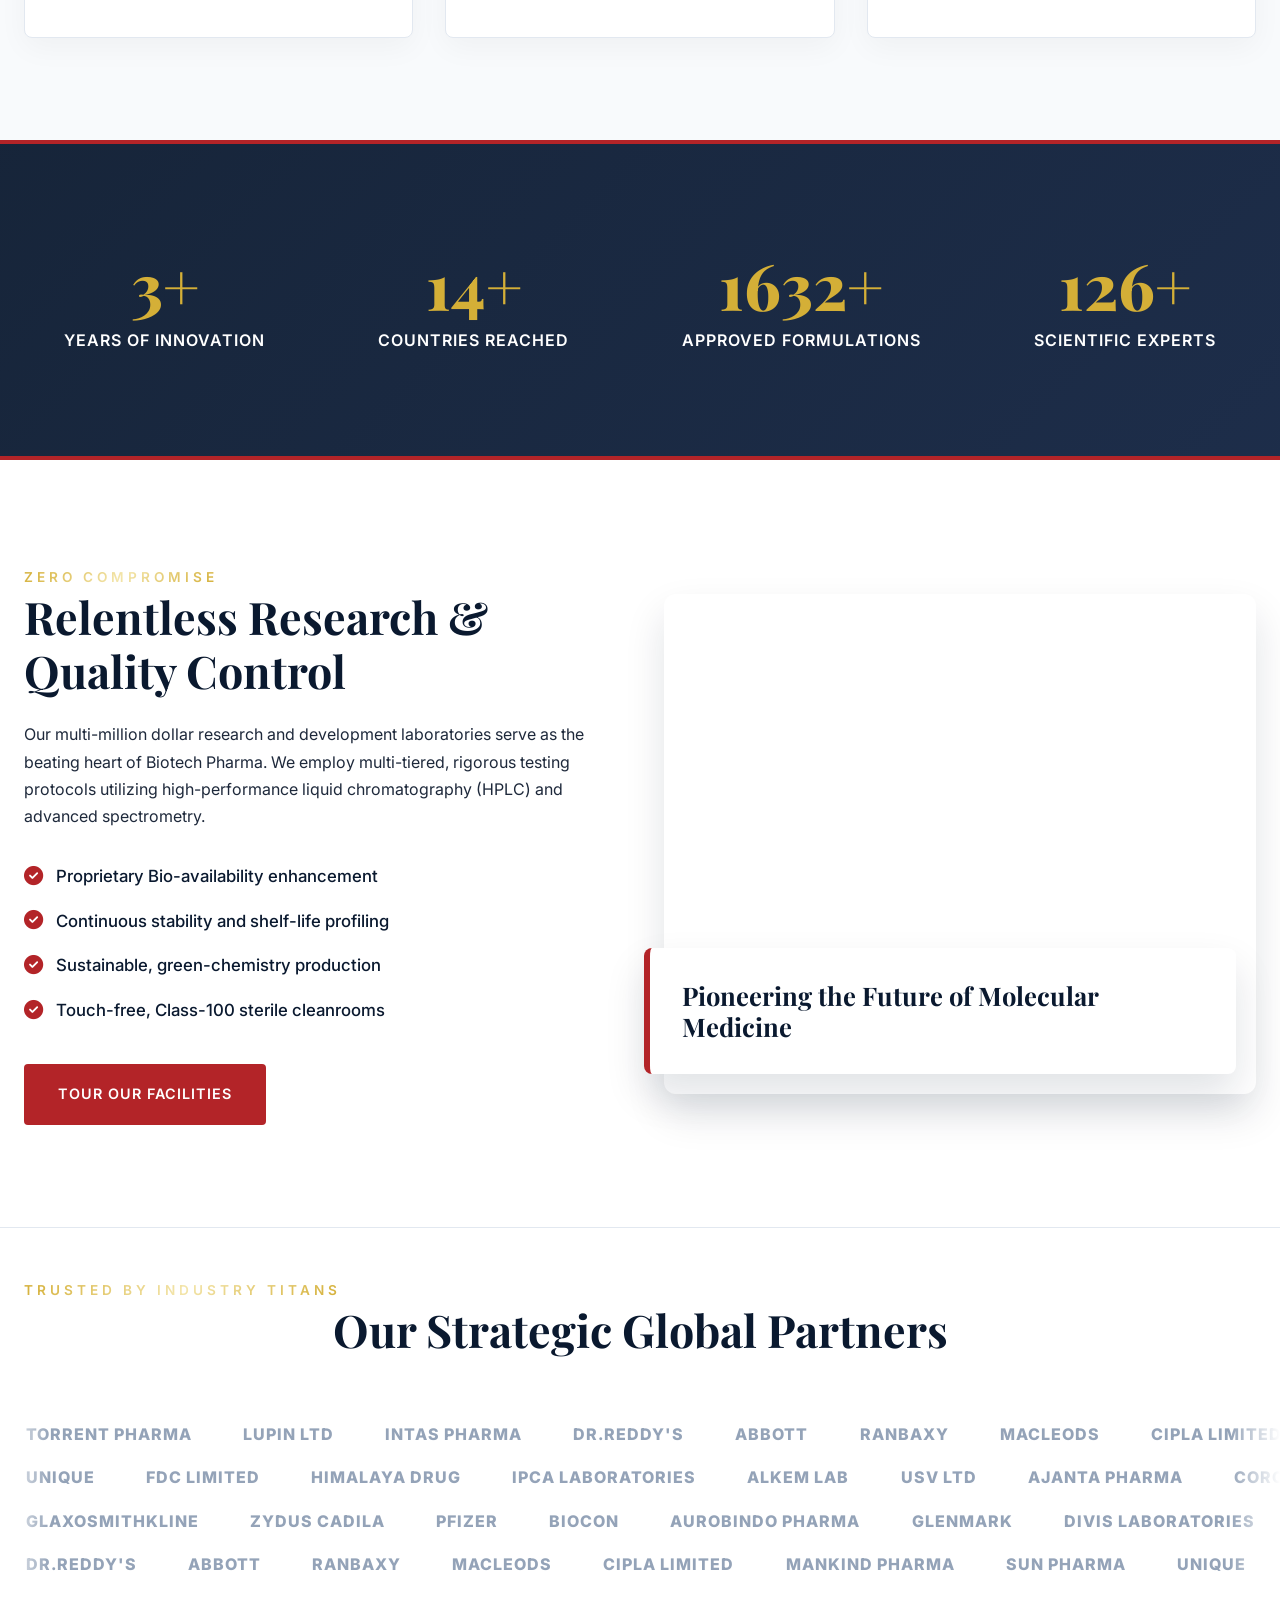
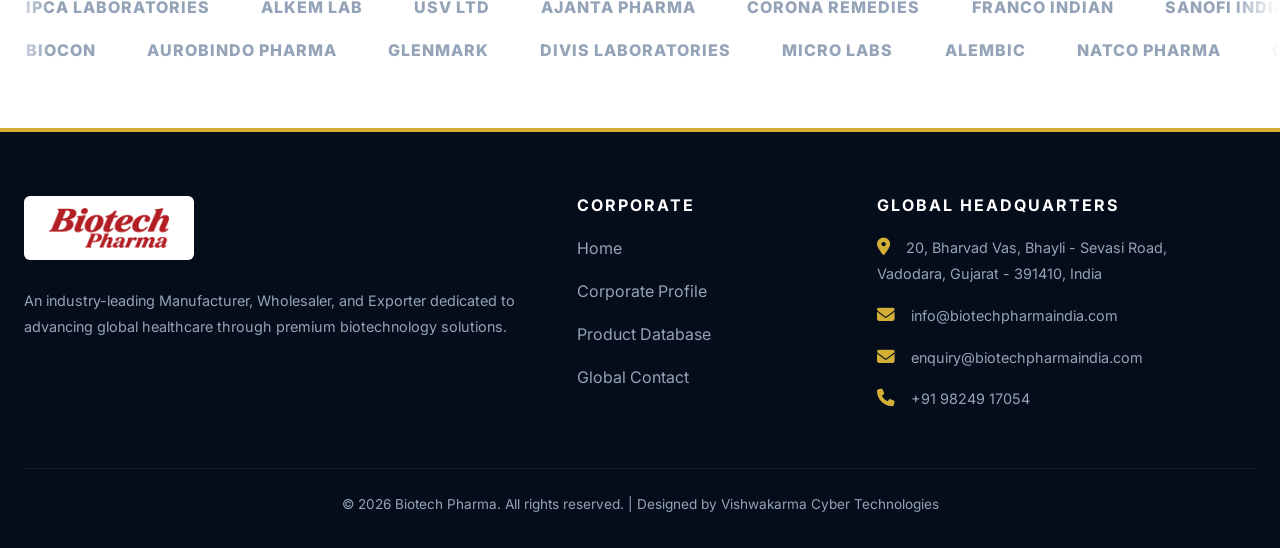
==== commit 8281fff1: "Update index.html" ====
--- a/index.html
+++ b/index.html
@@ -203,11 +203,12 @@
                 </ul>
             </div>
             <div class="footer-section contact">
-                <h4>Global Headquarters</h4>
-                <p><i class="fas fa-map-marker-alt"></i> 20, Bharvad Vas, Bhayli - Sevasi Road,<br>Vadodara, Gujarat - 391410, India</p>
-                <p><i class="fas fa-envelope"></i> info@biotechpharmaindia.com</p>
-                <p><i class="fas fa-phone"></i> +91 98249 17054</p>
-            </div>
+    <h4>Global Headquarters</h4>
+    <p><i class="fas fa-map-marker-alt"></i> 20, Bharvad Vas, Bhayli - Sevasi Road,<br>Vadodara, Gujarat - 391410, India</p>
+    <p><i class="fas fa-envelope"></i> <a href="mailto:info@biotechpharmaindia.com">info@biotechpharmaindia.com</a></p>
+    <p><i class="fas fa-envelope"></i> <a href="mailto:enquiry@biotechpharmaindia.com">enquiry@biotechpharmaindia.com</a></p>
+    <p><i class="fas fa-phone"></i> <a href="tel:+919824917054">+91 98249 17054</a></p>
+</div>
         </div>
         <div class="footer-bottom">
             <p>&copy; 2026 Biotech Pharma. All rights reserved. | Designed by Vishwakarma Cyber Technologies</p>
--- a/style.css
+++ b/style.css
@@ -7,6 +7,8 @@
     --navy-light: #112240;
     --premium-gold: #D4AF37;
     --premium-gold-dark: #aa8929;
+    --cyan-accent: #4EE6E6; 
+    --cyan-accent-hover: #3bc2c2;
     --text-dark: #1e293b;
     --text-light: #64748b;
     --bg-white: #FFFFFF;
@@ -19,11 +21,11 @@
 
 /* CORE RESPONSIVE FIXES */
 * { margin: 0; padding: 0; box-sizing: border-box; font-family: 'Inter', sans-serif; }
-html, body { max-width: 100vw; overflow-x: hidden; } /* Prevents horizontal zooming/scrolling */
+html, body { max-width: 100vw; overflow-x: hidden; } 
 body { background-color: var(--bg-white); color: var(--text-dark); line-height: 1.7; display: flex; flex-direction: column; min-height: 100vh; }
-img, iframe, table { max-width: 100%; } /* Prevents large media from breaking layout */
-
-/* --- LUXURY TYPOGRAPHY (Adjusted for mobile bulkiness) --- */
+img, iframe, table { max-width: 100%; } 
+
+/* --- LUXURY TYPOGRAPHY --- */
 h1, h2, h3, h4, .serif { font-family: 'Playfair Display', serif; color: var(--deep-navy); line-height: 1.2; }
 .mega-title { font-size: clamp(2rem, 5vw, 5.5rem); font-weight: 800; letter-spacing: -1px; margin-bottom: 1.5rem; }
 .section-title { font-size: clamp(1.8rem, 3.5vw, 3rem); font-weight: 700; margin-bottom: 1.5rem; }
@@ -34,7 +36,6 @@
 .gradient-gold { background: linear-gradient(135deg, #D4AF37 0%, #F3E5AB 50%, #D4AF37 100%); -webkit-background-clip: text; -webkit-text-fill-color: transparent; display: inline-block; }
 .icon-gradient { background: linear-gradient(135deg, #D4AF37 0%, #aa8929 100%); -webkit-background-clip: text; -webkit-text-fill-color: transparent; }
 
-/* Helpers */
 .text-center { text-align: center; } .text-left { text-align: left; }
 .text-white { color: #ffffff !important; } .text-gray { color: #cbd5e1 !important; }
 .text-sm { font-size: 0.95rem; color: var(--text-light); }
@@ -66,7 +67,6 @@
 .bg-white { background-color: var(--bg-white); }
 .dark-bg { background-color: var(--deep-navy); color: white; } 
 .red-bg { background-color: var(--primary-red); color: white; }
-
 .premium-gradient-bg { background: linear-gradient(135deg, var(--deep-navy) 0%, var(--navy-light) 100%); color: white; border-left: 6px solid var(--premium-gold); }
 
 /* --- BUTTONS --- */
@@ -80,19 +80,53 @@
 
 /* --- HERO & PARALLAX --- */
 .hero, .page-header { position: relative; background-attachment: fixed; background-size: cover; background-position: center; background-repeat: no-repeat; color: white; display: flex; align-items: center; justify-content: center; }
-.hero { height: 100vh; min-height: 500px; background-image: linear-gradient(135deg, rgba(10, 25, 47, 0.9) 0%, rgba(10, 25, 47, 0.6) 100%), url('https://images.unsplash.com/photo-1532187863486-abf9dbad1b69?ixlib=rb-4.0.3&auto=format&fit=crop&w=1920&q=80'); }
+.hero { height: 100vh; min-height: 500px; background-image: linear-gradient(135deg, rgba(10, 25, 47, 0.9) 0%, rgba(10, 25, 47, 0.6) 100%), url('hero1.png'); }
 .page-header { background-color: var(--deep-navy); padding: 8rem 1.5rem; min-height: 400px; background-image: linear-gradient(rgba(10, 25, 47, 0.85), rgba(10, 25, 47, 0.85)), url('https://images.unsplash.com/photo-1587854692152-cbe668df9731?ixlib=rb-4.0.3&auto=format&fit=crop&w=1920&q=80'); }
-.hero h1, .page-header h1 { color: white; }
-.hero-buttons { display: flex; gap: 1rem; justify-content: center; margin-top: 2rem; flex-wrap: wrap; }
 
 /* --- CERTIFICATIONS BAND --- */
-.certifications-band { background-color: var(--deep-navy); padding: 1.5rem 0; border-bottom: 2px solid var(--premium-gold); }
-.cert-grid { display: flex; justify-content: center; align-items: center; flex-wrap: wrap; gap: 1.5rem 2.5rem; text-align: center; }
-.cert-item { color: white; font-family: 'Inter', sans-serif; font-weight: 500; font-size: clamp(0.85rem, 1.5vw, 1rem); display: flex; align-items: center; gap: 8px; }
-.cert-item i { color: var(--premium-gold); font-size: 1.2rem; }
-
-/* --- CARDS & FEATURES --- */
-.premium-shadow { box-shadow: var(--shadow-strong); }
+.certifications-band { background-color: var(--deep-navy); padding: 1rem 0; }
+.cert-grid { display: flex; flex-wrap: wrap; justify-content: center; gap: 2rem; color: white; font-family: 'Inter', sans-serif; font-size: 0.9rem; }
+.cert-item i { color: var(--premium-gold); margin-right: 0.5rem; }
+
+/* --- CATEGORY BOXED GRID SHOWCASE --- */
+.view-hidden { display: none !important; }
+.category-showcase { display: grid; grid-template-columns: repeat(auto-fit, minmax(260px, 1fr)); gap: 3rem; padding: 2rem 0; justify-items: center; }
+.category-card { background: var(--bg-white); border: 1px solid var(--border-color); border-radius: 16px; padding: 2.5rem 1.5rem; box-shadow: var(--shadow-soft); display: flex; flex-direction: column; align-items: center; cursor: pointer; transition: all 0.4s ease; width: 100%; max-width: 320px; }
+.category-card:hover { transform: scale(1.06) translateY(-5px); box-shadow: var(--shadow-strong); border-color: rgba(78, 230, 230, 0.5); }
+.category-img-wrapper { width: 200px; height: 200px; border-radius: 50%; overflow: hidden; box-shadow: var(--shadow-strong); margin-bottom: 1.5rem; position: relative; border: 4px solid white; background-color: var(--bg-gray); }
+.category-img-wrapper img { width: 100%; height: 100%; object-fit: cover; transition: transform 0.5s ease; color: transparent; background-color: var(--bg-gray); }
+.category-card:hover .category-img-wrapper img { transform: scale(1.12); }
+
+.category-btn { background-color: var(--cyan-accent); color: var(--deep-navy); border: none; padding: 1rem 1.5rem; font-weight: 700; text-transform: uppercase; letter-spacing: 1px; font-size: 0.9rem; border-radius: 8px; width: 100%; text-align: center; transition: all 0.3s; font-family: 'Inter', sans-serif; box-shadow: 0 4px 15px rgba(78, 230, 230, 0.3); }
+.category-card:hover .category-btn { background-color: var(--cyan-accent-hover); color: white; box-shadow: 0 6px 20px rgba(78, 230, 230, 0.5); }
+
+.back-btn-container { margin-bottom: 2.5rem; display: flex; align-items: center; justify-content: space-between; flex-wrap: wrap; gap: 1rem; }
+.dynamic-category-title { font-family: 'Playfair Display', serif; color: var(--deep-navy); font-size: 2rem; font-weight: 700; }
+
+/* --- GLOBAL TABLE STYLES --- */
+.wholesale-banner { border-radius: 12px; display: flex; justify-content: space-between; align-items: center; flex-wrap: wrap; gap: 1rem; }
+.wholesale-banner h3 { color: white; font-family: 'Inter', sans-serif; margin-bottom: 0.5rem; text-transform: uppercase; letter-spacing: 1px; font-size: clamp(1rem, 2vw, 1.4rem);}
+.wholesale-banner p { font-family: 'Inter', sans-serif; font-size: clamp(0.9rem, 1.5vw, 1rem); opacity: 0.9; margin: 0; }
+.search-bar { position: relative; margin-bottom: 2rem; width: 100%; max-width: 600px;}
+.search-icon { position: absolute; left: 1.2rem; top: 50%; transform: translateY(-50%); color: var(--text-light); font-size: 1.1rem;}
+.search-bar input { width: 100%; padding: 1rem 1rem 1rem 3.5rem; border: 2px solid var(--border-color); box-shadow: var(--shadow-soft); border-radius: 8px; font-size: 1rem; font-family: 'Inter', sans-serif; transition: border-color 0.3s; }
+.search-bar input:focus { outline: none; border-color: var(--primary-red); }
+
+.products-content { width: 100%; overflow: hidden; animation: fadeIn 0.5s ease; }
+@keyframes fadeIn { from { opacity: 0; transform: translateY(10px); } to { opacity: 1; transform: translateY(0); } }
+.table-responsive { width: 100%; overflow-x: auto; -webkit-overflow-scrolling: touch; border-radius: 8px; border: 1px solid var(--border-color); background: var(--bg-white); box-shadow: var(--shadow-strong); display: block; }
+.products-table { width: 100%; border-collapse: collapse; min-width: 650px; }
+.products-table th, .products-table td { padding: 1.2rem 1.5rem; text-align: left; border-bottom: 1px solid var(--border-color); font-family: 'Inter', sans-serif;}
+.products-table th { background-color: var(--deep-navy); color: white; font-weight: 600; text-transform: uppercase; letter-spacing: 1px; font-size: 0.9rem; white-space: nowrap; }
+.products-table tr:last-child td { border-bottom: none; }
+.products-table tr:nth-child(even) { background-color: #f8fafc; }
+.products-table tr:hover { background-color: #f1f5f9; }
+
+/* --- ANIMATIONS --- */
+.slide-up { opacity: 0; transform: translateY(30px); transition: opacity 0.8s ease-out, transform 0.8s ease-out; }
+.slide-up.visible { opacity: 1; transform: translateY(0); }
+
+/* --- SPECIFIC MODULE STYLES --- */
 .premium-card { background: var(--bg-white); padding: clamp(1.5rem, 4vw, 3rem) clamp(1.2rem, 3vw, 2.5rem); border-radius: 8px; box-shadow: var(--shadow-soft); transition: transform var(--transition-speed), box-shadow var(--transition-speed); position: relative; overflow: hidden; z-index: 1; border: 1px solid var(--border-color); }
 .premium-card::before { content: ''; position: absolute; top: 0; left: 0; width: 100%; height: 4px; background: linear-gradient(to right, var(--primary-red), var(--premium-gold)); transform: scaleX(0); transform-origin: left; transition: transform 0.6s cubic-bezier(0.19, 1, 0.22, 1); z-index: -1; }
 .premium-card:hover::before { transform: scaleX(1); }
@@ -100,26 +134,19 @@
 .card-icon { font-size: 3rem; color: var(--premium-gold); margin-bottom: 1.2rem; display: inline-block;}
 .premium-card h3 { margin-bottom: 0.8rem; font-size: clamp(1.3rem, 3vw, 1.6rem); color: var(--deep-navy); }
 .premium-card p { color: var(--text-light); }
-
 .mission-vision-card { padding: clamp(2rem, 5vw, 4rem) clamp(1.5rem, 4vw, 3rem); border-radius: 12px; }
 .mission-vision-card h2 { font-size: clamp(1.6rem, 4vw, 2.2rem); }
 .mission-vision-card p { font-size: clamp(0.95rem, 2vw, 1.05rem); line-height: 1.6; }
-
-/* --- TIMELINE --- */
 .timeline { position: relative; max-width: 1000px; margin: 3rem auto 0; padding-left: 1.5rem; }
 .timeline::before { content: ''; position: absolute; left: 0; top: 0; width: 3px; height: 100%; background: var(--border-color); border-radius: 2px; }
 .timeline-item { position: relative; margin-bottom: 2.5rem; padding-left: 2.5rem; }
 .timeline-item::before { content: ''; position: absolute; left: -8px; top: 6px; width: 18px; height: 18px; background: var(--premium-gold); border-radius: 50%; box-shadow: 0 0 0 4px rgba(212, 175, 55, 0.2); }
 .timeline-year { font-family: 'Playfair Display', serif; font-size: 1.8rem; font-weight: 700; color: var(--deep-navy); margin-bottom: 0.3rem; }
 .timeline-content h3 { font-family: 'Inter', sans-serif; font-size: 1.1rem; color: var(--primary-red); margin-bottom: 0.5rem; }
-
-/* --- STATS SECTION --- */
 .stats-section { background: linear-gradient(135deg, rgba(10, 25, 47, 0.95), rgba(17, 34, 64, 0.95)), url('https://images.unsplash.com/photo-1581091226825-a6a2a5aee158?ixlib=rb-4.0.3&auto=format&fit=crop&w=1920&q=80') center/cover fixed; color: white; border-top: 4px solid var(--primary-red); border-bottom: 4px solid var(--primary-red); }
 .stats-grid { display: flex; justify-content: space-around; flex-wrap: wrap; text-align: center; gap: 2rem; }
 .stat-item h2 { font-size: clamp(2.5rem, 6vw, 4rem); color: var(--premium-gold); margin-bottom: 0.2rem; font-weight: 800; display: inline-block;}
 .stat-item p { font-family: 'Inter', sans-serif; font-size: 1rem; font-weight: 600; text-transform: uppercase; letter-spacing: 1px; }
-
-/* --- SPLIT LAYOUT --- */
 .split-layout { display: grid; grid-template-columns: 1fr 1fr; gap: 3rem; align-items: center; }
 .feature-list { list-style: none; margin-top: 1.5rem; }
 .feature-list li { margin-bottom: 1rem; font-family: 'Inter', sans-serif; font-size: 1.05rem; font-weight: 500; color: var(--deep-navy); display: flex; align-items: center; }
@@ -127,8 +154,6 @@
 .image-placeholder { height: 500px; background: url('https://images.unsplash.com/photo-1579684385127-1ef15d508118?ixlib=rb-4.0.3&auto=format&fit=crop&w=800&q=80') center/cover; border-radius: 12px; position: relative; box-shadow: var(--shadow-strong); }
 .solid-overlay { position: absolute; bottom: 20px; left: -20px; right: 20px; background: var(--bg-white); padding: 2rem; border-radius: 8px; border-left: 6px solid var(--primary-red); box-shadow: var(--shadow-strong); }
 .solid-overlay h3 { font-size: clamp(1.3rem, 3vw, 1.6rem); margin: 0; color: var(--deep-navy); }
-
-/* --- MULTI-ROW MARQUEE --- */
 .associates-section { background: var(--bg-white); border-top: 1px solid var(--border-color); overflow: hidden; padding: 3rem 0; width: 100%; }
 .marquee-container { position: relative; width: 100%; display: flex; flex-direction: column; gap: 1rem; padding: 1rem 0; overflow: hidden; }
 .marquee-container::before, .marquee-container::after { position: absolute; top: 0; width: 50px; height: 100%; content: ""; z-index: 2; pointer-events: none;}
@@ -141,43 +166,12 @@
 .marquee-row span { font-family: 'Inter', sans-serif; font-size: clamp(0.7rem, 1.5vw, 1rem); font-weight: 800; color: #94a3b8; padding: 0 clamp(1rem, 2vw, 2rem); text-transform: uppercase; letter-spacing: 1px; display: inline-block; }
 @keyframes scrollLeft { 0% { transform: translateX(0); } 100% { transform: translateX(-50%); } }
 @keyframes scrollRight { 0% { transform: translateX(-50%); } 100% { transform: translateX(0); } }
-
-/* --- TEAM GRID --- */
 .team-grid { display: grid; grid-template-columns: repeat(auto-fit, minmax(250px, 1fr)); gap: 2rem; }
 .team-card { background: var(--bg-white); padding: 3rem 1.5rem; border-radius: 8px; border: 1px solid var(--border-color); text-align: center; transition: transform var(--transition-speed); }
 .team-card:hover { transform: translateY(-5px); box-shadow: var(--shadow-strong); border-color: transparent; }
 .team-avatar { width: 90px; height: 90px; background: var(--bg-gray); border-radius: 50%; display: flex; align-items: center; justify-content: center; margin: 0 auto 1.2rem auto; font-size: 2.2rem; color: var(--primary-red); border: 3px solid var(--border-color); }
 .team-card h3 { color: var(--deep-navy); margin-bottom: 0.2rem; font-size: 1.5rem;}
 .team-card .role { font-family: 'Inter', sans-serif; color: var(--premium-gold-dark); font-weight: 700; margin-bottom: 1rem; text-transform: uppercase; font-size: 0.8rem; letter-spacing: 1.2px;}
-
-/* --- PRODUCTS PORTAL --- */
-.wholesale-banner { border-radius: 12px; display: flex; justify-content: space-between; align-items: center; flex-wrap: wrap; gap: 1rem; }
-.wholesale-banner h3 { color: white; font-family: 'Inter', sans-serif; margin-bottom: 0.5rem; text-transform: uppercase; letter-spacing: 1px; font-size: clamp(1rem, 2vw, 1.4rem);}
-.wholesale-banner p { font-family: 'Inter', sans-serif; font-size: clamp(0.9rem, 1.5vw, 1rem); opacity: 0.9; margin: 0; }
-.products-layout { display: grid; grid-template-columns: 260px 1fr; gap: 2rem; align-items: start; width: 100%; }
-.products-sidebar { background: var(--bg-white); padding: 1.5rem; border-radius: 12px; border: 1px solid var(--border-color); align-self: start; position: sticky; top: 100px; }
-.products-sidebar h3 { font-family: 'Inter', sans-serif; margin-bottom: 1.2rem; color: var(--deep-navy); padding-bottom: 0.8rem; border-bottom: 2px solid var(--border-color); text-transform: uppercase; letter-spacing: 1px; font-size: 1rem;}
-.cat-list { list-style: none; }
-.cat-list li { margin-bottom: 0.4rem; }
-.cat-list a { text-decoration: none; color: var(--text-light); font-weight: 500; font-family: 'Inter', sans-serif; display: flex; align-items: center; gap: 10px; padding: 0.8rem; border-radius: 6px; transition: all 0.2s; font-size: 0.95rem; }
-.cat-list a:hover, .cat-list a.active { background-color: var(--deep-navy); color: white; transform: translateX(4px); }
-.cat-list a i { color: var(--premium-gold); width: 20px; text-align: center;}
-.search-bar { position: relative; margin-bottom: 2rem; width: 100%;}
-.search-icon { position: absolute; left: 1.2rem; top: 50%; transform: translateY(-50%); color: var(--text-light); font-size: 1.1rem;}
-.search-bar input { width: 100%; padding: 1rem 1rem 1rem 3.5rem; border: 2px solid var(--border-color); box-shadow: var(--shadow-soft); border-radius: 8px; font-size: 1rem; font-family: 'Inter', sans-serif; transition: border-color 0.3s; }
-.search-bar input:focus { outline: none; border-color: var(--primary-red); }
-
-/* GLOBAL TABLE STYLES */
-.products-content { width: 100%; overflow: hidden; }
-.table-responsive { width: 100%; overflow-x: auto; -webkit-overflow-scrolling: touch; border-radius: 8px; border: 1px solid var(--border-color); background: var(--bg-white); box-shadow: var(--shadow-strong); display: block; }
-.products-table { width: 100%; border-collapse: collapse; min-width: 650px; }
-.products-table th, .products-table td { padding: 1.2rem 1.5rem; text-align: left; border-bottom: 1px solid var(--border-color); font-family: 'Inter', sans-serif;}
-.products-table th { background-color: var(--deep-navy); color: white; font-weight: 600; text-transform: uppercase; letter-spacing: 1px; font-size: 0.9rem; white-space: nowrap; }
-.products-table tr:last-child td { border-bottom: none; }
-.products-table tr:nth-child(even) { background-color: #f8fafc; }
-.products-table tr:hover { background-color: #f1f5f9; }
-
-/* --- CONTACT PAGE --- */
 .contact-grid { display: grid; grid-template-columns: 1fr 1.5fr; gap: clamp(2rem, 4vw, 3rem); }
 .contact-info { padding: clamp(2rem, 5vw, 3rem); border-radius: 12px; }
 .contact-info h2 { font-size: clamp(1.8rem, 4vw, 2.5rem); }
@@ -185,7 +179,6 @@
 .contact-detail-row i { font-size: 1.5rem; color: var(--premium-gold); margin-top: 4px; }
 .contact-detail-row p { font-family: 'Inter', sans-serif; font-size: 1rem; }
 .hover-gold:hover { color: var(--premium-gold) !important; }
-
 .form-card { background: var(--bg-white); padding: clamp(2rem, 5vw, 3rem); border-radius: 12px; border: 1px solid var(--border-color); }
 .form-card h3 { font-size: clamp(1.6rem, 4vw, 2.2rem); color: var(--deep-navy); }
 .input-group { margin-bottom: 1.2rem; }
@@ -193,8 +186,6 @@
 .input-group input:focus, .input-group textarea:focus, .input-group select:focus { outline: none; border-color: var(--deep-navy); background-color: var(--bg-white); box-shadow: 0 0 0 4px rgba(10, 25, 47, 0.1); }
 .input-group textarea { resize: vertical; min-height: 150px; }
 .map-container { border-radius: 12px; overflow: hidden; }
-
-/* --- PREMIUM FOOTER --- */
 .footer { background-color: #050d1a; color: #94a3b8; padding: 4rem 1.5rem 2rem 1.5rem; margin-top: auto; border-top: 4px solid var(--premium-gold);}
 .footer-container { max-width: 1400px; margin: 0 auto; display: grid; grid-template-columns: 2fr 1fr 1.5fr; gap: 3rem; margin-bottom: 2.5rem; }
 .footer-section h4 { font-family: 'Inter', sans-serif; color: white; margin-bottom: 1.2rem; font-size: 1rem; letter-spacing: 2px; text-transform: uppercase; }
@@ -208,99 +199,48 @@
 .contact i { margin-right: 12px; color: var(--premium-gold); font-size: 1.1rem; }
 .footer-bottom { text-align: center; padding-top: 1.5rem; border-top: 1px solid rgba(255,255,255,0.05); font-family: 'Inter', sans-serif; font-size: 0.85rem; }
 
-/* --- ANIMATIONS --- */
-.slide-up { opacity: 0; transform: translateY(30px); transition: opacity 0.8s ease-out, transform 0.8s ease-out; }
-.slide-up.visible { opacity: 1; transform: translateY(0); }
-
 /* =========================================================================
-   MOBILE RESPONSIVENESS (BUGS FIXED)
+   MOBILE RESPONSIVENESS FIXES
    ========================================================================= */
-@media (max-width: 1100px) {
-    .split-layout, .grid-2 { grid-template-columns: 1fr !important; gap: 2.5rem; } 
-    .image-placeholder { height: 350px; margin-top: 1rem; }
-    .solid-overlay { left: 15px; bottom: 15px; right: 15px; padding: 1.5rem; }
-}
-
 @media (max-width: 992px) {
-    .hero, .page-header, .stats-section { background-attachment: scroll !important; }
-    .grid-3, .contact-grid, .footer-container, .products-layout { 
-        grid-template-columns: 1fr !important; 
-        gap: 2rem !important; 
-    }
-    
-    /* Perfected Mobile Menu */
-    .nav-links { 
-        position: fixed; 
-        top: 0; 
-        right: -100%; 
-        width: 100%; 
-        max-width: 320px; 
-        height: 100vh; 
-        background: var(--deep-navy); 
-        border-left: 1px solid rgba(255,255,255,0.1);
-        flex-direction: column; 
-        justify-content: center; 
-        align-items: center; 
-        gap: 2.5rem; 
-        transition: right 0.4s ease; 
-        z-index: 1000; 
-        box-shadow: -10px 0 30px rgba(0,0,0,0.5); 
-    }
+    .nav-links { position: fixed; top: 0; right: -100%; width: 100%; max-width: 320px; height: 100vh; background: var(--deep-navy); border-left: 1px solid rgba(255,255,255,0.1); flex-direction: column; justify-content: center; align-items: center; gap: 2.5rem; transition: right 0.4s ease; z-index: 1000; box-shadow: -10px 0 30px rgba(0,0,0,0.5); }
     .hamburger { display: block; }
     .nav-links.active-menu { right: 0; }
     .nav-links li a { color: white; font-size: 1.2rem; }
     .hamburger.active-menu i::before { content: "\f00d"; color: white; }
-
-    /* Fix Product Sidebar pushing table out of view */
-    .products-sidebar { 
-        position: static; 
-        margin-bottom: 0.5rem; 
-        padding: 1rem;
-    }
-    .cat-list { 
-        display: flex; 
-        overflow-x: auto; 
-        gap: 10px; 
-        padding-bottom: 10px; 
-        -webkit-overflow-scrolling: touch; 
-    }
-    .cat-list li { margin-bottom: 0; flex: 0 0 auto; }
-    .cat-list a { padding: 0.6rem 1rem; white-space: nowrap; font-size: 0.9rem; }
-    .cat-list a:hover, .cat-list a.active { transform: none; }
-    
-    .hero { padding: 6rem 1.5rem; height: auto; min-height: 400px;}
+    
     .wholesale-banner { flex-direction: column; text-align: center; gap: 1.2rem; }
-    .cert-grid { gap: 1rem; }
+    
+    /* Collapsing Grids for Tablets */
+    .grid-2, .split-layout, .contact-grid { grid-template-columns: 1fr; gap: 2rem; }
+    
+    /* Centering the Footer for Tablets/Mobile */
+    .footer-container { grid-template-columns: 1fr; text-align: center; gap: 2rem; }
+    .footer-logo-wrapper { margin: 0 auto 1.2rem auto; }
+    .contact i { margin: 0 6px 0 0; }
+
+    /* Adjusting specific elements */
+    .content-right.image-placeholder { min-height: 400px; }
 }
 
 @media (max-width: 768px) {
     .section-padding { padding: 3rem 0; }
-    .mission-vision-card { padding: 2rem 1.2rem !important; border-radius: 8px;}
-    .mission-vision-card h2 { font-size: 1.8rem !important; margin-bottom: 0.8rem; }
-    .premium-card, .form-card, .contact-info { padding: 1.8rem 1.2rem !important; }
-    .contact-info h2 { font-size: 1.8rem; }
-    
-    /* Timeline Mobile Fixes */
-    .timeline { padding-left: 0; margin-top: 2rem; }
-    .timeline::before { left: 15px; }
-    .timeline-item { padding-left: 40px; margin-bottom: 2rem; }
-    .timeline-item::before { left: 6px; width: 16px; height: 16px; }
-    .timeline-year { font-size: 1.5rem; }
-    
     .hero-buttons { flex-direction: column; width: 100%; gap: 1rem;}
     .hero-buttons .btn { width: 100%; }
-
-    /* Ensure Table Scroller is perfect */
+    
+    /* Table overflow settings */
     .table-responsive { border: 0; border-radius: 0; box-shadow: none; border-bottom: 1px solid var(--border-color); }
     .products-table { min-width: 550px; } 
     .products-table th, .products-table td { padding: 0.8rem 1rem; font-size: 0.85rem; }
-
-    .solid-overlay {
-        position: relative;
-        bottom: 0; left: 0; right: 0;
-        margin-top: -20px; 
-        width: 100%;
-        margin-left: 0;
-        border-radius: 0 0 8px 8px;
-    }
+    
+    /* Adjusting category grids & timeline for mobile */
+    .category-card { padding: 1.5rem 1rem; }
+    .category-img-wrapper { width: 160px; height: 160px; } 
+    
+    .timeline::before { left: 15px; }
+    .timeline-item { padding-left: 45px; }
+    .timeline-item::before { left: 6px; }
+
+    .solid-overlay { position: relative; bottom: auto; left: auto; right: auto; margin-top: -30px; }
+    .content-right.image-placeholder { height: 300px; }
 }
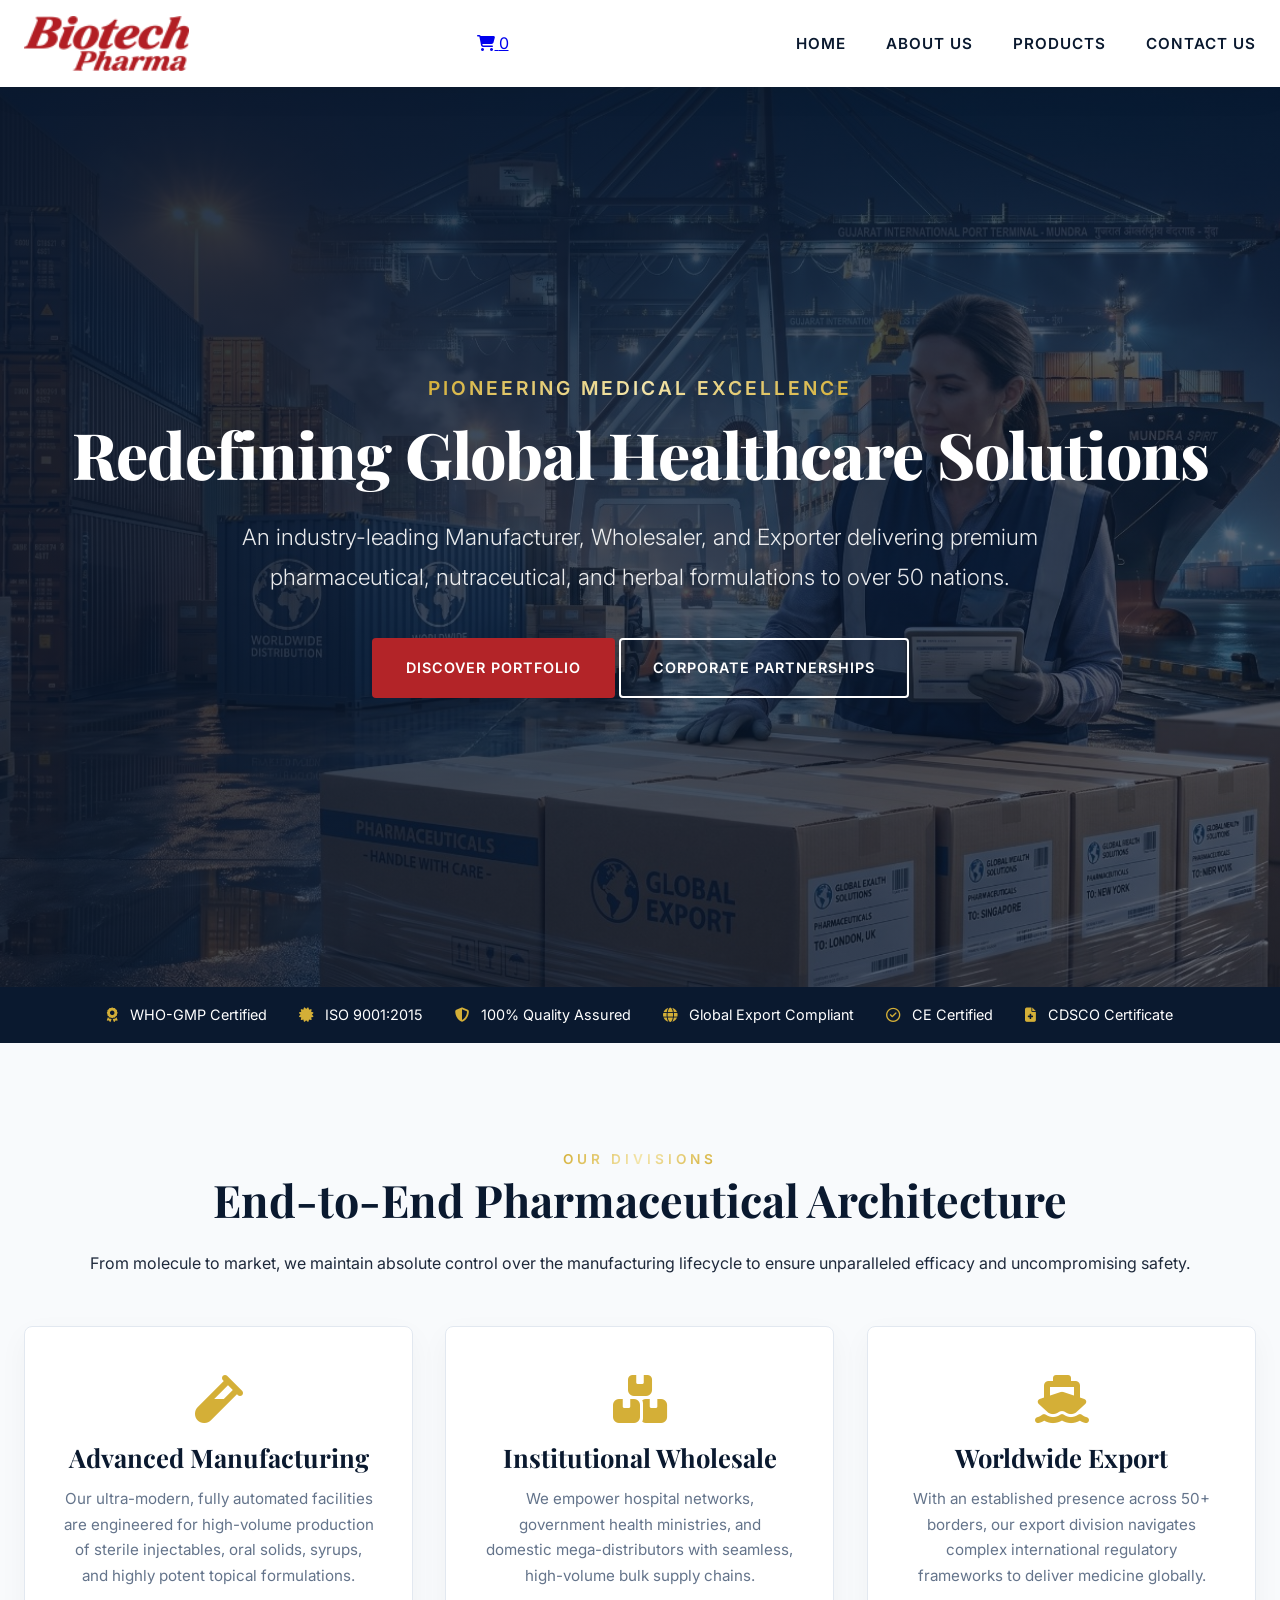
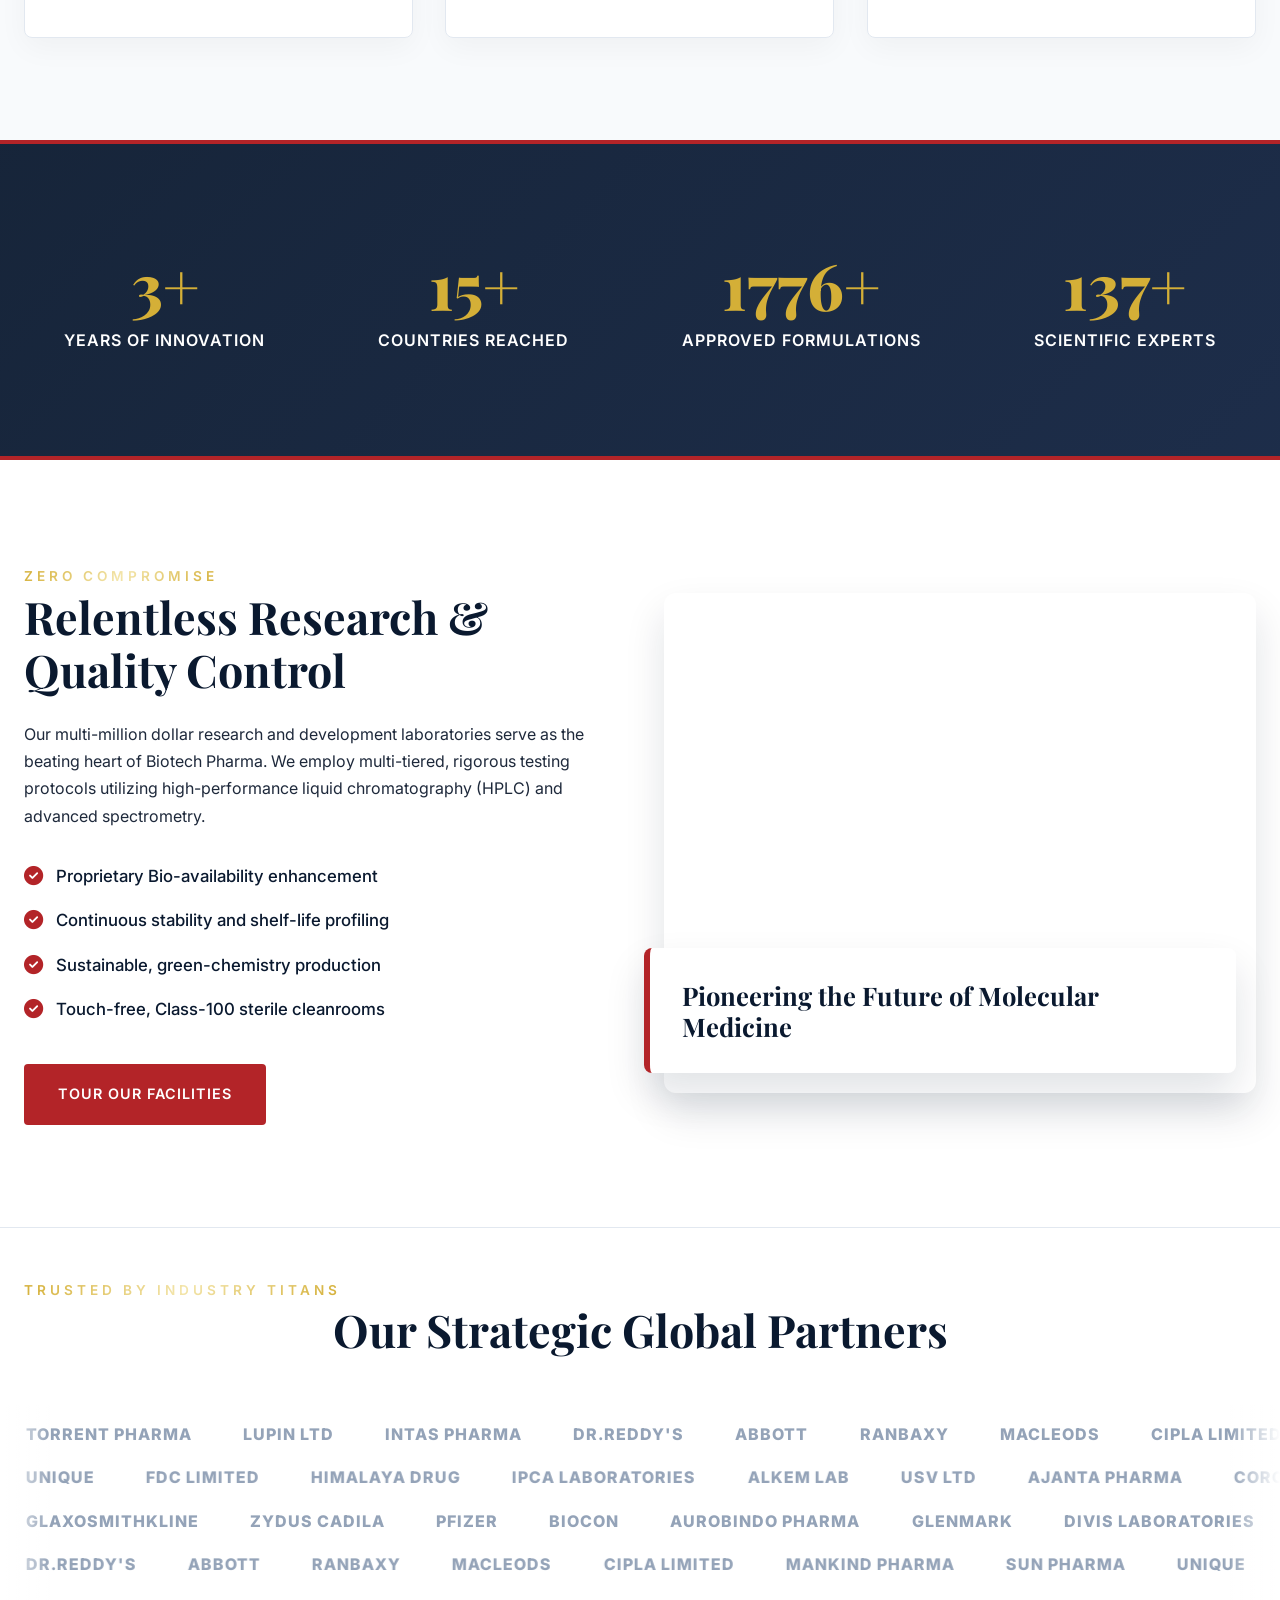
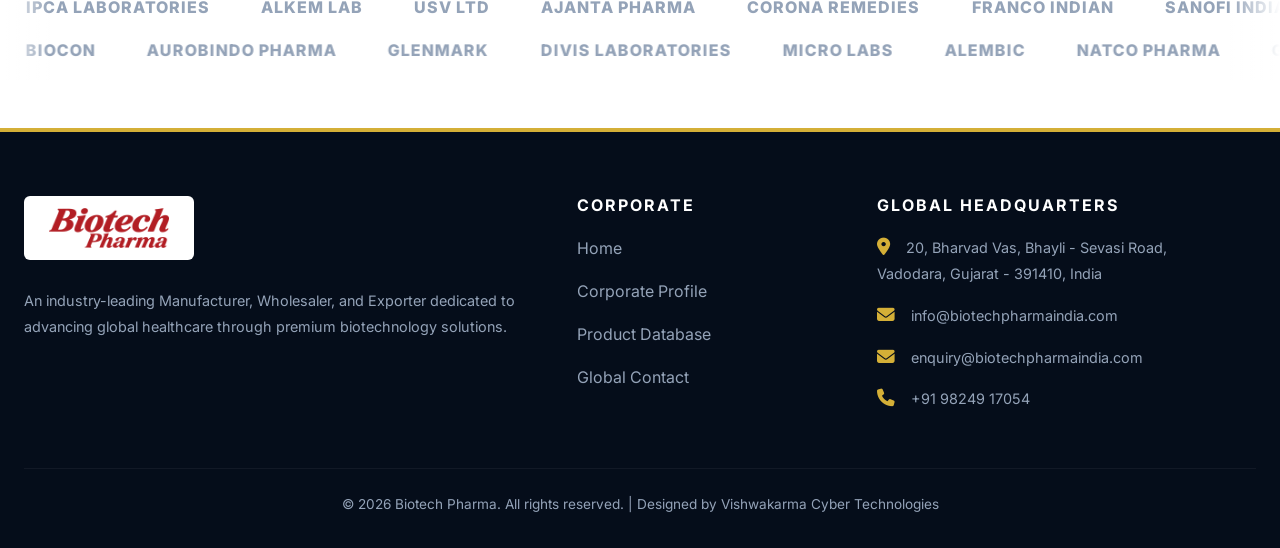
==== commit d28d0dec: "Update index.html" ====
--- a/index.html
+++ b/index.html
@@ -10,19 +10,29 @@
 <body>
     <header id="navbar">
         <nav>
-            <a href="index.html" class="logo">
-                <img src="biotech_logo1.png" alt="Biotech Pharma Logo">
-            </a>
-            <div class="hamburger" id="mobile-menu-btn">
-                <i class="fas fa-bars"></i>
-            </div>
-            <ul class="nav-links" id="nav-links">
-                <li><a href="index.html" class="active">Home</a></li>
-                <li><a href="about.html">About Us</a></li>
-                <li><a href="products.html">Products</a></li>
-                <li><a href="contact.html">Contact Us</a></li>
-            </ul>
-        </nav>
+    <a href="index.html" class="logo">
+        <img src="biotech_logo1.png" alt="Biotech Pharma Logo">
+    </a>
+
+    <!-- નવું કન્ટેનર: કાર્ટ અને હેમબર્ગર મેનુ અહીં સાથે રહેશે -->
+    <div class="nav-right-container">
+        <a href="cart.html" class="cart-icon-nav">
+            <i class="fas fa-shopping-cart"></i>
+            <span id="cart-count">0</span> <!-- અહીં કેટલી વસ્તુ છે તે દેખાશે -->
+        </a>
+        <div class="hamburger" id="mobile-menu-btn">
+            <i class="fas fa-bars"></i>
+        </div>
+    </div>
+
+    <!-- મેનુ લિંક્સ (અહીંથી Cart કાઢી નાખ્યું છે) -->
+    <ul class="nav-links" id="nav-links">
+        <li><a href="index.html">Home</a></li>
+        <li><a href="about.html">About Us</a></li>
+        <li><a href="products.html">Products</a></li>
+        <li><a href="contact.html">Contact Us</a></li>
+    </ul>
+</nav>
     </header>
     
     <main>
--- a/style.css
+++ b/style.css
@@ -18,6 +18,27 @@
     --shadow-soft: 0 10px 30px rgba(0,0,0,0.04);
     --shadow-strong: 0 20px 40px rgba(10, 25, 47, 0.12);
 }
+/* =========================================================================
+   PERFORMANCE & HARDWARE ACCELERATION (0 LAG)
+   ========================================================================= */
+body {
+    -webkit-font-smoothing: antialiased;
+    -moz-osx-font-smoothing: grayscale;
+    text-rendering: optimizeLegibility;
+}
+
+/* Force GPU acceleration for all animated elements */
+.marquee-row .track, 
+.slide-up, 
+.category-card, 
+.category-img-wrapper img, 
+.premium-card,
+.team-card {
+    will-change: transform;
+    backface-visibility: hidden;
+    -webkit-backface-visibility: hidden;
+    transform: translateZ(0); /* 3D hardware trigger */
+}
 
 /* CORE RESPONSIVE FIXES */
 * { margin: 0; padding: 0; box-sizing: border-box; font-family: 'Inter', sans-serif; }
@@ -82,6 +103,7 @@
 .hero, .page-header { position: relative; background-attachment: fixed; background-size: cover; background-position: center; background-repeat: no-repeat; color: white; display: flex; align-items: center; justify-content: center; }
 .hero { height: 100vh; min-height: 500px; background-image: linear-gradient(135deg, rgba(10, 25, 47, 0.9) 0%, rgba(10, 25, 47, 0.6) 100%), url('hero1.png'); }
 .page-header { background-color: var(--deep-navy); padding: 8rem 1.5rem; min-height: 400px; background-image: linear-gradient(rgba(10, 25, 47, 0.85), rgba(10, 25, 47, 0.85)), url('https://images.unsplash.com/photo-1587854692152-cbe668df9731?ixlib=rb-4.0.3&auto=format&fit=crop&w=1920&q=80'); }
+.hero .mega-title, .page-header .mega-title { color: #ffffff; }
 
 /* --- CERTIFICATIONS BAND --- */
 .certifications-band { background-color: var(--deep-navy); padding: 1rem 0; }
@@ -169,7 +191,8 @@
 .team-grid { display: grid; grid-template-columns: repeat(auto-fit, minmax(250px, 1fr)); gap: 2rem; }
 .team-card { background: var(--bg-white); padding: 3rem 1.5rem; border-radius: 8px; border: 1px solid var(--border-color); text-align: center; transition: transform var(--transition-speed); }
 .team-card:hover { transform: translateY(-5px); box-shadow: var(--shadow-strong); border-color: transparent; }
-.team-avatar { width: 90px; height: 90px; background: var(--bg-gray); border-radius: 50%; display: flex; align-items: center; justify-content: center; margin: 0 auto 1.2rem auto; font-size: 2.2rem; color: var(--primary-red); border: 3px solid var(--border-color); }
+.team-avatar { width: 150px; height: 150px; background: var(--bg-gray); border-radius: 50%; display: flex; align-items: center; justify-content: center; margin: 0 auto 1.2rem auto; font-size: 2.2rem; color: var(--primary-red); border: 3px solid var(--border-color); overflow: hidden; }
+.team-avatar img { width: 100%; height: 100%; object-fit: cover; }
 .team-card h3 { color: var(--deep-navy); margin-bottom: 0.2rem; font-size: 1.5rem;}
 .team-card .role { font-family: 'Inter', sans-serif; color: var(--premium-gold-dark); font-weight: 700; margin-bottom: 1rem; text-transform: uppercase; font-size: 0.8rem; letter-spacing: 1.2px;}
 .contact-grid { display: grid; grid-template-columns: 1fr 1.5fr; gap: clamp(2rem, 4vw, 3rem); }
@@ -178,6 +201,7 @@
 .contact-detail-row { display: flex; gap: 1.2rem; margin-bottom: 2rem; }
 .contact-detail-row i { font-size: 1.5rem; color: var(--premium-gold); margin-top: 4px; }
 .contact-detail-row p { font-family: 'Inter', sans-serif; font-size: 1rem; }
+.contact-detail-row a { text-decoration: none; }
 .hover-gold:hover { color: var(--premium-gold) !important; }
 .form-card { background: var(--bg-white); padding: clamp(2rem, 5vw, 3rem); border-radius: 12px; border: 1px solid var(--border-color); }
 .form-card h3 { font-size: clamp(1.6rem, 4vw, 2.2rem); color: var(--deep-navy); }
@@ -241,6 +265,7 @@
     .timeline-item { padding-left: 45px; }
     .timeline-item::before { left: 6px; }
 
-    .solid-overlay { position: relative; bottom: auto; left: auto; right: auto; margin-top: -30px; }
-    .content-right.image-placeholder { height: 300px; }
+    /* Fix for Solid Overlay (Snapping it to the very bottom side) */
+    .solid-overlay { position: absolute; bottom: 0; left: 0; right: 0; border-radius: 0 0 12px 12px; margin: 0; }
+    .content-right.image-placeholder { height: 300px; margin-bottom: 2rem; }
 }
